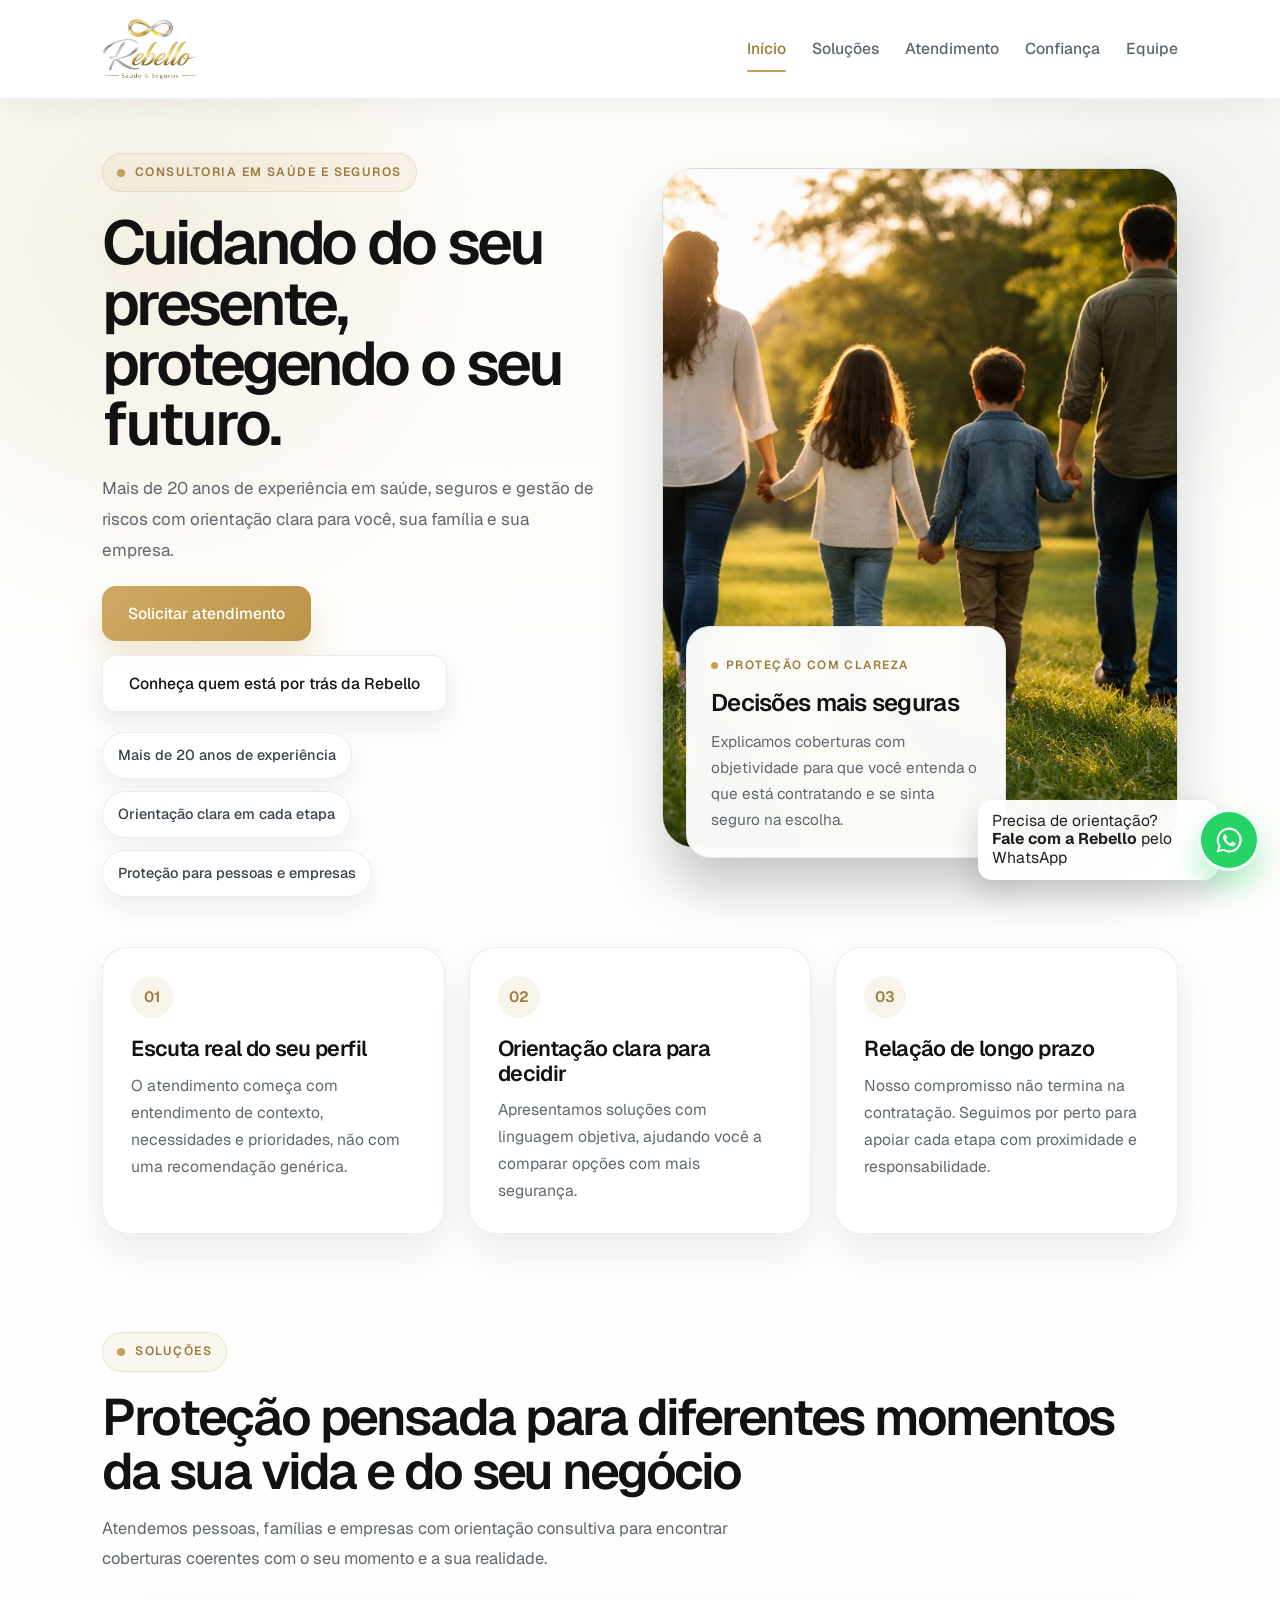
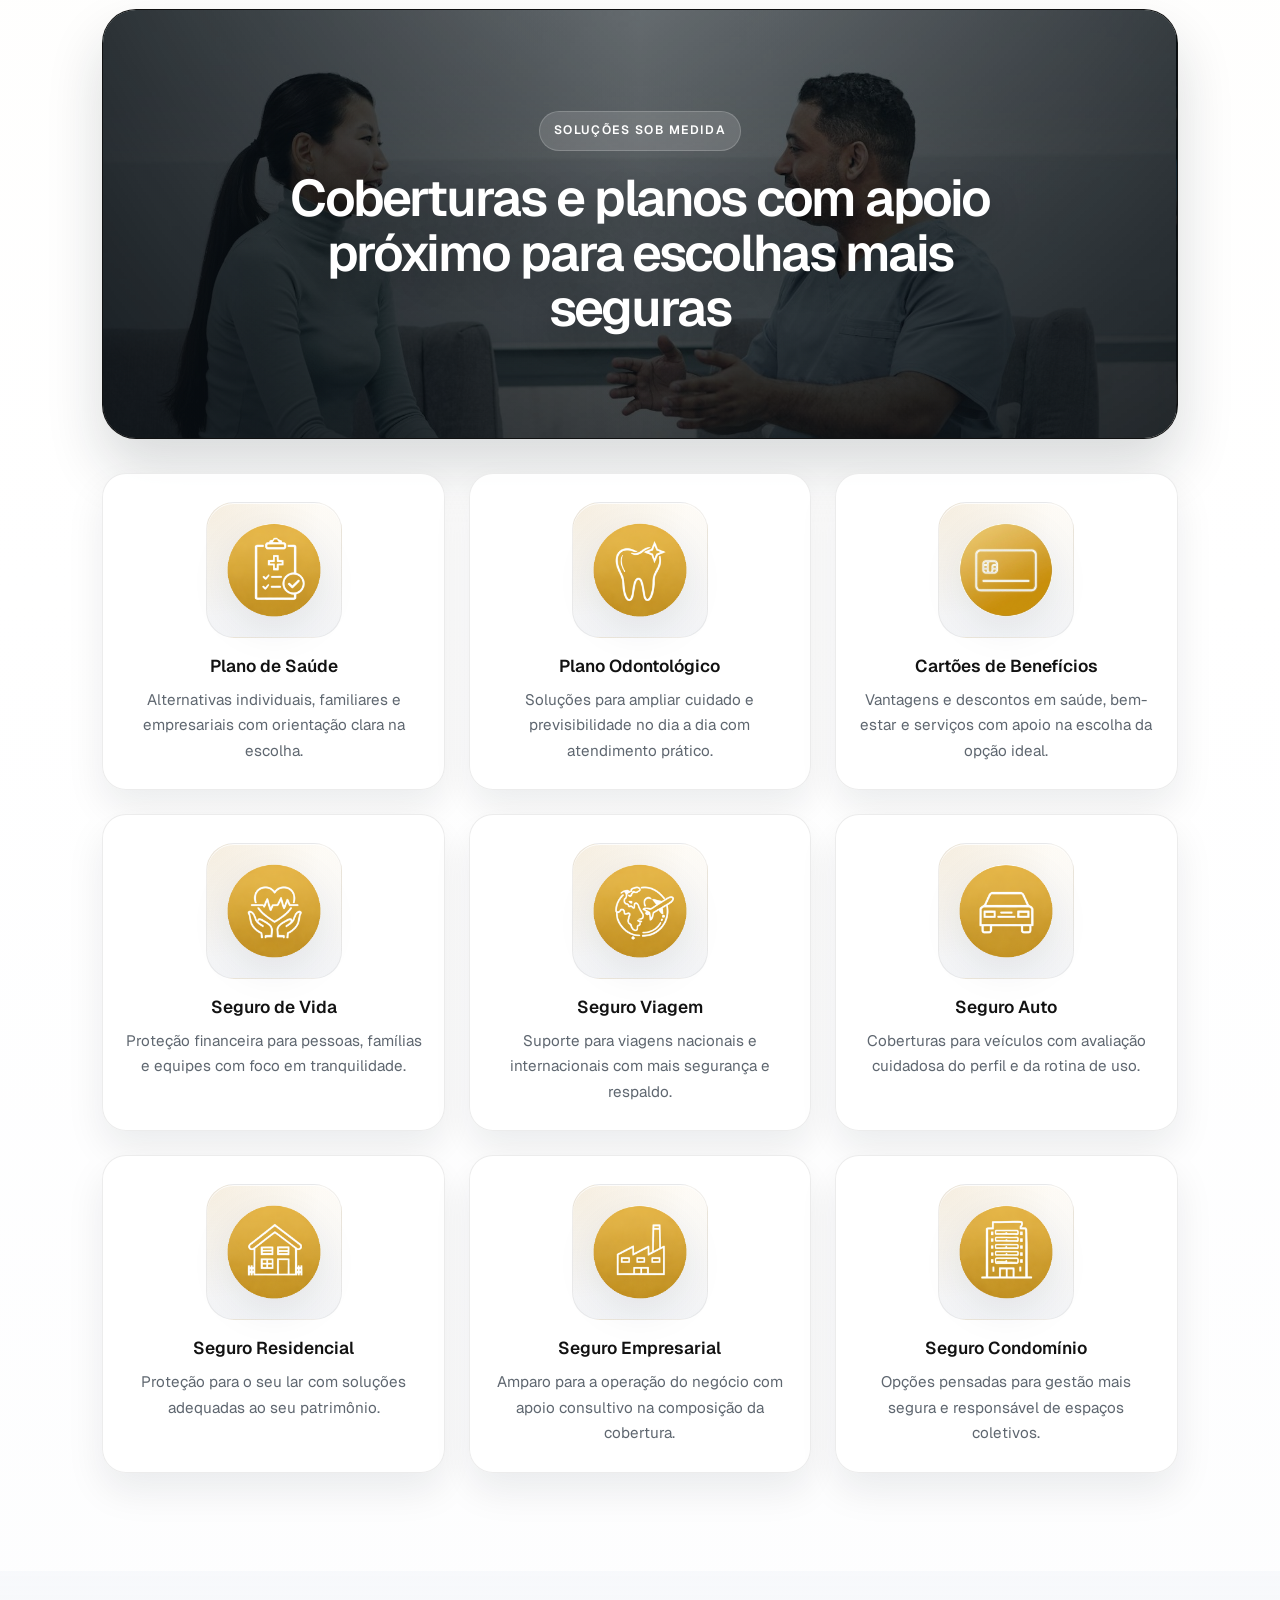
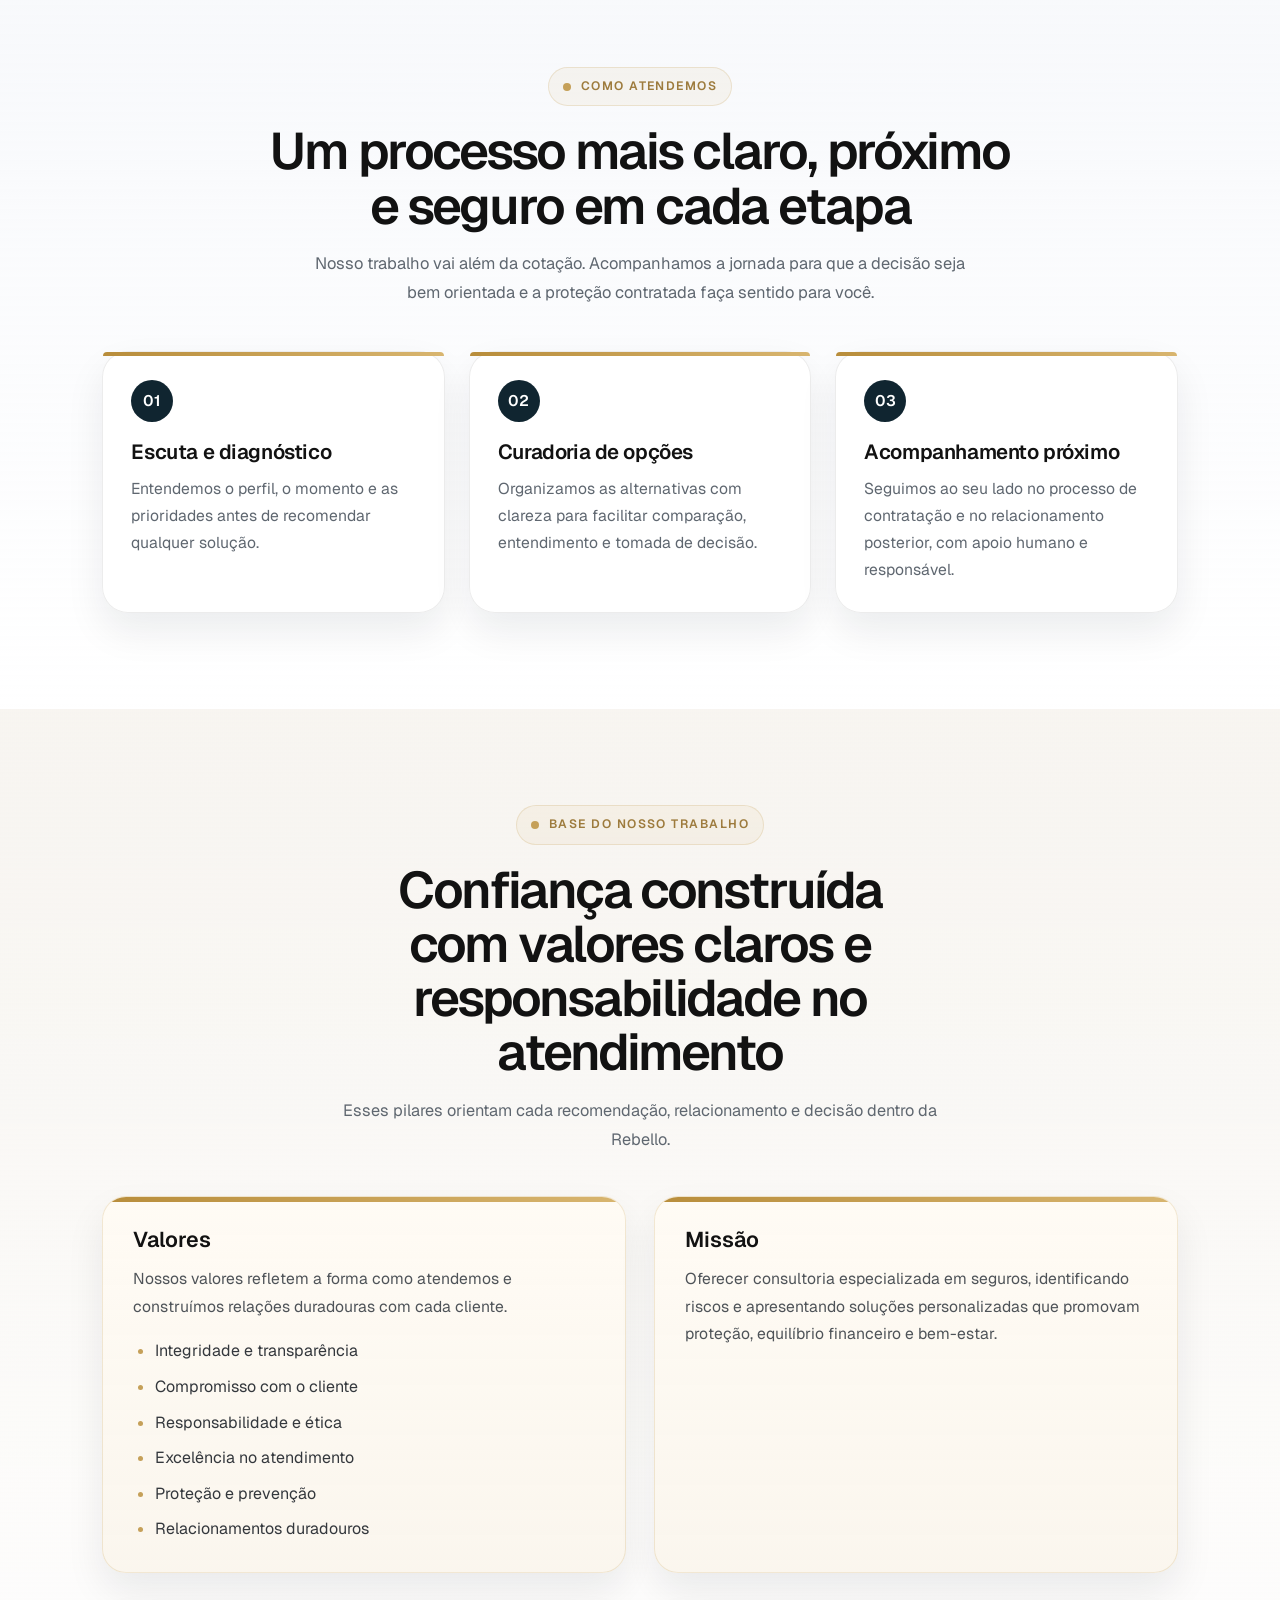
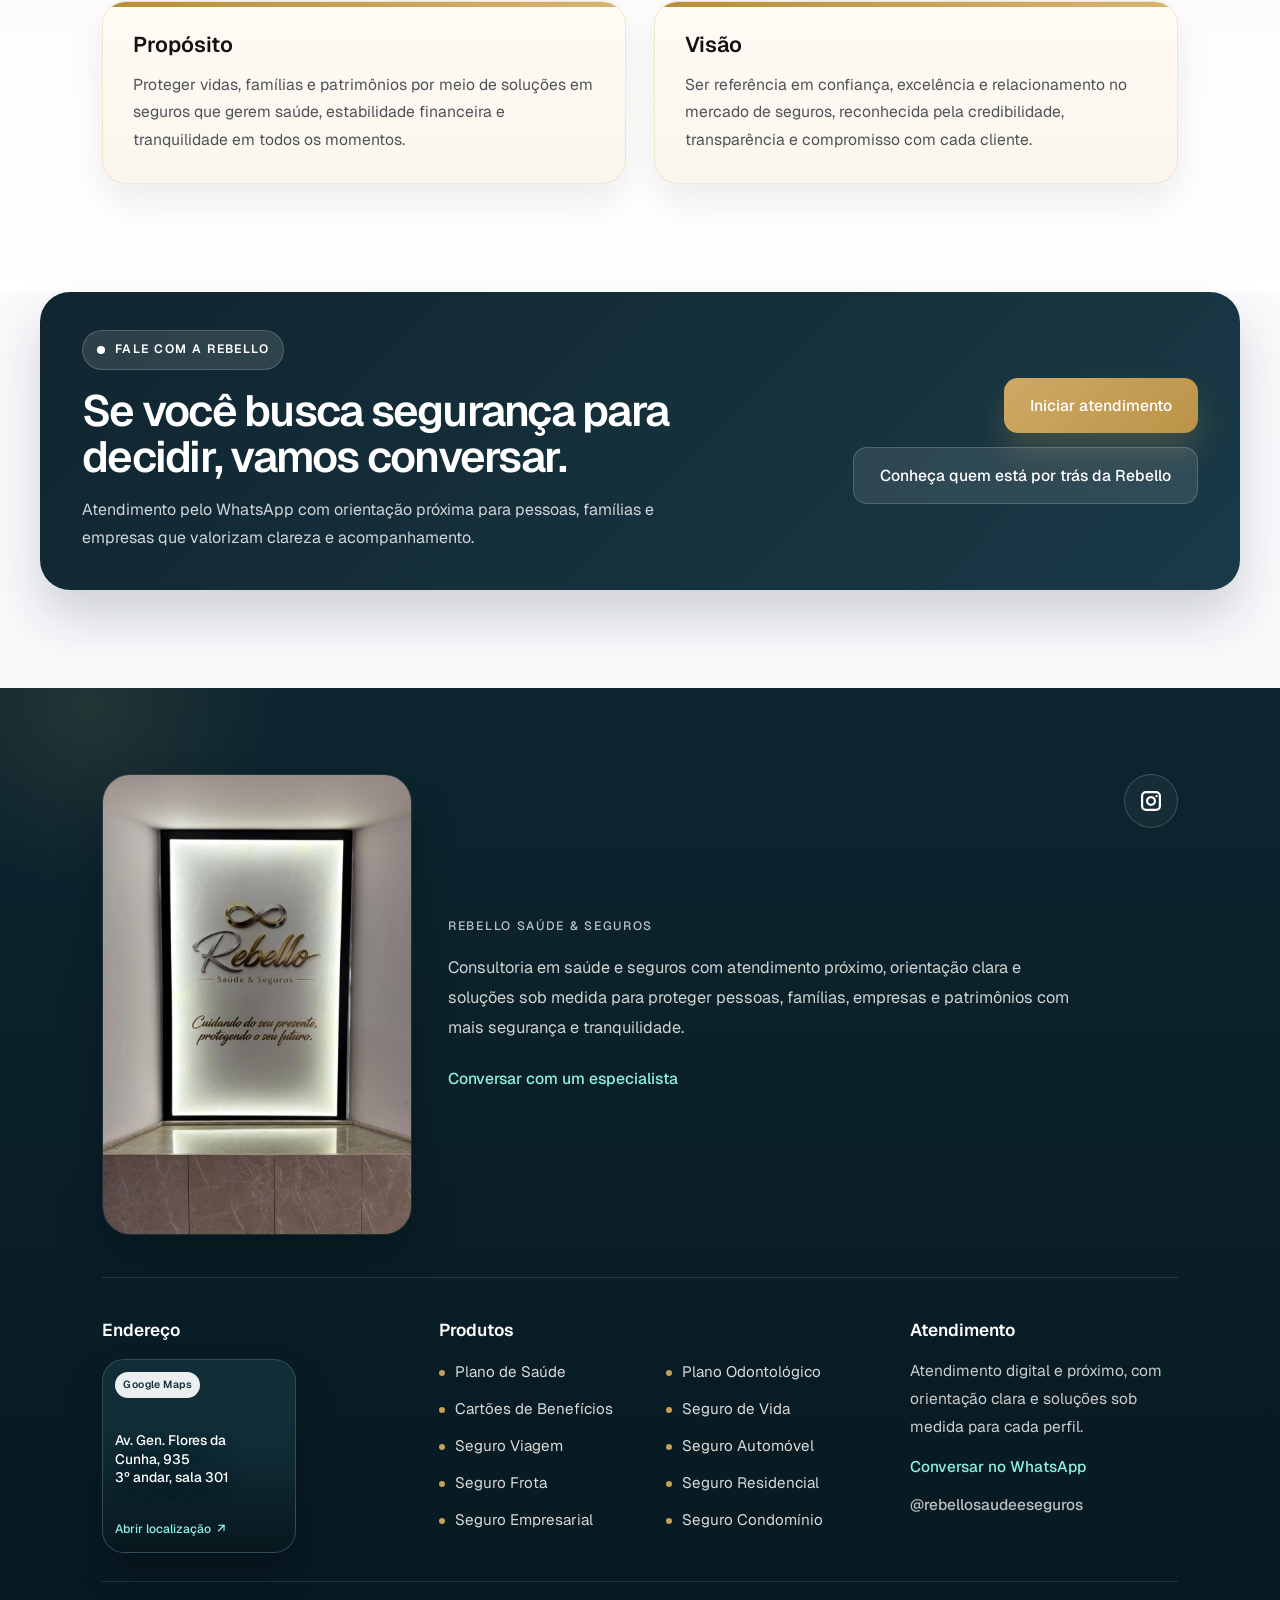
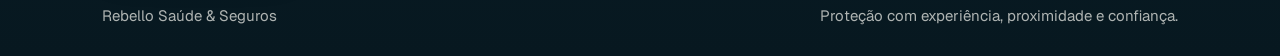
==== public_html/index.html @ 942a80f2 "Correção site no ar" ====
<!DOCTYPE html>
<html lang="pt-br">
<head>
<meta charset="UTF-8">
<meta name="viewport" content="width=device-width, initial-scale=1.0">
<meta name="description" content="Consultoria em sa&uacute;de e seguros com atendimento pr&oacute;ximo, solu&ccedil;&otilde;es sob medida e mais de 20 anos de experi&ecirc;ncia para voc&ecirc;, sua fam&iacute;lia e sua empresa.">
<meta name="theme-color" content="#1f180d">

<title>Rebello Sa&uacute;de &amp; Seguros</title>

<link rel="stylesheet" href="/style.css?v=20260403">
<link rel="icon" href="/assets/favicon/favicon.svg?v=20260403" type="image/svg+xml">
<link rel="icon" href="/assets/favicon/favicon-32x32.png?v=20260403" sizes="32x32" type="image/png">
<link rel="icon" href="/assets/favicon/favicon-16x16.png?v=20260403" sizes="16x16" type="image/png">
<link rel="apple-touch-icon" href="/assets/favicon/apple-touch-icon.png?v=20260403" sizes="180x180">
<link rel="manifest" href="/assets/favicon/site.webmanifest?v=20260403">
<link href="https://fonts.googleapis.com/css2?family=Geist:wght@300;400;500;600;700&display=swap" rel="stylesheet">
</head>

<body>

<header class="navbar">
    <a href="#inicio" class="logo-link" aria-label="Voltar para o in&iacute;cio">
        <img src="/assets/logo.png" class="logo" alt="Rebello Sa&uacute;de &amp; Seguros">
    </a>

    <button class="nav-toggle" type="button" aria-expanded="false" aria-controls="site-menu" aria-label="Abrir menu de navega&ccedil;&atilde;o">
        <span></span>
        <span></span>
        <span></span>
    </button>

    <nav class="menu" id="site-menu">
        <a href="#inicio" class="gold" aria-current="page">In&iacute;cio</a>
        <a href="#seguros">Solu&ccedil;&otilde;es</a>
        <a href="#atendimento">Atendimento</a>
        <a href="#diferenciais">Confian&ccedil;a</a>
        <a href="/equipe.html">Equipe</a>
    </nav>

</header>

<main>
<section id="inicio" class="hero reveal">
    <div class="hero-text">
        <p class="section-kicker">Consultoria em sa&uacute;de e seguros</p>
        <h1>Cuidando do seu presente,<br>protegendo o seu futuro.</h1>
        <p>Mais de 20 anos de experi&ecirc;ncia em sa&uacute;de, seguros e gest&atilde;o de riscos com orienta&ccedil;&atilde;o clara para voc&ecirc;, sua fam&iacute;lia e sua empresa.</p>

        <div class="hero-actions">
            <a href="https://wa.me/555125005310" class="btn-gold specialist-cta" target="_blank" rel="noopener noreferrer">Solicitar atendimento</a>
            <a href="/equipe.html" class="btn-light">Conhe&ccedil;a quem est&aacute; por tr&aacute;s da Rebello</a>
        </div>

        <div class="hero-trust" aria-label="Pontos de confian&ccedil;a">
            <span>Mais de 20 anos de experi&ecirc;ncia</span>
            <span>Orienta&ccedil;&atilde;o clara em cada etapa</span>
            <span>Prote&ccedil;&atilde;o para pessoas e empresas</span>
        </div>
    </div>

    <div class="hero-visual">
        <div class="hero-img hero-slider" role="group" aria-label="Imagens de prote&ccedil;&atilde;o familiar, atendimento em sa&uacute;de e prote&ccedil;&atilde;o veicular">
            <div class="hero-slide hero-slide-familia is-active">
                <img src="/assets/hero/hero-familia.jpg" alt="Fam&iacute;lia caminhando junta ao ar livre" loading="eager" fetchpriority="high">
            </div>
            <div class="hero-slide hero-slide-saude" aria-hidden="true">
                <img src="/assets/hero/hero-saude.jpg" alt="Fam&iacute;lia em consulta com m&eacute;dica durante atendimento em sa&uacute;de" loading="lazy">
            </div>
            <div class="hero-slide hero-slide-auto" aria-hidden="true">
                <img src="/assets/hero/hero-auto.jpg" alt="Chave de carro em primeiro plano com o ve&iacute;culo ao fundo" loading="lazy">
            </div>

            <div class="hero-slider-indicators" role="group" aria-label="Temas do destaque">
                <button type="button" class="hero-slider-indicator is-active" data-hero-slide="0" aria-label="Mostrar prote&ccedil;&atilde;o familiar" aria-pressed="true"></button>
                <button type="button" class="hero-slider-indicator" data-hero-slide="1" aria-label="Mostrar atendimento em sa&uacute;de" aria-pressed="false"></button>
                <button type="button" class="hero-slider-indicator" data-hero-slide="2" aria-label="Mostrar prote&ccedil;&atilde;o veicular" aria-pressed="false"></button>
            </div>
        </div>

        <aside class="hero-panel" aria-label="Resumo do atendimento">
            <p class="hero-panel-label">Prote&ccedil;&atilde;o com clareza</p>
            <h2>Decis&otilde;es mais seguras</h2>
            <p>Explicamos coberturas com objetividade para que voc&ecirc; entenda o que est&aacute; contratando e se sinta seguro na escolha.</p>
        </aside>
    </div>
</section>

<section class="confidence-strip reveal" data-stagger aria-label="Compromissos da Rebello">
    <article class="confidence-card" data-stagger-item>
        <p class="confidence-card-label">01</p>
        <h2>Escuta real do seu perfil</h2>
        <p>O atendimento come&ccedil;a com entendimento de contexto, necessidades e prioridades, n&atilde;o com uma recomenda&ccedil;&atilde;o gen&eacute;rica.</p>
    </article>

    <article class="confidence-card" data-stagger-item>
        <p class="confidence-card-label">02</p>
        <h2>Orienta&ccedil;&atilde;o clara para decidir</h2>
        <p>Apresentamos solu&ccedil;&otilde;es com linguagem objetiva, ajudando voc&ecirc; a comparar op&ccedil;&otilde;es com mais seguran&ccedil;a.</p>
    </article>

    <article class="confidence-card" data-stagger-item>
        <p class="confidence-card-label">03</p>
        <h2>Rela&ccedil;&atilde;o de longo prazo</h2>
        <p>Nosso compromisso n&atilde;o termina na contrata&ccedil;&atilde;o. Seguimos por perto para apoiar cada etapa com proximidade e responsabilidade.</p>
    </article>
</section>

<section id="seguros" class="solutions reveal">
    <div class="section-heading">
        <p class="section-kicker">Solu&ccedil;&otilde;es</p>
        <h2>Prote&ccedil;&atilde;o pensada para diferentes momentos da sua vida e do seu neg&oacute;cio</h2>
        <p>Atendemos pessoas, fam&iacute;lias e empresas com orienta&ccedil;&atilde;o consultiva para encontrar coberturas coerentes com o seu momento e a sua realidade.</p>
    </div>

    <div class="banner">
        <div class="banner-slider" aria-hidden="true">
            <div class="banner-track">
                <div class="banner-slide banner-slide-saude"></div>
                <div class="banner-slide banner-slide-vida"></div>
                <div class="banner-slide banner-slide-auto"></div>
                <div class="banner-slide banner-slide-saude"></div>
            </div>
        </div>

        <div class="overlay"></div>

        <div class="banner-content">
            <p class="banner-eyebrow">Solu&ccedil;&otilde;es sob medida</p>
            <h2 class="banner-text">Coberturas e planos com apoio pr&oacute;ximo para escolhas mais seguras</h2>
        </div>
    </div>

    <div class="grid reveal" data-stagger>
        <article class="card" data-stagger-item>
            <div class="circle"><img src="/assets/seguros/plano-saude.png" alt="" loading="lazy"></div>
            <h3>Plano de Sa&uacute;de</h3>
            <p>Alternativas individuais, familiares e empresariais com orienta&ccedil;&atilde;o clara na escolha.</p>
        </article>

        <article class="card" data-stagger-item>
            <div class="circle"><img src="/assets/seguros/odonto.png" alt="" loading="lazy"></div>
            <h3>Plano Odontol&oacute;gico</h3>
            <p>Solu&ccedil;&otilde;es para ampliar cuidado e previsibilidade no dia a dia com atendimento pr&aacute;tico.</p>
        </article>

        <article class="card" data-stagger-item>
            <div class="circle"><img src="/assets/seguros/cartoes-beneficios.png" alt="" loading="lazy"></div>
            <h3>Cart&otilde;es de Benef&iacute;cios</h3>
            <p>Vantagens e descontos em sa&uacute;de, bem-estar e servi&ccedil;os com apoio na escolha da op&ccedil;&atilde;o ideal.</p>
        </article>

        <article class="card" data-stagger-item>
            <div class="circle"><img src="/assets/seguros/vida.png" alt="" loading="lazy"></div>
            <h3>Seguro de Vida</h3>
            <p>Prote&ccedil;&atilde;o financeira para pessoas, fam&iacute;lias e equipes com foco em tranquilidade.</p>
        </article>

        <article class="card" data-stagger-item>
            <div class="circle"><img src="/assets/seguros/viagem.png" alt="" loading="lazy"></div>
            <h3>Seguro Viagem</h3>
            <p>Suporte para viagens nacionais e internacionais com mais seguran&ccedil;a e respaldo.</p>
        </article>

        <article class="card" data-stagger-item>
            <div class="circle"><img src="/assets/seguros/auto.png" alt="" loading="lazy"></div>
            <h3>Seguro Auto</h3>
            <p>Coberturas para ve&iacute;culos com avalia&ccedil;&atilde;o cuidadosa do perfil e da rotina de uso.</p>
        </article>

        <article class="card" data-stagger-item>
            <div class="circle"><img src="/assets/seguros/residencial.png" alt="" loading="lazy"></div>
            <h3>Seguro Residencial</h3>
            <p>Prote&ccedil;&atilde;o para o seu lar com solu&ccedil;&otilde;es adequadas ao seu patrim&ocirc;nio.</p>
        </article>

        <article class="card" data-stagger-item>
            <div class="circle"><img src="/assets/seguros/empresarial.png" alt="" loading="lazy"></div>
            <h3>Seguro Empresarial</h3>
            <p>Amparo para a opera&ccedil;&atilde;o do neg&oacute;cio com apoio consultivo na composi&ccedil;&atilde;o da cobertura.</p>
        </article>

        <article class="card" data-stagger-item>
            <div class="circle"><img src="/assets/seguros/condominio.png" alt="" loading="lazy"></div>
            <h3>Seguro Condom&iacute;nio</h3>
            <p>Op&ccedil;&otilde;es pensadas para gest&atilde;o mais segura e respons&aacute;vel de espa&ccedil;os coletivos.</p>
        </article>
    </div>
</section>

<section id="atendimento" class="service-journey reveal">
    <div class="section-heading section-heading-centered">
        <p class="section-kicker">Como atendemos</p>
        <h2>Um processo mais claro, pr&oacute;ximo e seguro em cada etapa</h2>
        <p>Nosso trabalho vai al&eacute;m da cota&ccedil;&atilde;o. Acompanhamos a jornada para que a decis&atilde;o seja bem orientada e a prote&ccedil;&atilde;o contratada fa&ccedil;a sentido para voc&ecirc;.</p>
    </div>

    <div class="journey-grid reveal" data-stagger>
        <article class="journey-card" data-stagger-item>
            <span class="journey-step">01</span>
            <h3>Escuta e diagn&oacute;stico</h3>
            <p>Entendemos o perfil, o momento e as prioridades antes de recomendar qualquer solu&ccedil;&atilde;o.</p>
        </article>

        <article class="journey-card" data-stagger-item>
            <span class="journey-step">02</span>
            <h3>Curadoria de op&ccedil;&otilde;es</h3>
            <p>Organizamos as alternativas com clareza para facilitar compara&ccedil;&atilde;o, entendimento e tomada de decis&atilde;o.</p>
        </article>

        <article class="journey-card" data-stagger-item>
            <span class="journey-step">03</span>
            <h3>Acompanhamento pr&oacute;ximo</h3>
            <p>Seguimos ao seu lado no processo de contrata&ccedil;&atilde;o e no relacionamento posterior, com apoio humano e respons&aacute;vel.</p>
        </article>
    </div>
</section>

<section id="diferenciais" class="diferenciais reveal">
    <p class="section-kicker section-kicker-centered">Base do nosso trabalho</p>
    <h2>Confian&ccedil;a constru&iacute;da com valores claros e responsabilidade no atendimento</h2>
    <p class="diferenciais-subtitle">Esses pilares orientam cada recomenda&ccedil;&atilde;o, relacionamento e decis&atilde;o dentro da Rebello.</p>

    <div class="dif-container reveal" data-stagger>
        <article class="dif-box" data-stagger-item>
            <h3>Valores</h3>
            <p>Nossos valores refletem a forma como atendemos e constru&iacute;mos rela&ccedil;&otilde;es duradouras com cada cliente.</p>
            <ul>
                <li>Integridade e transpar&ecirc;ncia</li>
                <li>Compromisso com o cliente</li>
                <li>Responsabilidade e &eacute;tica</li>
                <li>Excel&ecirc;ncia no atendimento</li>
                <li>Prote&ccedil;&atilde;o e preven&ccedil;&atilde;o</li>
                <li>Relacionamentos duradouros</li>
            </ul>
        </article>

        <article class="dif-box" data-stagger-item>
            <h3>Miss&atilde;o</h3>
            <p>Oferecer consultoria especializada em seguros, identificando riscos e apresentando solu&ccedil;&otilde;es personalizadas que promovam prote&ccedil;&atilde;o, equil&iacute;brio financeiro e bem-estar.</p>
        </article>

        <article class="dif-box" data-stagger-item>
            <h3>Prop&oacute;sito</h3>
            <p>Proteger vidas, fam&iacute;lias e patrim&ocirc;nios por meio de solu&ccedil;&otilde;es em seguros que gerem sa&uacute;de, estabilidade financeira e tranquilidade em todos os momentos.</p>
        </article>

        <article class="dif-box" data-stagger-item>
            <h3>Vis&atilde;o</h3>
            <p>Ser refer&ecirc;ncia em confian&ccedil;a, excel&ecirc;ncia e relacionamento no mercado de seguros, reconhecida pela credibilidade, transpar&ecirc;ncia e compromisso com cada cliente.</p>
        </article>
    </div>
</section>

<section class="contact-band reveal">
    <div class="contact-band-copy">
        <p class="section-kicker">Fale com a Rebello</p>
        <h2>Se voc&ecirc; busca seguran&ccedil;a para decidir, vamos conversar.</h2>
        <p>Atendimento pelo WhatsApp com orienta&ccedil;&atilde;o pr&oacute;xima para pessoas, fam&iacute;lias e empresas que valorizam clareza e acompanhamento.</p>
    </div>

    <div class="contact-band-actions">
        <a href="https://wa.me/555125005310" class="btn-gold specialist-cta" target="_blank" rel="noopener noreferrer">Iniciar atendimento</a>
        <a href="/equipe.html" class="btn-light">Conhe&ccedil;a quem est&aacute; por tr&aacute;s da Rebello</a>
    </div>
</section>
</main>

<footer class="site-footer">
<div class="footer-shell">

<div class="footer-top">
<div class="footer-photo-panel">
<img src="/assets/rebello-entrada.jpeg" class="footer-photo" alt="Entrada da Rebello Sa&uacute;de &amp; Seguros">
</div>

<div class="footer-brand">
<p class="footer-kicker">Rebello Sa&uacute;de &amp; Seguros</p>
<p class="footer-text">Consultoria em sa&uacute;de e seguros com atendimento pr&oacute;ximo, orienta&ccedil;&atilde;o clara e solu&ccedil;&otilde;es sob medida para proteger pessoas, fam&iacute;lias, empresas e patrim&ocirc;nios com mais seguran&ccedil;a e tranquilidade.</p>
<a href="https://wa.me/555125005310" class="footer-cta specialist-cta" target="_blank" rel="noopener noreferrer">Conversar com um especialista</a>
</div>

<div class="footer-social">
<a href="https://www.instagram.com/rebellosaudeeseguros?igsh=MXJjcDZ2cnprZmtjeQ%3D%3D&amp;utm_source=qr" class="social-link" target="_blank" rel="noopener noreferrer" aria-label="Instagram da Rebello Sa&uacute;de &amp; Seguros">
<svg viewBox="0 0 24 24" aria-hidden="true">
<path d="M7 2h10a5 5 0 0 1 5 5v10a5 5 0 0 1-5 5H7a5 5 0 0 1-5-5V7a5 5 0 0 1 5-5Zm0 2.2A2.8 2.8 0 0 0 4.2 7v10A2.8 2.8 0 0 0 7 19.8h10a2.8 2.8 0 0 0 2.8-2.8V7A2.8 2.8 0 0 0 17 4.2H7Zm10.6 1.7a1.2 1.2 0 1 1 0 2.4 1.2 1.2 0 0 1 0-2.4ZM12 7a5 5 0 1 1 0 10 5 5 0 0 1 0-10Zm0 2.2A2.8 2.8 0 1 0 12 14.8 2.8 2.8 0 0 0 12 9.2Z"/>
</svg>
</a>
</div>
</div>

<div class="footer-grid">
<div class="footer-column">
<h3>Endere&ccedil;o</h3>
<div class="footer-map-card">
<iframe
src="https://www.google.com/maps?q=Av.%20Gen.%20Flores%20da%20Cunha%2C%20935%2C%203%C2%BA%20andar%2C%20sala%20301%2C%20Cachoeirinha%20-%20RS%2C%2094910-001&amp;z=16&amp;output=embed"
title="Mapa da Rebello Sa&uacute;de &amp; Seguros"
loading="lazy"
referrerpolicy="no-referrer-when-downgrade"></iframe>
<a
href="https://www.google.com/maps/search/?api=1&amp;query=Av.%20Gen.%20Flores%20da%20Cunha%2C%20935%2C%203%C2%BA%20andar%2C%20sala%20301%2C%20Cachoeirinha%20-%20RS%2C%2094910-001"
class="footer-map-link"
target="_blank"
rel="noopener noreferrer"
aria-label="Abrir localiza&ccedil;&atilde;o da Rebello no Google Maps">
<span class="footer-map-badge">Google Maps</span>
<span class="footer-map-caption">Av. Gen. Flores da Cunha, 935<br>3&ordm; andar, sala 301</span>
<span class="footer-map-action">Abrir localiza&ccedil;&atilde;o</span>
</a>
</div>
</div>

<div class="footer-column footer-column-wide">
<h3>Produtos</h3>
<ul class="footer-products">
<li>Plano de Sa&uacute;de</li>
<li>Plano Odontol&oacute;gico</li>
<li>Cart&otilde;es de Benef&iacute;cios</li>
<li>Seguro de Vida</li>
<li>Seguro Viagem</li>
<li>Seguro Autom&oacute;vel</li>
<li>Seguro Frota</li>
<li>Seguro Residencial</li>
<li>Seguro Empresarial</li>
<li>Seguro Condom&iacute;nio</li>
</ul>
</div>

<div class="footer-column">
<h3>Atendimento</h3>
<p>Atendimento digital e pr&oacute;ximo, com orienta&ccedil;&atilde;o clara e solu&ccedil;&otilde;es sob medida para cada perfil.</p>
<a href="https://wa.me/555125005310" class="footer-inline-link specialist-cta" target="_blank" rel="noopener noreferrer">Conversar no WhatsApp</a>
<a href="https://www.instagram.com/rebellosaudeeseguros?igsh=MXJjcDZ2cnprZmtjeQ%3D%3D&amp;utm_source=qr" class="footer-inline-link footer-inline-muted" target="_blank" rel="noopener noreferrer">@rebellosaudeeseguros</a>
</div>
</div>

<div class="footer-bottom">
<p>Rebello Sa&uacute;de &amp; Seguros</p>
<p>Prote&ccedil;&atilde;o com experi&ecirc;ncia, proximidade e confian&ccedil;a.</p>
</div>

</div>
</footer>

<a class="whatsapp specialist-cta" href="https://wa.me/555125005310" target="_blank" rel="noopener noreferrer" aria-label="Falar no WhatsApp">
<span class="whatsapp-text">
<span>Precisa de orienta&ccedil;&atilde;o?</span>
<span><strong>Fale com a Rebello</strong> pelo</span>
<span>WhatsApp</span>
</span>
<span class="whatsapp-icon" aria-hidden="true">
<svg viewBox="0 0 24 24" aria-hidden="true">
<path d="M19.05 4.94A9.77 9.77 0 0 0 12.09 2a9.9 9.9 0 0 0-8.57 14.85L2 22l5.33-1.39A9.92 9.92 0 0 0 12.08 22h.01a9.91 9.91 0 0 0 6.96-17.06Zm-6.96 15.39h-.01a8.2 8.2 0 0 1-4.18-1.15l-.3-.18-3.16.83.85-3.08-.2-.31a8.24 8.24 0 1 1 7 3.89Zm4.52-6.15c-.25-.12-1.48-.73-1.7-.82-.23-.08-.39-.12-.56.12-.17.25-.64.82-.79.98-.15.17-.29.19-.54.07-.25-.12-1.03-.38-1.96-1.21-.72-.64-1.2-1.43-1.35-1.67-.14-.24-.02-.37.11-.49.12-.12.25-.29.38-.43.12-.14.17-.25.25-.41.08-.17.04-.31-.02-.43-.06-.12-.56-1.35-.76-1.85-.2-.49-.41-.43-.56-.44h-.48c-.17 0-.43.06-.66.31s-.87.85-.87 2.08.89 2.42 1.02 2.58c.12.17 1.74 2.66 4.22 3.73.59.26 1.06.42 1.42.54.6.19 1.15.16 1.58.1.48-.07 1.48-.61 1.69-1.2.21-.6.21-1.11.14-1.21-.06-.1-.23-.16-.48-.29Z"/>
</svg>
</span>
</a>

<script src="/script.js?v=20260403"></script>
</body>
</html>
---- style.css ----
:root{
--gold:#c5a059;
--gold-dark:#9d7b3d;
--navy:#102530;
--navy-soft:#1a3a47;
--dark:#121212;
--text:#23272c;
--muted:#5f6770;
--line:rgba(18,18,18,0.08);
--line-strong:rgba(18,18,18,0.12);
--surface:#ffffff;
--surface-soft:#f7f8fb;
--surface-warm:#faf7f1;
--shadow-soft:0 18px 38px rgba(16,30,40,0.08);
--shadow-card:0 24px 48px rgba(16,30,40,0.12);
--font-base:'Geist', sans-serif;
}

*{margin:0;padding:0;box-sizing:border-box;}

html{
-webkit-text-size-adjust:100%;
scroll-behavior:smooth;
}

body{
font-family:var(--font-base);
font-weight:400;
color:var(--text);
background:linear-gradient(180deg, #fdfcf9 0%, #ffffff 34%, #f7f8fb 100%);
line-height:1.6;
min-width:320px;
overflow-x:hidden;
}

main{display:block;}
img{max-width:100%;height:auto;display:block;}
button{font:inherit;}
a{color:inherit;}

h1,h2,h3,h4,h5,h6{
font-family:var(--font-base);
font-weight:600;
color:var(--dark);
}

p,span,li,a{
font-family:var(--font-base);
font-weight:400;
}

section[id]{
scroll-margin-top:110px;
}

.section-kicker{
display:inline-flex;
align-items:center;
gap:10px;
padding:9px 14px;
border-radius:999px;
border:1px solid rgba(197,160,89,0.22);
background:rgba(197,160,89,0.08);
color:var(--gold-dark);
font-size:0.76rem;
font-weight:600;
letter-spacing:0.12em;
text-transform:uppercase;
}

.section-kicker::before{
content:"";
width:8px;
height:8px;
border-radius:50%;
background:var(--gold);
flex-shrink:0;
}

.section-kicker-centered{
justify-content:center;
margin:0 auto;
}

.section-heading{
width:min(760px, 100%);
margin:0 auto 36px;
}

.section-heading-centered{
margin-inline:auto;
text-align:center;
}

.section-heading h2{
font-size:clamp(2.1rem, 4vw, 3.5rem);
line-height:1.06;
letter-spacing:-0.04em;
margin-top:18px;
}

.section-heading > p:not(.section-kicker){
margin-top:16px;
max-width:60ch;
font-size:1.03rem;
line-height:1.78;
color:var(--muted);
}

.section-heading-centered p{
margin-inline:auto;
}

.navbar{
display:flex;
align-items:center;
justify-content:space-between;
gap:24px;
padding:18px 8%;
position:sticky;
top:0;
z-index:1000;
background:rgba(255,255,255,0.92);
backdrop-filter:blur(18px);
border-bottom:1px solid rgba(18,18,18,0.05);
box-shadow:0 10px 28px rgba(0,0,0,0.05);
}

.logo-link{
display:flex;
align-items:center;
text-decoration:none;
flex-shrink:0;
}

.logo{
height:62px;
width:auto;
}

.nav-toggle{
display:none;
width:48px;
height:48px;
align-items:center;
justify-content:center;
flex-direction:column;
gap:5px;
border:1px solid rgba(18,18,18,0.08);
border-radius:14px;
background:rgba(255,255,255,0.94);
cursor:pointer;
box-shadow:0 10px 24px rgba(17,17,17,0.08);
transition:transform 0.25s ease, border-color 0.25s ease, background 0.25s ease;
}

.nav-toggle:hover{
transform:translateY(-1px);
border-color:rgba(197,160,89,0.4);
background:#fff;
}

.nav-toggle span{
display:block;
width:18px;
height:2px;
border-radius:999px;
background:var(--dark);
transition:transform 0.25s ease, opacity 0.25s ease;
}

.navbar.is-open .nav-toggle span:nth-child(1){
transform:translateY(7px) rotate(45deg);
}

.navbar.is-open .nav-toggle span:nth-child(2){
opacity:0;
}

.navbar.is-open .nav-toggle span:nth-child(3){
transform:translateY(-7px) rotate(-45deg);
}

.menu{
display:flex;
align-items:center;
justify-content:center;
gap:26px;
flex-wrap:wrap;
}

.menu a{
position:relative;
text-decoration:none;
color:#5a6672;
font-size:0.98rem;
font-weight:500;
transition:color 0.25s ease;
}

.menu a::after{
content:"";
position:absolute;
left:0;
bottom:-10px;
width:100%;
height:2px;
border-radius:999px;
background:var(--gold);
transform:scaleX(0);
transform-origin:center;
transition:transform 0.25s ease;
}

.menu a:hover{
color:var(--dark);
}

.menu a:hover::after,
.menu a.gold::after,
.menu a[aria-current="page"]::after{
transform:scaleX(1);
}

.menu a.gold,
.menu a[aria-current="page"]{
color:var(--gold-dark);
}

.btn-gold,
.btn-light{
display:inline-flex;
align-items:center;
justify-content:center;
gap:10px;
padding:15px 26px;
border-radius:14px;
font-size:0.98rem;
font-weight:500;
text-decoration:none;
transition:transform 0.25s ease, box-shadow 0.25s ease, background 0.25s ease, border-color 0.25s ease, color 0.25s ease;
}

.btn-gold{
background:linear-gradient(135deg, #cfa964 0%, #bb9348 100%);
color:#fff;
box-shadow:0 18px 32px rgba(197,160,89,0.24);
}

.btn-gold:hover{
transform:translateY(-2px);
box-shadow:0 24px 38px rgba(197,160,89,0.3);
}

.btn-light{
background:rgba(255,255,255,0.92);
color:var(--dark);
border:1px solid rgba(18,18,18,0.08);
box-shadow:0 12px 26px rgba(16,30,40,0.08);
}

.btn-light:hover{
transform:translateY(-2px);
background:#fff;
border-color:rgba(197,160,89,0.3);
box-shadow:0 18px 32px rgba(16,30,40,0.12);
}

.hero{
display:grid;
grid-template-columns:minmax(320px, 1fr) minmax(360px, 1.04fr);
align-items:center;
gap:clamp(36px, 5vw, 70px);
padding:clamp(40px, 6vh, 76px) 8% 40px;
position:relative;
min-height:calc(100vh - 98px);
}

.hero::before{
content:"";
position:absolute;
inset:0;
background:
radial-gradient(circle at 12% 18%, rgba(197,160,89,0.14) 0%, rgba(197,160,89,0) 28%),
radial-gradient(circle at 90% 16%, rgba(16,37,48,0.06) 0%, rgba(16,37,48,0) 22%);
pointer-events:none;
}

.hero-text,
.hero-visual{
position:relative;
z-index:1;
min-width:0;
}

.hero-text{
display:flex;
flex-direction:column;
align-items:flex-start;
gap:20px;
max-width:620px;
opacity:0;
transform:translate3d(0, 34px, 0) scale(0.96);
animation:hero-entry 1s cubic-bezier(0.22, 1, 0.36, 1) 0.12s forwards;
}

.hero-text h1{
font-size:clamp(2.8rem, 4.8vw, 4.9rem);
line-height:0.98;
letter-spacing:-0.05em;
max-width:12ch;
}

.hero-text > p:not(.section-kicker){
max-width:54ch;
font-size:1.06rem;
line-height:1.82;
color:var(--muted);
}

.hero-actions{
display:flex;
align-items:center;
gap:14px;
flex-wrap:wrap;
}

.hero-actions > *,
.hero-trust span{
opacity:0;
transform:translate3d(0, 22px, 0) scale(0.96);
animation:hero-chip-entry 0.82s cubic-bezier(0.22, 1, 0.36, 1) forwards;
}

.hero-actions > *:nth-child(1){
animation-delay:0.46s;
}

.hero-actions > *:nth-child(2){
animation-delay:0.58s;
}

.hero-trust span:nth-child(1){
animation-delay:0.68s;
}

.hero-trust span:nth-child(2){
animation-delay:0.8s;
}

.hero-trust span:nth-child(3){
animation-delay:0.92s;
}

.hero-trust,
.team-page-highlights{
display:flex;
flex-wrap:wrap;
gap:12px;
}

.hero-trust span,
.team-page-highlights span{
padding:11px 15px;
border-radius:999px;
background:rgba(255,255,255,0.88);
border:1px solid rgba(18,18,18,0.08);
box-shadow:0 12px 24px rgba(16,30,40,0.06);
font-size:0.9rem;
font-weight:500;
color:#39424c;
}

.hero-visual{
position:relative;
display:flex;
justify-content:flex-end;
align-items:flex-end;
width:min(100%, 620px);
margin-left:auto;
padding:0 0 34px;
opacity:0;
transform:translate3d(0, 48px, 0) scale(0.94);
animation:hero-entry 1.08s cubic-bezier(0.22, 1, 0.36, 1) 0.3s forwards;
}

.hero-img{
width:100%;
position:relative;
min-height:clamp(560px, 54vw, 680px);
height:clamp(560px, 54vw, 680px);
overflow:hidden;
border-radius:32px;
border:1px solid rgba(18,18,18,0.06);
box-shadow:0 34px 62px rgba(16,30,40,0.16);
background:linear-gradient(145deg, #eef3f6 0%, #dbe5ea 100%);
}

.hero-slide{
position:absolute;
inset:0;
opacity:0;
transition:opacity 0.9s ease;
will-change:opacity;
}

.hero-slider:not(.is-enhanced) .hero-slide{
animation:hero-slide-fallback 15.6s infinite;
}

.hero-slider:not(.is-enhanced) .hero-slide:nth-child(1){
animation-delay:0s;
}

.hero-slider:not(.is-enhanced) .hero-slide:nth-child(2){
animation-delay:5.2s;
}

.hero-slider:not(.is-enhanced) .hero-slide:nth-child(3){
animation-delay:10.4s;
}

.hero-slide.is-active{
opacity:1;
z-index:1;
}

.hero-slide img{
display:block;
width:100%;
height:100%;
object-fit:cover;
}

.hero-slide-familia{
background:#d0b56b;
}

.hero-slide-familia img{
object-fit:cover;
object-position:center 52%;
}

.hero-slide-saude img{
object-position:center 26%;
}

.hero-slide-auto img{
object-position:center 56%;
}

.hero-slider-indicators{
position:absolute;
right:24px;
bottom:24px;
z-index:2;
display:flex;
gap:10px;
}

.hero-slider-indicator{
appearance:none;
width:34px;
height:4px;
padding:0;
border:0;
border-radius:999px;
background:rgba(255,255,255,0.35);
box-shadow:inset 0 0 0 1px rgba(255,255,255,0.16);
cursor:pointer;
transition:transform 0.35s ease, background-color 0.35s ease, box-shadow 0.35s ease;
}

.hero-slider-indicator.is-active{
background:#ffffff;
box-shadow:0 10px 24px rgba(16,30,40,0.18);
transform:scaleX(1.08);
}

.hero-slider-indicator:focus-visible{
outline:2px solid rgba(255,255,255,0.92);
outline-offset:4px;
}

.hero-slider:not(.is-enhanced) .hero-slider-indicator{
animation:hero-indicator-fallback 15.6s infinite;
}

.hero-slider:not(.is-enhanced) .hero-slider-indicator:nth-child(1){
animation-delay:0s;
}

.hero-slider:not(.is-enhanced) .hero-slider-indicator:nth-child(2){
animation-delay:5.2s;
}

.hero-slider:not(.is-enhanced) .hero-slider-indicator:nth-child(3){
animation-delay:10.4s;
}

.hero-panel{
position:absolute;
left:24px;
right:auto;
bottom:24px;
z-index:3;
width:min(calc(100% - 48px), 320px);
padding:24px;
border-radius:24px;
background:rgba(255,255,255,0.96);
border:1px solid rgba(18,18,18,0.08);
box-shadow:var(--shadow-card);
backdrop-filter:blur(12px);
}

.hero-panel-label{
display:inline-flex;
align-items:center;
gap:8px;
font-size:0.74rem;
font-weight:600;
letter-spacing:0.12em;
text-transform:uppercase;
color:var(--gold-dark);
}

.hero-panel-label::before{
content:"";
width:7px;
height:7px;
border-radius:50%;
background:var(--gold);
}

.hero-panel h2{
margin-top:14px;
font-size:1.5rem;
line-height:1.1;
letter-spacing:-0.03em;
}

.hero-panel > p:not(.hero-panel-label){
margin-top:12px;
font-size:0.96rem;
line-height:1.7;
color:var(--muted);
}

@keyframes hero-slide-fallback{
0%, 28%{
opacity:1;
z-index:1;
}

33%, 100%{
opacity:0;
z-index:0;
}
}

@keyframes hero-indicator-fallback{
0%, 28%{
background:#ffffff;
box-shadow:0 10px 24px rgba(16,30,40,0.18);
transform:scaleX(1.08);
}

33%, 100%{
background:rgba(255,255,255,0.35);
box-shadow:inset 0 0 0 1px rgba(255,255,255,0.16);
transform:none;
}
}

@keyframes hero-entry{
0%{
opacity:0;
filter:blur(12px);
transform:translate3d(0, 34px, 0) scale(0.94);
}

100%{
opacity:1;
filter:none;
transform:translate3d(0, 0, 0) scale(1);
}
}

@keyframes hero-chip-entry{
0%{
opacity:0;
filter:blur(8px);
transform:translate3d(0, 22px, 0) scale(0.96);
}

100%{
opacity:1;
filter:none;
transform:translate3d(0, 0, 0) scale(1);
}
}

@keyframes gold-shine-sweep{
0%{
background-position:0% 50%;
}

100%{
background-position:220% 50%;
}
}

.confidence-strip{
display:grid;
grid-template-columns:repeat(3, minmax(0, 1fr));
gap:24px;
width:min(1240px, calc(100% - 16%));
margin:0 auto;
padding:10px 0 98px;
}

.confidence-card{
padding:28px;
border-radius:26px;
background:rgba(255,255,255,0.94);
border:1px solid rgba(18,18,18,0.08);
box-shadow:var(--shadow-soft);
}

.confidence-card-label{
display:inline-flex;
align-items:center;
justify-content:center;
width:42px;
height:42px;
border-radius:50%;
background:rgba(197,160,89,0.12);
color:var(--gold-dark);
font-size:0.94rem;
font-weight:600;
}

.confidence-card h2{
margin-top:18px;
font-size:1.35rem;
line-height:1.14;
letter-spacing:-0.03em;
}

.confidence-card > p:not(.confidence-card-label){
margin-top:12px;
font-size:0.98rem;
line-height:1.72;
color:var(--muted);
}

.solutions{
padding:0 0 98px;
}

.solutions .section-heading{
width:min(1240px, calc(100% - 16%));
}

.banner{
position:relative;
width:min(1240px, calc(100% - 16%));
min-height:430px;
margin:0 auto;
display:flex;
align-items:center;
justify-content:center;
overflow:hidden;
isolation:isolate;
background:#111;
border-radius:34px;
border:1px solid rgba(18,18,18,0.06);
box-shadow:0 30px 56px rgba(16,30,40,0.16);
}

.banner-slider{
position:absolute;
inset:0;
z-index:0;
}

.banner-track{
display:flex;
width:100%;
height:100%;
will-change:transform;
transition:transform 1.1s ease-in-out;
}

.banner-slide{
flex:0 0 100%;
height:100%;
background-size:cover;
background-position:center;
background-repeat:no-repeat;
}

.banner-slide-saude{
background-image:url('assets/banner/saude-banner.jpg');
}

.banner-slide-vida{
background-image:url('assets/banner/vida-banner.jpg');
}

.banner-slide-auto{
background-image:url('assets/banner/auto-banner.jpg');
}

.overlay{
position:absolute;
inset:0;
background:
linear-gradient(90deg, rgba(8,13,18,0.78) 0%, rgba(8,13,18,0.46) 50%, rgba(8,13,18,0.72) 100%),
linear-gradient(180deg, rgba(8,13,18,0.18) 0%, rgba(8,13,18,0.62) 100%);
z-index:1;
}

.banner-content{
position:relative;
z-index:2;
width:min(760px, 88%);
text-align:center;
padding:0 20px;
}

.banner-eyebrow{
display:inline-flex;
align-items:center;
justify-content:center;
padding:9px 14px;
border-radius:999px;
background:rgba(255,255,255,0.14);
border:1px solid rgba(255,255,255,0.18);
font-size:0.76rem;
font-weight:600;
letter-spacing:0.12em;
text-transform:uppercase;
color:#fff;
}

.banner-text{
margin-top:20px;
font-size:clamp(2.2rem, 4vw, 3.5rem);
line-height:1.08;
letter-spacing:-0.04em;
color:#fff;
text-shadow:0 12px 32px rgba(0,0,0,0.32);
}

.grid{
display:grid;
grid-template-columns:repeat(3, minmax(0, 1fr));
gap:24px;
width:min(1240px, calc(100% - 16%));
margin:34px auto 0;
}

.card{
display:flex;
flex-direction:column;
align-items:center;
text-align:center;
padding:28px 20px 26px;
border-radius:24px;
background:rgba(255,255,255,0.92);
border:1px solid rgba(18,18,18,0.08);
box-shadow:var(--shadow-soft);
transition:transform 0.3s ease, box-shadow 0.3s ease, border-color 0.3s ease;
}

.card:hover{
transform:translateY(-6px);
box-shadow:var(--shadow-card);
border-color:rgba(197,160,89,0.28);
}

.circle{
width:136px;
aspect-ratio:1;
padding:20px;
border-radius:28px;
display:grid;
place-items:center;
background:
radial-gradient(circle at top left, rgba(197,160,89,0.16) 0%, rgba(197,160,89,0.02) 60%),
linear-gradient(180deg, #fffdf9 0%, #f4f6fa 100%);
border:1px solid rgba(18,18,18,0.05);
box-shadow:inset 0 1px 0 rgba(255,255,255,0.8);
}

.circle img{
width:100%;
height:100%;
object-fit:contain;
filter:drop-shadow(0 12px 18px rgba(16,30,40,0.08));
}

.card h3{
margin-top:18px;
font-size:1.08rem;
line-height:1.2;
}

.card p{
margin-top:10px;
font-size:0.95rem;
line-height:1.68;
color:var(--muted);
}

.service-journey{
padding:96px 8%;
background:linear-gradient(180deg, rgba(244,246,250,0.7) 0%, rgba(255,255,255,1) 100%);
}

.journey-grid{
display:grid;
grid-template-columns:repeat(3, minmax(0, 1fr));
gap:24px;
max-width:1200px;
margin:44px auto 0;
}

.journey-card{
position:relative;
padding:28px;
border-radius:26px;
background:rgba(255,255,255,0.94);
border:1px solid rgba(18,18,18,0.08);
box-shadow:var(--shadow-soft);
}

.journey-card::before{
content:"";
position:absolute;
left:0;
top:0;
width:100%;
height:4px;
border-radius:26px 26px 0 0;
background:linear-gradient(90deg, #b88d3b 0%, #d8b56f 100%);
}

.journey-step{
display:inline-flex;
align-items:center;
justify-content:center;
width:42px;
height:42px;
border-radius:50%;
background:var(--navy);
color:#fff;
font-size:0.96rem;
font-weight:600;
}

.journey-card h3{
margin-top:18px;
font-size:1.28rem;
line-height:1.16;
letter-spacing:-0.02em;
}

.journey-card p{
margin-top:12px;
font-size:0.98rem;
line-height:1.72;
color:var(--muted);
}

.diferenciais{
padding:96px 8% 108px;
text-align:center;
background:linear-gradient(180deg, rgba(197,160,89,0.08) 0%, rgba(255,255,255,1) 100%);
}

.diferenciais h2{
max-width:15ch;
margin:18px auto 0;
font-size:clamp(2.1rem, 4vw, 3.4rem);
line-height:1.06;
letter-spacing:-0.04em;
}

.diferenciais-subtitle{
max-width:58ch;
margin:16px auto 0;
font-size:1.02rem;
line-height:1.78;
color:var(--muted);
}

.dif-container{
display:grid;
grid-template-columns:repeat(2, minmax(0, 1fr));
gap:28px;
max-width:1200px;
margin:42px auto 0;
text-align:left;
}

.dif-box{
position:relative;
overflow:hidden;
padding:30px;
border-radius:24px;
background:linear-gradient(180deg, rgba(255,251,244,0.96) 0%, rgba(250,245,236,0.9) 100%);
border:1px solid rgba(197,160,89,0.22);
box-shadow:var(--shadow-soft);
transition:transform 0.3s ease, box-shadow 0.3s ease, border-color 0.3s ease;
}

.dif-box::before{
content:"";
position:absolute;
left:0;
top:0;
width:100%;
height:5px;
background:linear-gradient(90deg, #b88d3b 0%, #d8b56f 100%);
}

.dif-box:hover{
transform:translateY(-6px);
box-shadow:var(--shadow-card);
border-color:rgba(197,160,89,0.34);
}

.dif-box h3{
font-size:1.34rem;
line-height:1.16;
}

.dif-box p{
margin-top:14px;
font-size:0.98rem;
line-height:1.75;
color:#4e5358;
}

.dif-box ul{
margin-top:18px;
padding-left:22px;
display:grid;
gap:10px;
color:#34383d;
line-height:1.6;
}

.dif-box li::marker{
color:var(--gold);
}

.contact-band{
display:flex;
align-items:center;
justify-content:space-between;
gap:32px;
max-width:1200px;
margin:0 auto 98px;
padding:38px 42px;
border-radius:30px;
background:linear-gradient(135deg, var(--navy) 0%, var(--navy-soft) 100%);
box-shadow:0 28px 52px rgba(16,30,40,0.18);
}

.contact-band-copy{
max-width:640px;
}

.contact-band .section-kicker{
background:rgba(255,255,255,0.12);
border-color:rgba(255,255,255,0.18);
color:#fff;
}

.contact-band .section-kicker::before{
background:#fff;
}

.contact-band h2{
margin-top:18px;
font-size:clamp(2rem, 3.4vw, 3rem);
line-height:1.06;
letter-spacing:-0.04em;
color:#fff;
}

.contact-band-copy > p:not(.section-kicker){
margin-top:16px;
font-size:1rem;
line-height:1.76;
color:rgba(255,255,255,0.8);
}

.contact-band-actions{
display:flex;
align-items:center;
justify-content:flex-end;
gap:14px;
flex-wrap:wrap;
}

.contact-band .btn-light{
background:rgba(255,255,255,0.1);
color:#fff;
border-color:rgba(255,255,255,0.18);
box-shadow:none;
}

.contact-band .btn-light:hover{
background:rgba(255,255,255,0.16);
border-color:rgba(255,255,255,0.24);
}

.team-page-body{
background:linear-gradient(180deg, #fffdfa 0%, #f8f5ee 100%);
}

.team-page{
min-height:calc(100vh - 98px);
}

.team{
position:relative;
padding:46px 8% 0;
background:linear-gradient(180deg, rgba(255,255,255,1) 0%, rgba(249,246,240,1) 100%);
overflow:hidden;
}

.team::before{
content:"";
position:absolute;
inset:auto auto 12% -6%;
width:360px;
height:360px;
border-radius:50%;
background:radial-gradient(circle, rgba(197,160,89,0.14) 0%, rgba(197,160,89,0) 70%);
pointer-events:none;
}

.team-page-section{
padding-top:46px;
}

.team-shell{
position:relative;
z-index:1;
max-width:1200px;
margin:0 auto;
}

.team-page-hero{
max-width:840px;
margin:0 auto 44px;
text-align:center;
}

.team-page-hero h1{
margin-top:18px;
font-size:clamp(2.4rem, 4.6vw, 4rem);
line-height:1.02;
letter-spacing:-0.05em;
}

.gold-shine-word{
display:inline-block;
position:relative;
background:linear-gradient(120deg, #8f6a28 0%, #c99c4b 20%, #f4d98d 38%, #fff4c8 50%, #d7ab58 62%, #b08235 78%, #8f6a28 100%);
background-size:220% auto;
-webkit-background-clip:text;
background-clip:text;
color:transparent;
font-weight:700;
filter:drop-shadow(0 8px 18px rgba(197,160,89,0.28));
animation:gold-shine-sweep 4.8s linear infinite;
}


.team-page-hero > p:not(.section-kicker){
max-width:62ch;
margin:18px auto 0;
font-size:1.02rem;
line-height:1.8;
color:var(--muted);
}

.team-page-highlights{
justify-content:center;
margin-top:24px;
}

.team-page-actions{
display:flex;
justify-content:center;
gap:14px;
flex-wrap:wrap;
margin-top:28px;
}

.team-page-link{
display:inline-flex;
align-items:center;
justify-content:center;
padding:15px 24px;
border-radius:14px;
border:1px solid rgba(18,18,18,0.08);
background:rgba(255,255,255,0.88);
color:var(--dark);
font-size:0.98rem;
font-weight:500;
text-decoration:none;
box-shadow:0 12px 26px rgba(16,30,40,0.08);
transition:transform 0.25s ease, box-shadow 0.25s ease, border-color 0.25s ease;
}

.team-page-link:hover{
transform:translateY(-2px);
box-shadow:0 18px 30px rgba(16,30,40,0.12);
border-color:rgba(197,160,89,0.3);
}

.team-grid{
display:grid;
grid-template-columns:repeat(3, minmax(0, 1fr));
gap:26px;
}

.team-card{
background:rgba(255,255,255,0.92);
border:1px solid rgba(18,18,18,0.08);
border-radius:28px;
overflow:hidden;
box-shadow:var(--shadow-soft);
transition:transform 0.3s ease, box-shadow 0.3s ease, border-color 0.3s ease;
}

.team-card:hover{
transform:translateY(-6px);
box-shadow:var(--shadow-card);
border-color:rgba(197,160,89,0.28);
}

.team-photo-frame{
padding:18px 18px 0;
}

.team-monogram{
width:100%;
aspect-ratio:0.92;
display:grid;
place-items:center;
border-radius:24px;
background:
radial-gradient(circle at top left, rgba(197,160,89,0.34) 0%, rgba(197,160,89,0.08) 36%, rgba(197,160,89,0) 68%),
linear-gradient(145deg, #102530 0%, #1d4453 100%);
color:#fff;
font-size:clamp(2.1rem, 4vw, 3rem);
font-weight:600;
letter-spacing:0.1em;
box-shadow:inset 0 1px 0 rgba(255,255,255,0.06);
}

.team-card-body{
padding:24px 24px 28px;
}

.team-label{
color:var(--gold-dark);
font-size:0.74rem;
font-weight:600;
letter-spacing:0.14em;
text-transform:uppercase;
}

.team-card h3{
margin-top:12px;
font-size:1.46rem;
line-height:1.14;
letter-spacing:-0.02em;
}

.team-role{
margin-top:8px;
font-size:0.94rem;
font-weight:500;
line-height:1.5;
color:#6a5836;
}

.team-card-copy{
margin-top:14px;
font-size:0.98rem;
line-height:1.72;
color:var(--muted);
}

.team-support{
margin-top:58px;
padding:56px 0 94px;
border-top:1px solid rgba(18,18,18,0.06);
}

.team-support-heading{
width:min(780px, 100%);
margin-bottom:36px;
}

.support-grid{
display:grid;
grid-template-columns:repeat(3, minmax(0, 1fr));
gap:24px;
}

.support-card{
padding:26px;
border-radius:24px;
background:rgba(255,255,255,0.94);
border:1px solid rgba(18,18,18,0.08);
box-shadow:var(--shadow-soft);
}

.support-card h3{
font-size:1.18rem;
line-height:1.18;
letter-spacing:-0.02em;
}

.support-card p{
margin-top:12px;
font-size:0.98rem;
line-height:1.72;
color:var(--muted);
}

.team-note{
margin-top:28px;
padding:24px 28px;
border-radius:24px;
background:rgba(16,37,48,0.05);
border:1px solid rgba(16,37,48,0.08);
text-align:center;
}

.team-note p{
max-width:70ch;
margin:0 auto;
font-size:1rem;
line-height:1.74;
color:#42505b;
}

.site-footer{
position:relative;
overflow:hidden;
padding:86px 8% 28px;
background:linear-gradient(180deg, #0d2630 0%, #071820 100%);
color:#f5f5f0;
}

.site-footer::before{
content:"";
position:absolute;
inset:-18% auto auto -8%;
width:380px;
height:380px;
border-radius:50%;
background:radial-gradient(circle, rgba(197,160,89,0.12) 0%, rgba(197,160,89,0) 68%);
pointer-events:none;
}

.footer-shell{
position:relative;
z-index:1;
max-width:1200px;
margin:0 auto;
}

.footer-top{
display:grid;
grid-template-columns:minmax(220px, 310px) minmax(340px, 1fr) auto;
align-items:center;
gap:34px;
padding-bottom:42px;
border-bottom:1px solid rgba(255,255,255,0.12);
}

.footer-photo-panel{
width:min(100%, 310px);
justify-self:start;
}

.footer-photo{
width:100%;
border-radius:28px;
border:1px solid rgba(255,255,255,0.08);
box-shadow:0 22px 44px rgba(0,0,0,0.24);
object-fit:cover;
}

.footer-brand{
max-width:640px;
justify-self:center;
}

.footer-kicker{
color:rgba(255,255,255,0.72);
font-size:0.76rem;
font-weight:500;
letter-spacing:0.14em;
text-transform:uppercase;
}

.footer-text{
margin-top:16px;
font-size:1.02rem;
line-height:1.86;
color:rgba(245,245,240,0.84);
}

.footer-cta{
display:inline-flex;
margin-top:22px;
font-size:0.98rem;
font-weight:500;
color:#8df2db;
text-decoration:none;
border-bottom:1px solid transparent;
transition:color 0.25s ease, border-color 0.25s ease;
}

.footer-cta:hover{
color:#baf9eb;
border-color:#baf9eb;
}

.footer-social{
display:flex;
align-items:center;
justify-content:flex-end;
align-self:start;
}

.social-link{
width:54px;
height:54px;
display:grid;
place-items:center;
border-radius:50%;
border:1px solid rgba(255,255,255,0.18);
background:rgba(255,255,255,0.04);
color:#fff;
transition:transform 0.25s ease, background 0.25s ease, border-color 0.25s ease;
}

.social-link:hover{
transform:translateY(-4px);
background:rgba(197,160,89,0.16);
border-color:rgba(197,160,89,0.42);
}

.social-link svg{
width:24px;
height:24px;
fill:currentColor;
}

.footer-grid{
display:grid;
grid-template-columns:1.1fr 1.6fr 1fr;
gap:42px;
padding:42px 0 28px;
}

.footer-column h3{
font-size:1.08rem;
font-weight:600;
line-height:1.2;
color:#fff;
}

.footer-column p{
margin-top:16px;
font-size:0.97rem;
line-height:1.8;
color:rgba(245,245,240,0.82);
}

.footer-map-card{
position:relative;
width:min(100%, 194px);
aspect-ratio:1;
margin-top:18px;
border-radius:22px;
overflow:hidden;
border:1px solid rgba(255,255,255,0.14);
box-shadow:0 18px 36px rgba(0,0,0,0.22);
background:#12303a;
}

.footer-map-card iframe{
width:100%;
height:100%;
border:0;
display:block;
filter:saturate(0.95) contrast(1.02);
}

.footer-map-link{
position:absolute;
inset:0;
display:flex;
flex-direction:column;
justify-content:space-between;
padding:12px;
text-decoration:none;
background:linear-gradient(180deg, rgba(5,16,22,0.08) 0%, rgba(5,16,22,0.12) 45%, rgba(5,16,22,0.78) 100%);
color:#fff;
transition:background 0.25s ease;
}

.footer-map-link:hover{
background:linear-gradient(180deg, rgba(5,16,22,0.12) 0%, rgba(5,16,22,0.16) 40%, rgba(5,16,22,0.84) 100%);
}

.footer-map-badge{
align-self:flex-start;
padding:5px 8px;
border-radius:999px;
background:rgba(255,255,255,0.92);
color:#17313c;
font-size:0.65rem;
font-weight:600;
letter-spacing:0.04em;
}

.footer-map-caption{
display:block;
max-width:15ch;
font-size:0.86rem;
font-weight:500;
line-height:1.32;
text-shadow:0 8px 18px rgba(0,0,0,0.35);
}

.footer-map-action{
display:inline-flex;
align-items:center;
gap:6px;
font-size:0.76rem;
font-weight:500;
color:#8df2db;
}

.footer-map-action::after{
content:"\2197";
font-size:0.82rem;
}

.footer-products{
list-style:none;
display:grid;
grid-template-columns:repeat(2, minmax(180px, 1fr));
gap:12px 26px;
padding:0;
margin-top:18px;
}

.footer-products li{
position:relative;
padding-left:16px;
font-size:0.95rem;
line-height:1.65;
color:rgba(245,245,240,0.88);
}

.footer-products li::before{
content:"";
position:absolute;
left:0;
top:11px;
width:6px;
height:6px;
border-radius:50%;
background:var(--gold);
}

.footer-inline-link{
display:inline-block;
margin-top:14px;
font-size:0.96rem;
font-weight:500;
color:#8df2db;
text-decoration:none;
}

.footer-inline-link:hover{
color:#baf9eb;
}

.footer-inline-muted{
display:block;
color:rgba(245,245,240,0.76);
}

.footer-inline-muted:hover{
color:#fff;
}

.footer-bottom{
display:flex;
justify-content:space-between;
gap:18px;
padding-top:22px;
border-top:1px solid rgba(255,255,255,0.12);
font-size:0.94rem;
color:rgba(245,245,240,0.7);
}

.whatsapp{
position:fixed;
right:20px;
bottom:20px;
display:flex;
align-items:center;
text-decoration:none;
color:#202020;
z-index:1200;
transition:transform 0.25s ease, filter 0.25s ease;
}

.whatsapp:hover{
transform:translateY(-4px);
filter:brightness(1.02);
}

.whatsapp-text{
display:flex;
flex-direction:column;
justify-content:center;
min-height:68px;
padding:12px 48px 12px 14px;
margin-right:-22px;
border-radius:14px 18px 18px 14px;
background:rgba(255,255,255,0.96);
box-shadow:0 14px 30px rgba(10,18,40,0.18);
font-size:0.98rem;
line-height:1.2;
}

.whatsapp-text strong{
font-weight:700;
}

.whatsapp-icon{
width:62px;
height:62px;
display:grid;
place-items:center;
flex-shrink:0;
border-radius:50%;
background:#25d366;
color:#fff;
border:3px solid rgba(255,255,255,0.92);
box-shadow:0 16px 30px rgba(37,211,102,0.34);
}

.whatsapp svg{
width:30px;
height:30px;
fill:currentColor;
}

.reveal{
opacity:0;
filter:blur(18px);
transform:translate3d(0, 72px, 0) scale(0.88);
transform-origin:center top;
transition:opacity 1s cubic-bezier(0.22, 1, 0.36, 1), transform 1.08s cubic-bezier(0.22, 1, 0.36, 1), filter 0.95s ease;
}

.reveal.show{
opacity:1;
filter:none;
transform:translate3d(0, 0, 0) scale(1);
}

[data-stagger-item]{
opacity:0;
filter:blur(14px);
transform:translate3d(0, 48px, 0) scale(0.9);
transition:
opacity 0.92s cubic-bezier(0.22, 1, 0.36, 1) var(--stagger-delay, 0ms),
transform 0.98s cubic-bezier(0.22, 1, 0.36, 1) var(--stagger-delay, 0ms),
filter 0.9s ease var(--stagger-delay, 0ms);
}

[data-stagger-item].is-stagger-visible{
opacity:1;
filter:none;
transform:none;
}

@media(max-width:1180px){
.hero{
grid-template-columns:minmax(0, 1fr) minmax(0, 0.98fr);
padding-inline:6%;
}

.confidence-strip,
.solutions .section-heading,
.banner,
.grid{
width:min(100%, calc(100% - 12%));
}

.grid{
grid-template-columns:repeat(3, minmax(0, 1fr));
}

.journey-grid,
.support-grid{
grid-template-columns:repeat(3, minmax(0, 1fr));
}

.footer-top{
grid-template-columns:minmax(220px, 280px) minmax(280px, 1fr);
}

.footer-social{
justify-content:flex-start;
grid-column:1 / -1;
}

.footer-grid{
grid-template-columns:repeat(2, minmax(0, 1fr));
}

.footer-column-wide{
grid-column:1 / -1;
}
}

@media(max-width:900px){
.navbar{
padding:16px 5%;
gap:16px;
}

.hero{
grid-template-columns:1fr;
min-height:auto;
padding:40px 6% 26px;
}

.hero-text{
max-width:720px;
margin:0 auto;
align-items:center;
text-align:center;
}

.hero-text h1,
.hero-text p{
max-width:none;
}

.hero-actions,
.hero-trust{
justify-content:center;
}

.hero-visual{
max-width:720px;
margin:0 auto;
width:100%;
padding:0;
display:block;
}

.hero-img{
width:100%;
min-height:420px;
height:420px;
}

.hero-slider-indicators{
right:20px;
bottom:20px;
}

.hero-panel{
position:relative;
left:auto;
bottom:auto;
width:calc(100% - 36px);
margin:-54px auto 0;
}

.confidence-strip{
grid-template-columns:1fr;
padding-bottom:84px;
}

.grid{
grid-template-columns:repeat(2, minmax(0, 1fr));
}

.journey-grid{
grid-template-columns:1fr;
}

.diferenciais{
padding-inline:6%;
}

.dif-container{
grid-template-columns:1fr;
}

.contact-band{
flex-direction:column;
align-items:flex-start;
margin-inline:6%;
padding:32px;
}

.contact-band-actions{
justify-content:flex-start;
}

.team{
padding-inline:5%;
}

.team-page-hero{
max-width:760px;
}

.team-grid{
grid-template-columns:1fr;
}

.support-grid{
grid-template-columns:1fr;
}

.footer-top{
grid-template-columns:1fr;
gap:26px;
}

.footer-photo-panel{
justify-self:center;
max-width:320px;
}

.footer-brand{
justify-self:stretch;
}

.footer-social{
grid-column:auto;
}

.footer-grid{
grid-template-columns:1fr;
gap:30px;
}

.footer-products{
grid-template-columns:repeat(2, minmax(0, 1fr));
}

.footer-column-wide{
grid-column:auto;
}

.footer-bottom{
flex-direction:column;
}

.logo{
height:54px;
}

.whatsapp{
right:14px;
bottom:14px;
}

.whatsapp-text{
padding:10px 42px 10px 12px;
margin-right:-18px;
min-height:60px;
font-size:0.82rem;
}

.whatsapp-icon{
width:56px;
height:56px;
}
}

@media(prefers-reduced-motion:reduce){
html{
scroll-behavior:auto;
}

.reveal,
.hero-slide,
.banner-track,
[data-stagger-item]{
transition:none !important;
filter:none !important;
}

.hero-text,
.hero-visual,
.hero-actions > *,
.hero-trust span,
.gold-shine-word{
animation:none !important;
opacity:1 !important;
transform:none !important;
}
}

@media(max-width:760px){
body.nav-open{
overflow:hidden;
}

.navbar{
display:grid;
grid-template-columns:1fr auto;
align-items:center;
padding:14px 4.5%;
gap:14px;
}

.navbar > *{
min-width:0;
}

.nav-toggle{
display:inline-flex;
}

.menu,
.navbar > .btn-gold{
display:none;
}

.navbar.is-open .menu{
display:flex;
grid-column:1 / -1;
flex-direction:column;
align-items:stretch;
gap:8px;
padding:16px;
background:rgba(255,255,255,0.98);
border:1px solid rgba(18,18,18,0.08);
border-radius:22px;
box-shadow:0 18px 34px rgba(17,17,17,0.08);
}

.navbar.is-open > .btn-gold{
display:inline-flex;
grid-column:1 / -1;
width:100%;
}

.menu a{
display:block;
padding:10px 12px;
border-radius:12px;
}

.menu a::after{
display:none;
}

.menu a.gold,
.menu a[aria-current="page"]{
background:rgba(197,160,89,0.14);
}

.confidence-strip,
.solutions .section-heading,
.banner,
.grid,
.contact-band{
width:calc(100% - 10%);
margin-inline:auto;
}

.service-journey,
.diferenciais,
.site-footer{
padding-left:5%;
padding-right:5%;
}
}

@media(max-width:620px){
.hero{
padding-top:24px;
gap:24px;
}

.hero-text{
gap:16px;
}

.hero-text h1{
font-size:clamp(2.05rem, 8.8vw, 2.8rem);
max-width:11ch;
}

.hero-text p{
font-size:0.96rem;
line-height:1.72;
}

.hero-actions{
width:100%;
flex-direction:column;
align-items:stretch;
}

.hero-actions .btn-gold,
.hero-actions .btn-light,
.contact-band-actions .btn-gold,
.contact-band-actions .btn-light,
.team-page-actions .btn-gold,
.team-page-link{
width:100%;
}

.hero-trust span,
.team-page-highlights span{
width:100%;
justify-content:center;
text-align:center;
}

.hero-img{
min-height:280px;
height:280px;
border-radius:24px;
}

.hero-slider-indicators{
right:16px;
bottom:16px;
gap:8px;
}

.hero-slider-indicator{
width:28px;
}

.hero-panel{
width:calc(100% - 24px);
padding:22px;
}

.banner{
min-height:320px;
border-radius:26px;
}

.banner-text{
font-size:clamp(1.9rem, 9vw, 2.6rem);
}

.grid{
grid-template-columns:1fr;
}

.circle{
width:122px;
}

.service-journey{
padding-top:84px;
padding-bottom:84px;
}

.diferenciais{
padding-top:84px;
padding-bottom:92px;
}

.dif-box{
padding:24px;
}

.contact-band{
padding:28px 24px;
margin-bottom:84px;
}

.contact-band h2{
font-size:clamp(1.8rem, 8vw, 2.4rem);
}

.team-page-hero h1{
font-size:clamp(2.1rem, 10vw, 3rem);
}

.team-page-actions{
flex-direction:column;
align-items:stretch;
}

.team-support{
padding-top:48px;
padding-bottom:82px;
}

.footer-products{
grid-template-columns:1fr;
}

.whatsapp-text{
display:none;
}

.whatsapp-icon{
width:58px;
height:58px;
}
}

@media(max-width:420px){
.logo{
height:48px;
}

.navbar{
padding:12px 4%;
}

.nav-toggle{
width:44px;
height:44px;
}

.hero-text h1{
font-size:clamp(1.85rem, 8.6vw, 2.2rem);
}

.hero-text p,
.section-heading p,
.journey-card p,
.card p,
.team-card-copy,
.support-card p{
font-size:0.93rem;
}

.hero-img img{
min-height:240px;
}

.team-card-body{
padding:20px 20px 24px;
}

.team-card h3{
font-size:1.32rem;
}

.contact-band{
width:calc(100% - 8%);
padding:24px 20px;
}

.footer-bottom{
gap:10px;
font-size:0.88rem;
}

.whatsapp{
right:12px;
bottom:12px;
}

.whatsapp-icon{
width:54px;
height:54px;
}
}
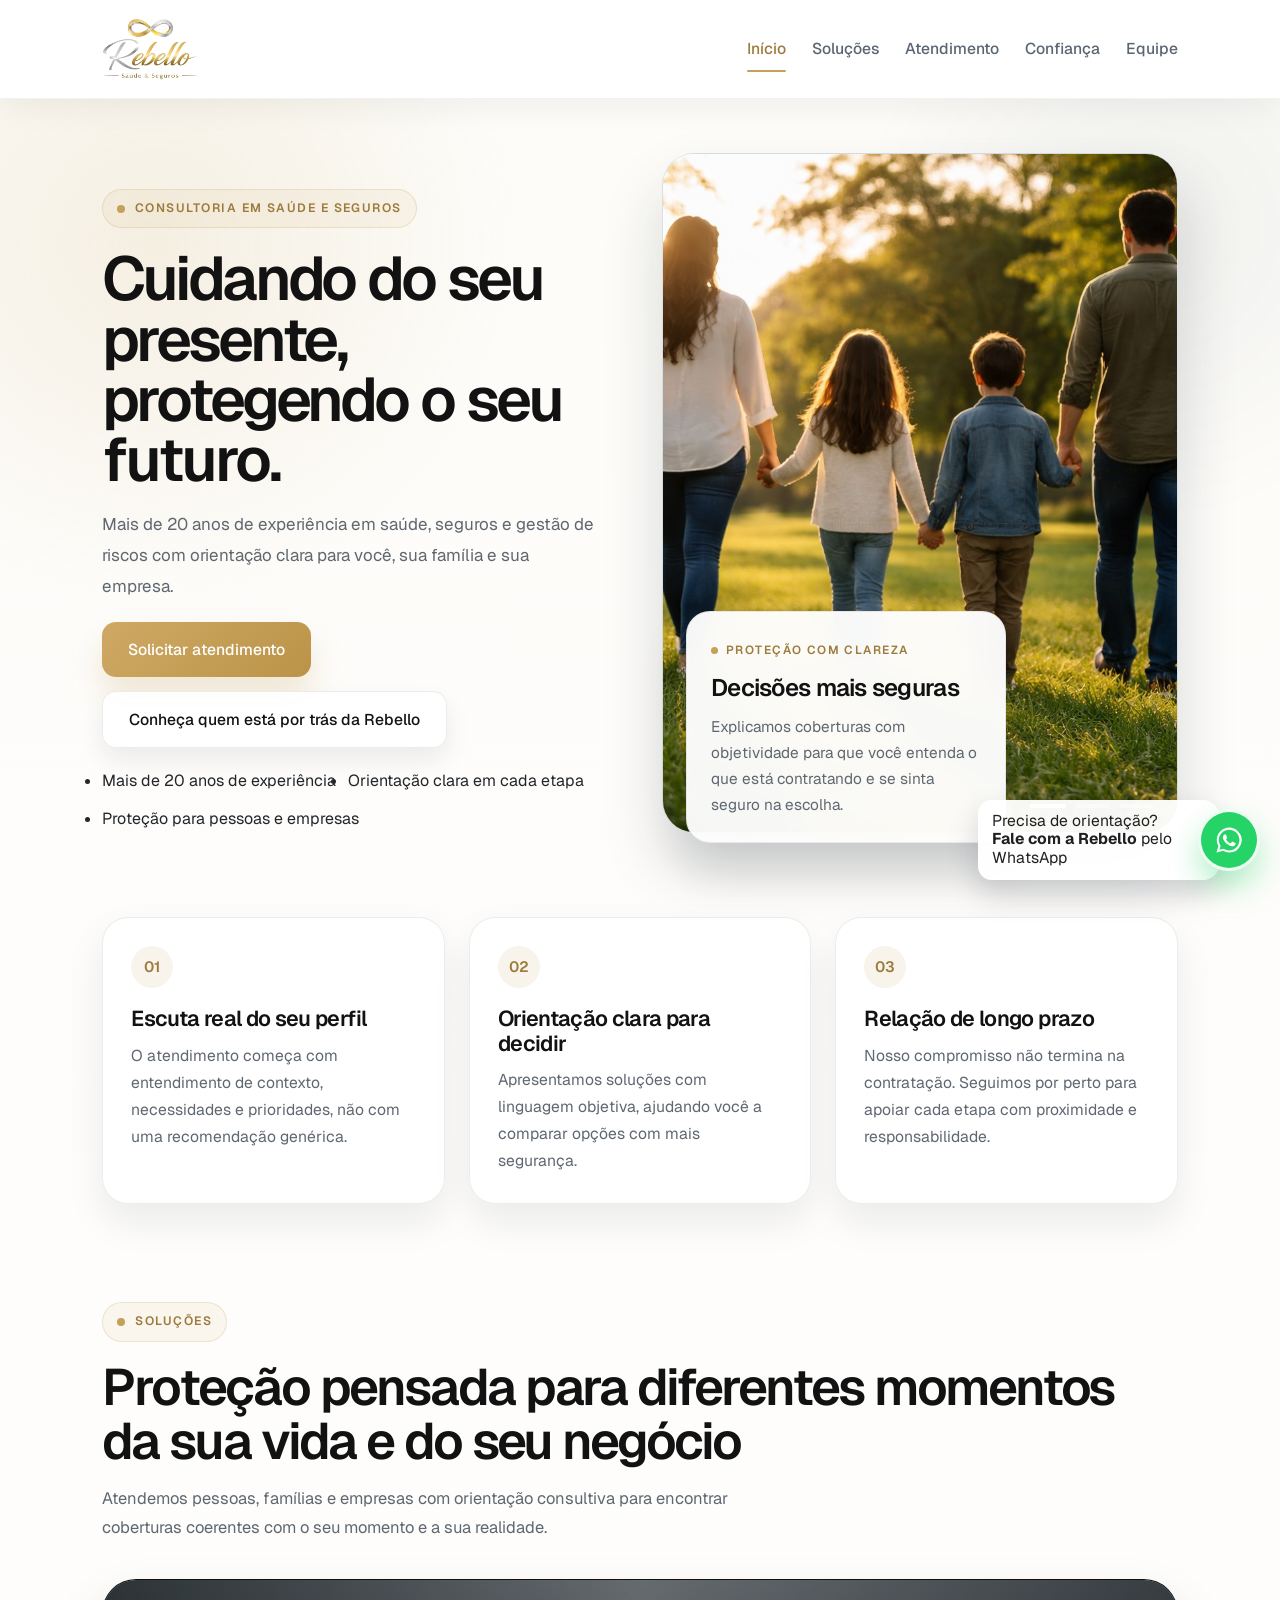
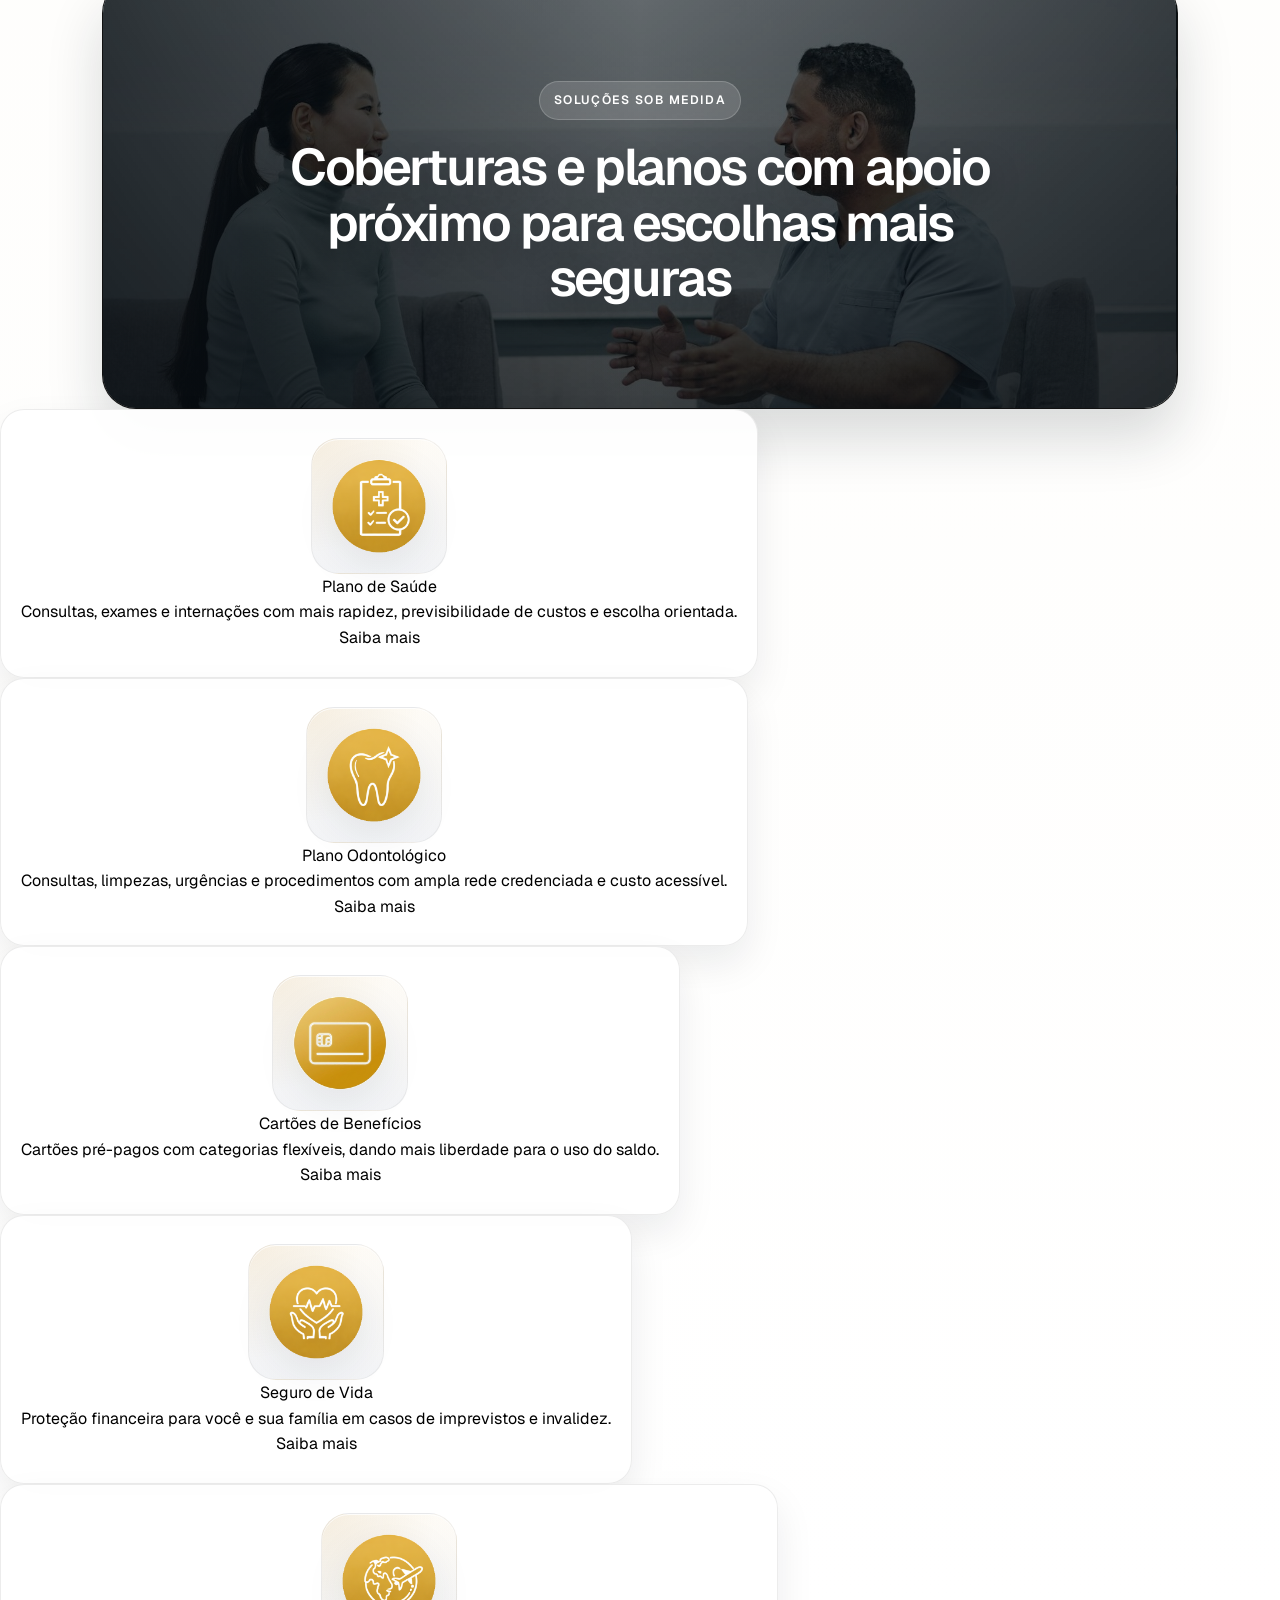
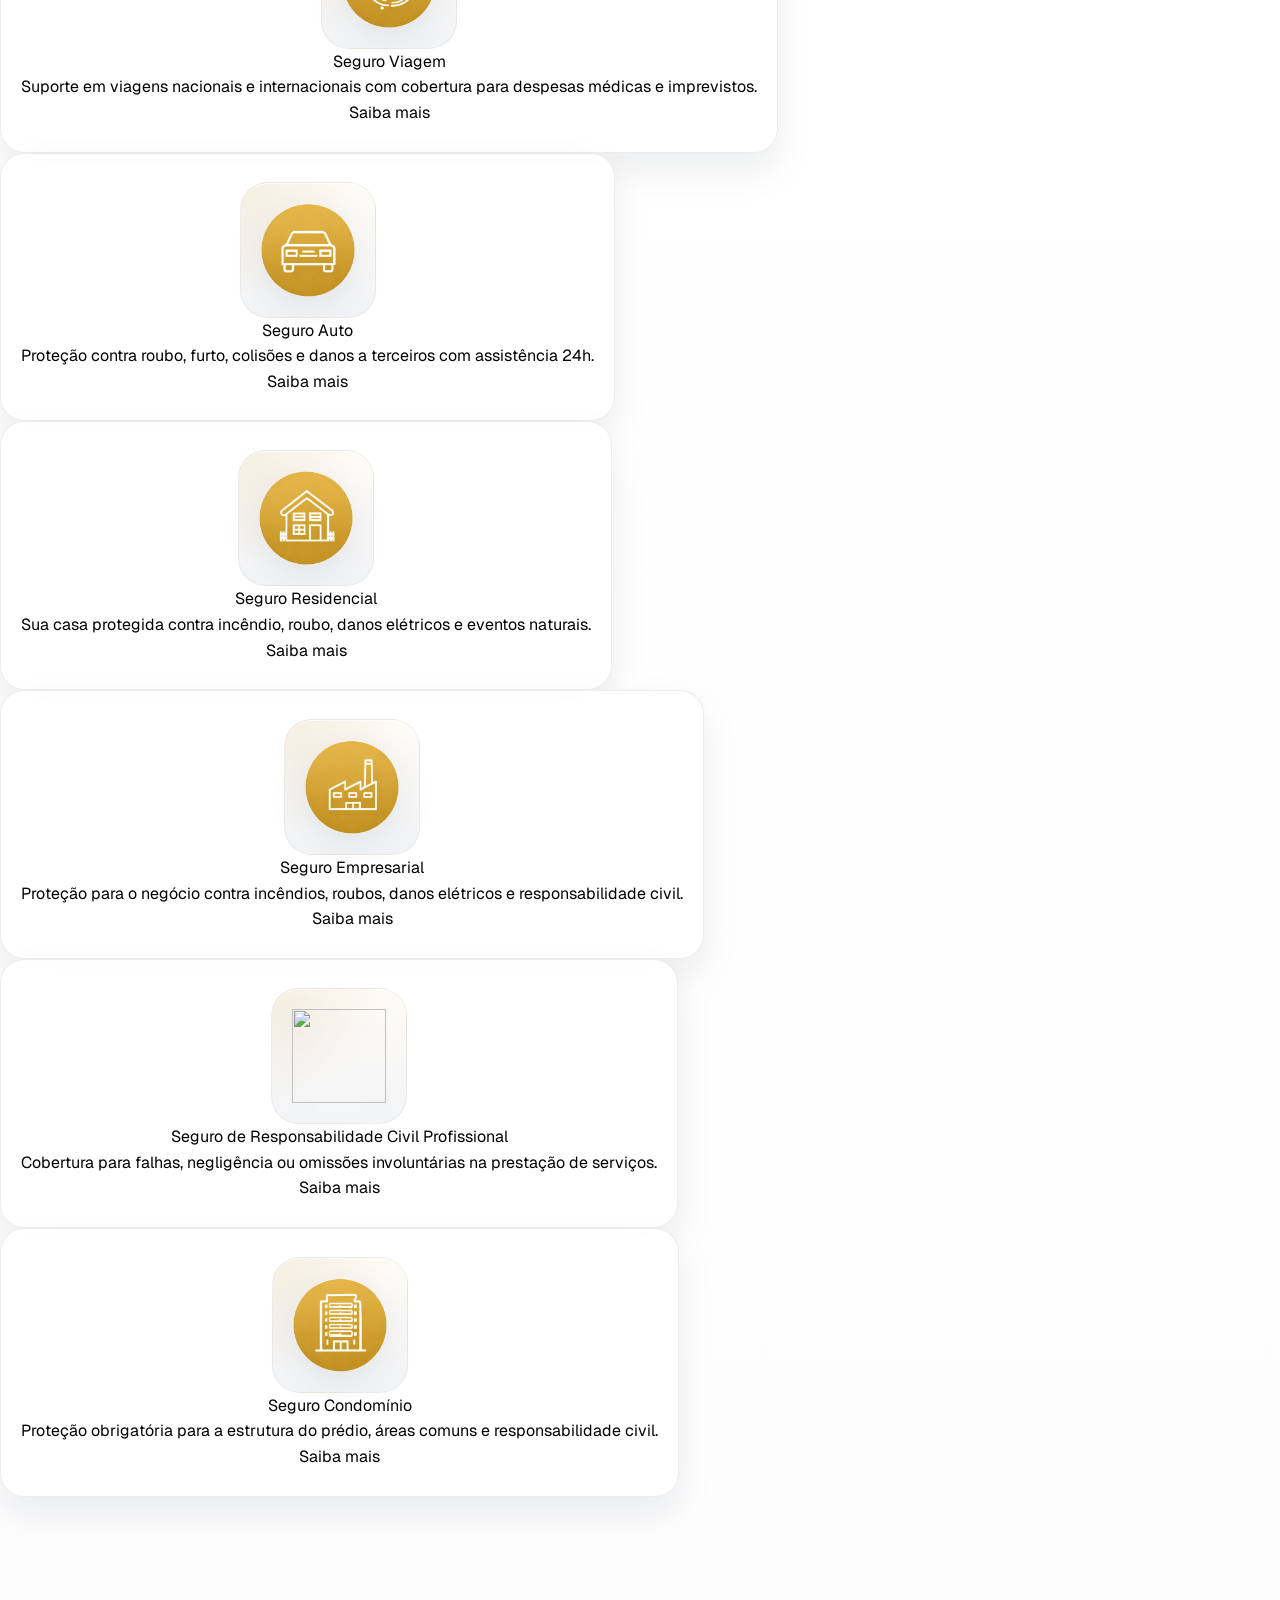
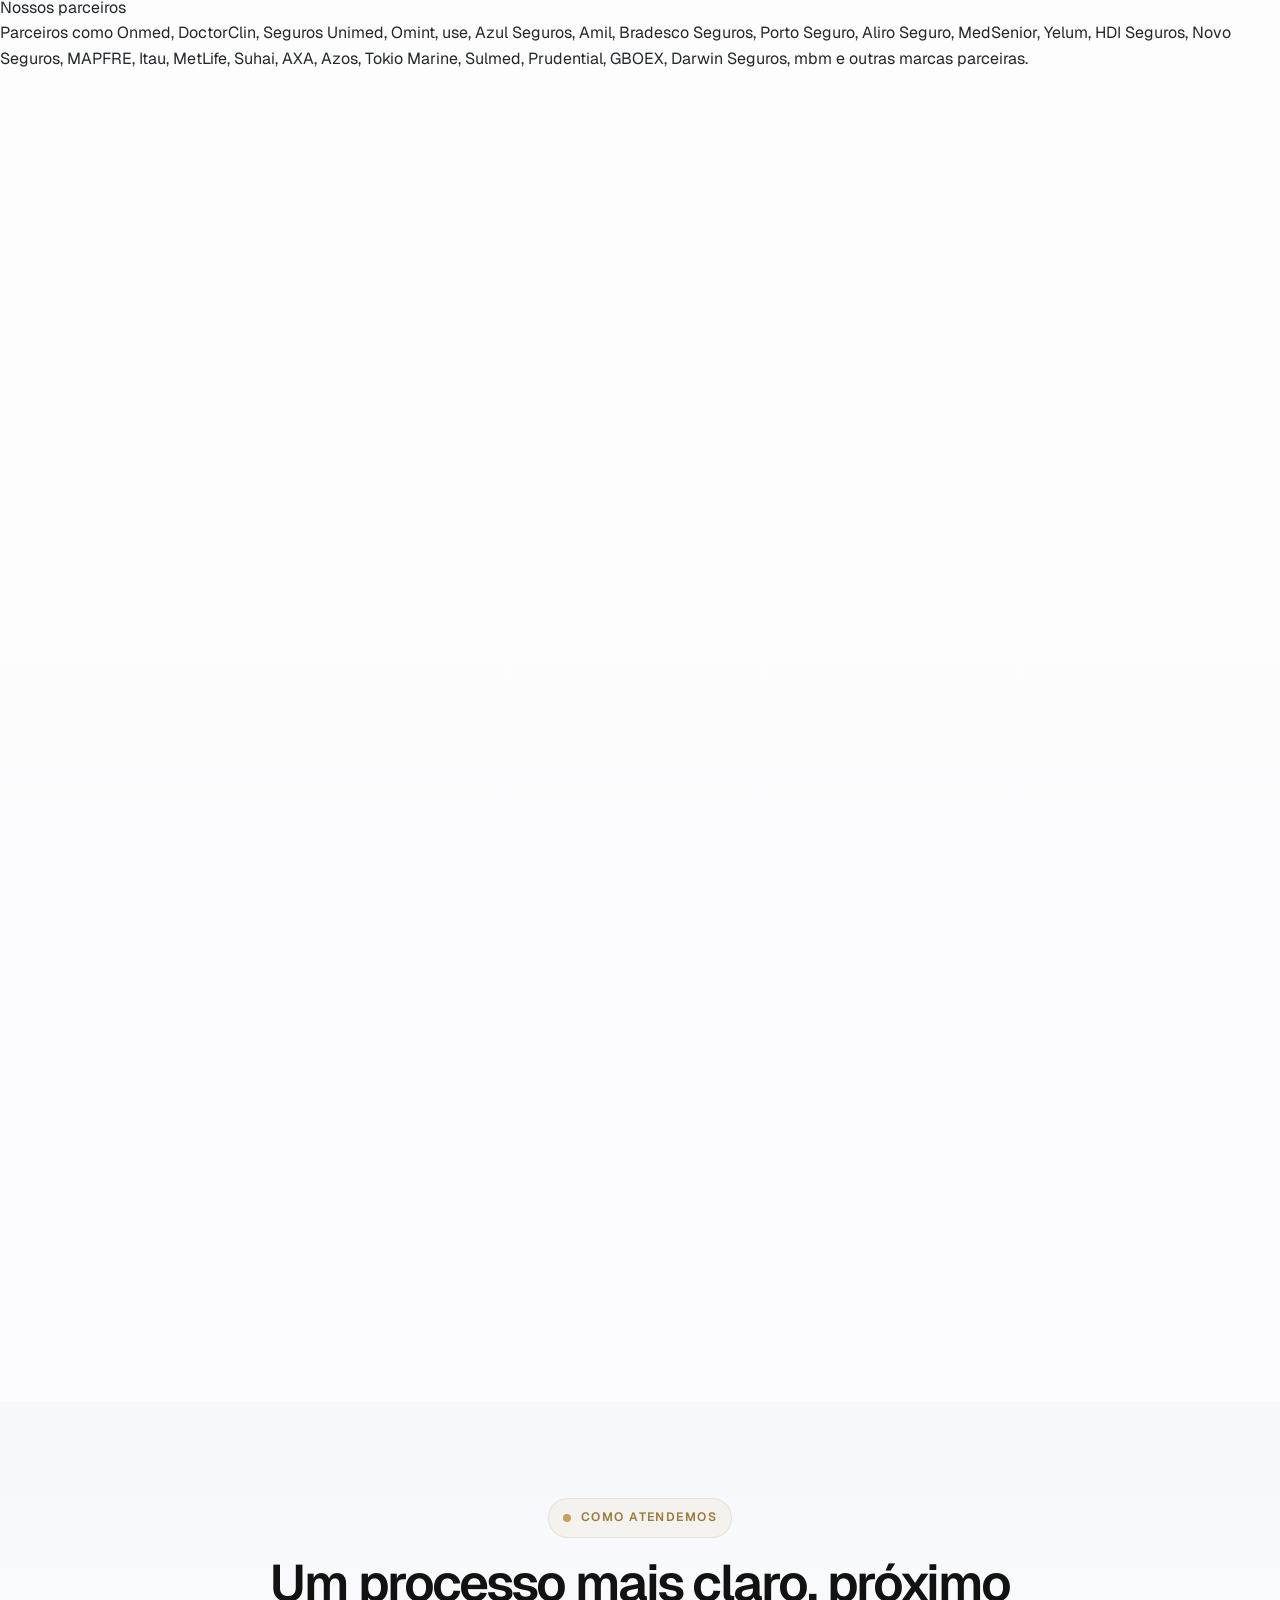
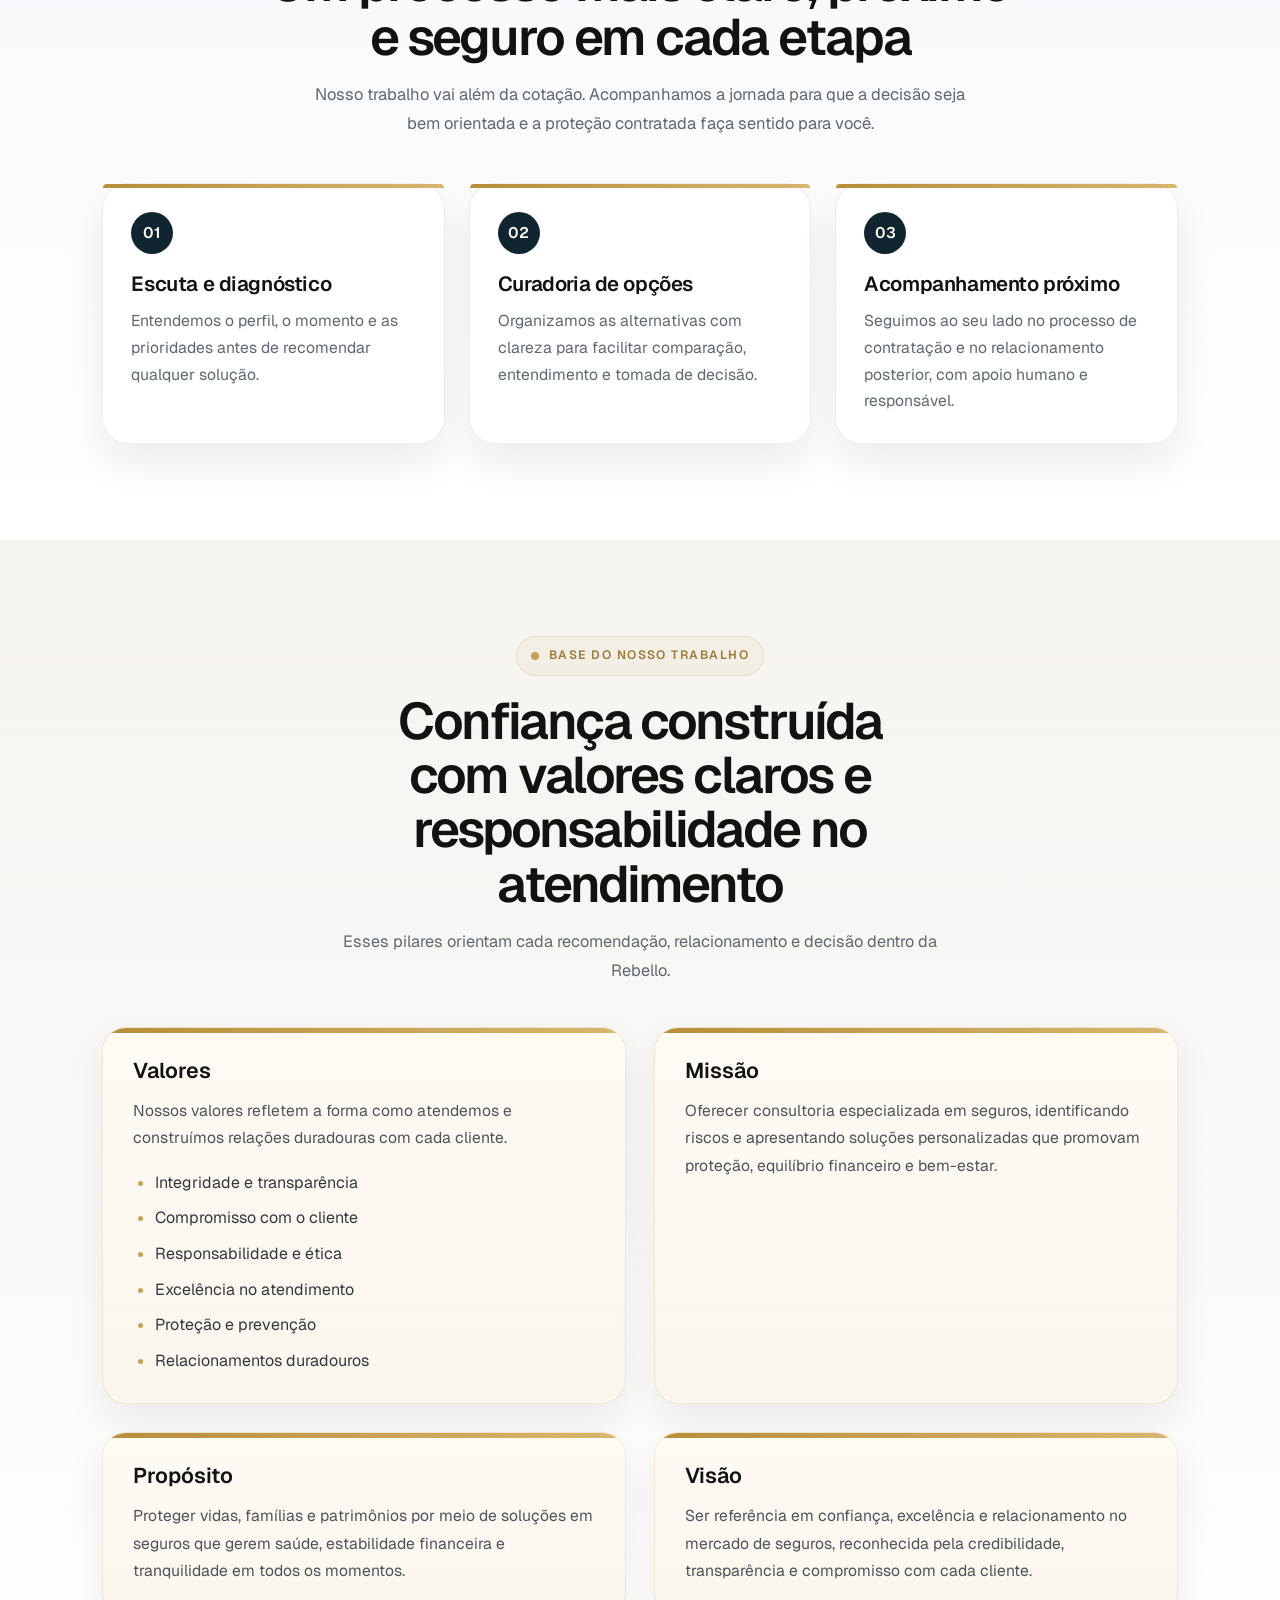
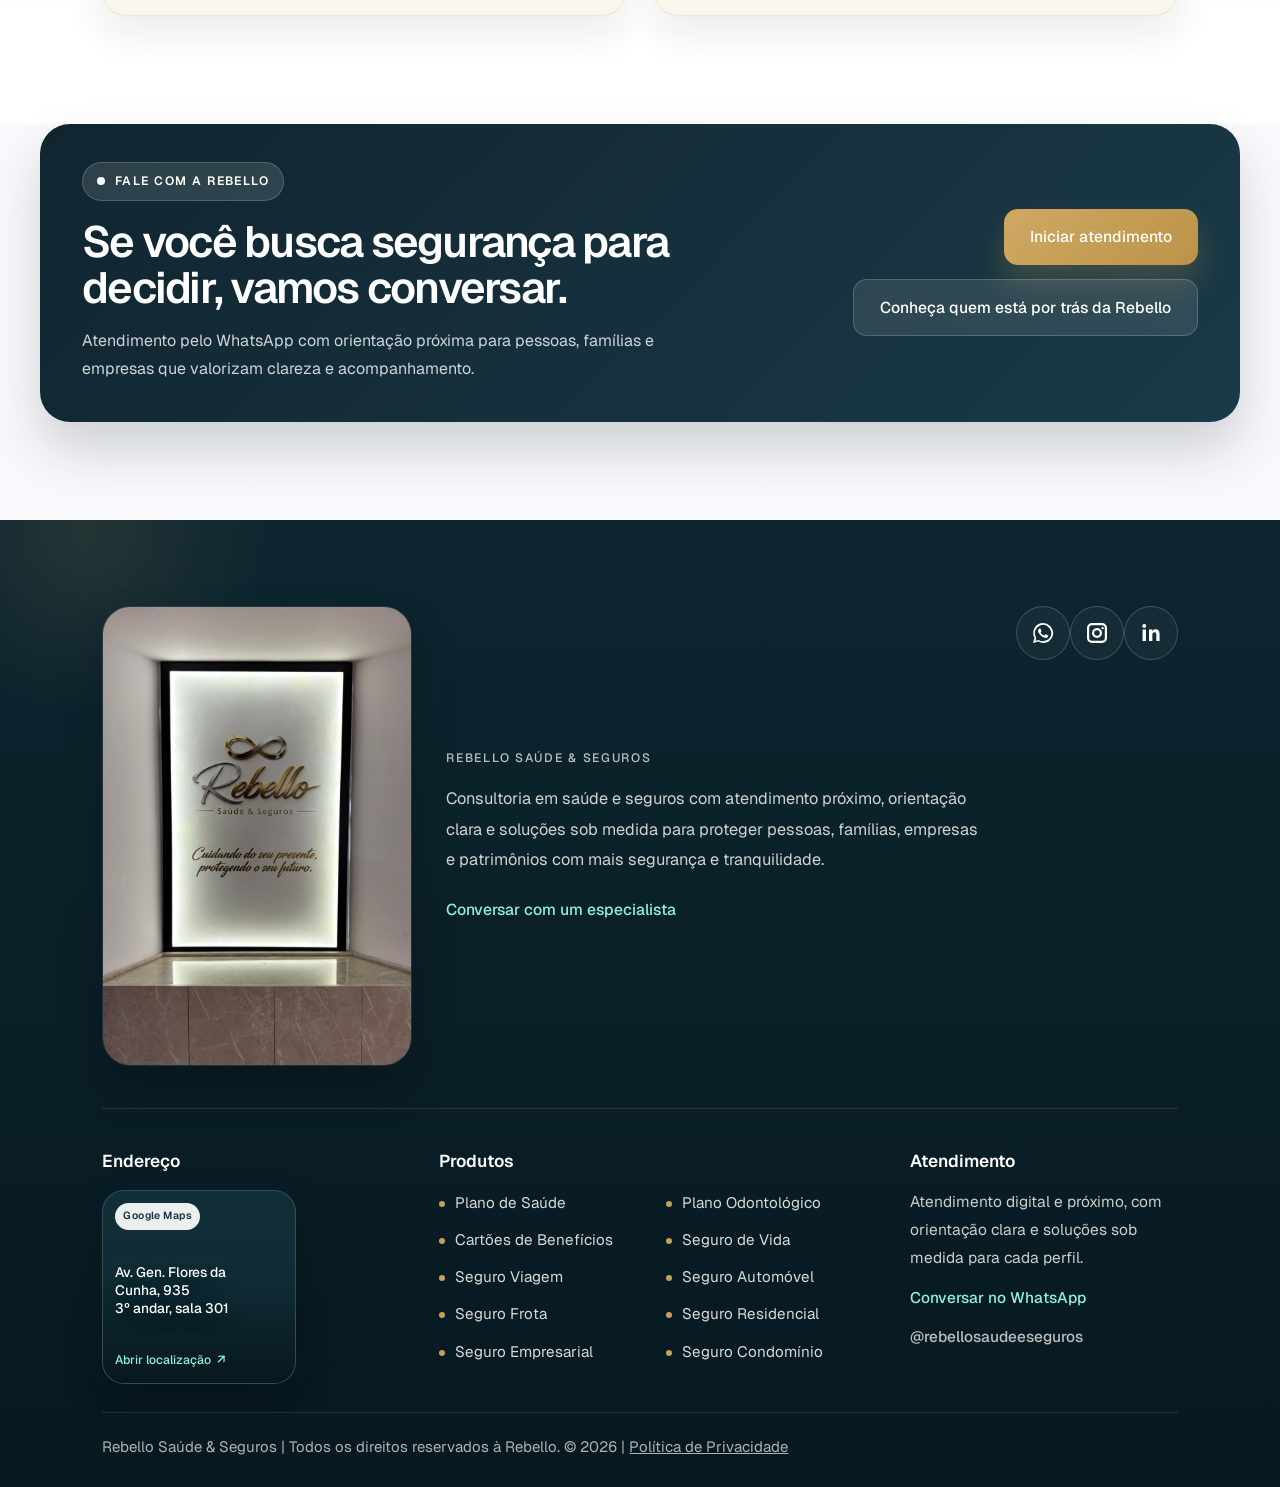
==== commit 60f3b478: "Site no modo 2.0" ====
--- a/public_html/index.html
+++ b/public_html/index.html
@@ -8,7 +8,7 @@
 
 <title>Rebello Sa&uacute;de &amp; Seguros</title>
 
-<link rel="stylesheet" href="/style.css?v=20260403">
+<link rel="stylesheet" href="/style.css?v=20260427-1">
 <link rel="icon" href="/assets/favicon/favicon.svg?v=20260403" type="image/svg+xml">
 <link rel="icon" href="/assets/favicon/favicon-32x32.png?v=20260403" sizes="32x32" type="image/png">
 <link rel="icon" href="/assets/favicon/favicon-16x16.png?v=20260403" sizes="16x16" type="image/png">
@@ -52,11 +52,11 @@
             <a href="/equipe.html" class="btn-light">Conhe&ccedil;a quem est&aacute; por tr&aacute;s da Rebello</a>
         </div>
 
-        <div class="hero-trust" aria-label="Pontos de confian&ccedil;a">
-            <span>Mais de 20 anos de experi&ecirc;ncia</span>
-            <span>Orienta&ccedil;&atilde;o clara em cada etapa</span>
-            <span>Prote&ccedil;&atilde;o para pessoas e empresas</span>
-        </div>
+        <ul class="hero-trust">
+            <li>Mais de 20 anos de experi&ecirc;ncia</li>
+            <li>Orienta&ccedil;&atilde;o clara em cada etapa</li>
+            <li>Prote&ccedil;&atilde;o para pessoas e empresas</li>
+        </ul>
     </div>
 
     <div class="hero-visual">
@@ -131,60 +131,188 @@
         </div>
     </div>
 
-    <div class="grid reveal" data-stagger>
-        <article class="card" data-stagger-item>
-            <div class="circle"><img src="/assets/seguros/plano-saude.png" alt="" loading="lazy"></div>
-            <h3>Plano de Sa&uacute;de</h3>
-            <p>Alternativas individuais, familiares e empresariais com orienta&ccedil;&atilde;o clara na escolha.</p>
-        </article>
-
-        <article class="card" data-stagger-item>
-            <div class="circle"><img src="/assets/seguros/odonto.png" alt="" loading="lazy"></div>
-            <h3>Plano Odontol&oacute;gico</h3>
-            <p>Solu&ccedil;&otilde;es para ampliar cuidado e previsibilidade no dia a dia com atendimento pr&aacute;tico.</p>
-        </article>
-
-        <article class="card" data-stagger-item>
-            <div class="circle"><img src="/assets/seguros/cartoes-beneficios.png" alt="" loading="lazy"></div>
-            <h3>Cart&otilde;es de Benef&iacute;cios</h3>
-            <p>Vantagens e descontos em sa&uacute;de, bem-estar e servi&ccedil;os com apoio na escolha da op&ccedil;&atilde;o ideal.</p>
-        </article>
-
-        <article class="card" data-stagger-item>
-            <div class="circle"><img src="/assets/seguros/vida.png" alt="" loading="lazy"></div>
-            <h3>Seguro de Vida</h3>
-            <p>Prote&ccedil;&atilde;o financeira para pessoas, fam&iacute;lias e equipes com foco em tranquilidade.</p>
-        </article>
-
-        <article class="card" data-stagger-item>
-            <div class="circle"><img src="/assets/seguros/viagem.png" alt="" loading="lazy"></div>
-            <h3>Seguro Viagem</h3>
-            <p>Suporte para viagens nacionais e internacionais com mais seguran&ccedil;a e respaldo.</p>
-        </article>
-
-        <article class="card" data-stagger-item>
-            <div class="circle"><img src="/assets/seguros/auto.png" alt="" loading="lazy"></div>
-            <h3>Seguro Auto</h3>
-            <p>Coberturas para ve&iacute;culos com avalia&ccedil;&atilde;o cuidadosa do perfil e da rotina de uso.</p>
-        </article>
-
-        <article class="card" data-stagger-item>
-            <div class="circle"><img src="/assets/seguros/residencial.png" alt="" loading="lazy"></div>
-            <h3>Seguro Residencial</h3>
-            <p>Prote&ccedil;&atilde;o para o seu lar com solu&ccedil;&otilde;es adequadas ao seu patrim&ocirc;nio.</p>
-        </article>
-
-        <article class="card" data-stagger-item>
-            <div class="circle"><img src="/assets/seguros/empresarial.png" alt="" loading="lazy"></div>
-            <h3>Seguro Empresarial</h3>
-            <p>Amparo para a opera&ccedil;&atilde;o do neg&oacute;cio com apoio consultivo na composi&ccedil;&atilde;o da cobertura.</p>
-        </article>
-
-        <article class="card" data-stagger-item>
-            <div class="circle"><img src="/assets/seguros/condominio.png" alt="" loading="lazy"></div>
-            <h3>Seguro Condom&iacute;nio</h3>
-            <p>Op&ccedil;&otilde;es pensadas para gest&atilde;o mais segura e respons&aacute;vel de espa&ccedil;os coletivos.</p>
-        </article>
+    <div class="products-grid reveal" data-stagger>
+        <button type="button" class="card product-card" data-stagger-item data-product-key="plano-saude" aria-controls="produto-detalhe" aria-expanded="false">
+            <span class="circle"><img src="/assets/seguros/plano-saude.png" alt="" loading="lazy"></span>
+            <span class="product-card-title">Plano de Sa&uacute;de</span>
+            <span class="product-card-summary">Consultas, exames e interna&ccedil;&otilde;es com mais rapidez, previsibilidade de custos e escolha orientada.</span>
+            <span class="product-card-hint">Saiba mais</span>
+        </button>
+
+        <button type="button" class="card product-card" data-stagger-item data-product-key="plano-odontologico" aria-controls="produto-detalhe" aria-expanded="false">
+            <span class="circle"><img src="/assets/seguros/odonto.png" alt="" loading="lazy"></span>
+            <span class="product-card-title">Plano Odontol&oacute;gico</span>
+            <span class="product-card-summary">Consultas, limpezas, urg&ecirc;ncias e procedimentos com ampla rede credenciada e custo acess&iacute;vel.</span>
+            <span class="product-card-hint">Saiba mais</span>
+        </button>
+
+        <button type="button" class="card product-card" data-stagger-item data-product-key="cartoes-beneficios" aria-controls="produto-detalhe" aria-expanded="false">
+            <span class="circle"><img src="/assets/seguros/cartoes-beneficios.png?v=20260427-5" alt="" loading="lazy"></span>
+            <span class="product-card-title">Cart&otilde;es de Benef&iacute;cios</span>
+            <span class="product-card-summary">Cart&otilde;es pr&eacute;-pagos com categorias flex&iacute;veis, dando mais liberdade para o uso do saldo.</span>
+            <span class="product-card-hint">Saiba mais</span>
+        </button>
+
+        <button type="button" class="card product-card" data-stagger-item data-product-key="seguro-vida" aria-controls="produto-detalhe" aria-expanded="false">
+            <span class="circle"><img src="/assets/seguros/vida.png" alt="" loading="lazy"></span>
+            <span class="product-card-title">Seguro de Vida</span>
+            <span class="product-card-summary">Prote&ccedil;&atilde;o financeira para voc&ecirc; e sua fam&iacute;lia em casos de imprevistos e invalidez.</span>
+            <span class="product-card-hint">Saiba mais</span>
+        </button>
+
+        <button type="button" class="card product-card" data-stagger-item data-product-key="seguro-viagem" aria-controls="produto-detalhe" aria-expanded="false">
+            <span class="circle"><img src="/assets/seguros/viagem.png" alt="" loading="lazy"></span>
+            <span class="product-card-title">Seguro Viagem</span>
+            <span class="product-card-summary">Suporte em viagens nacionais e internacionais com cobertura para despesas m&eacute;dicas e imprevistos.</span>
+            <span class="product-card-hint">Saiba mais</span>
+        </button>
+
+        <button type="button" class="card product-card" data-stagger-item data-product-key="seguro-auto" aria-controls="produto-detalhe" aria-expanded="false">
+            <span class="circle"><img src="/assets/seguros/auto.png" alt="" loading="lazy"></span>
+            <span class="product-card-title">Seguro Auto</span>
+            <span class="product-card-summary">Prote&ccedil;&atilde;o contra roubo, furto, colis&otilde;es e danos a terceiros com assist&ecirc;ncia 24h.</span>
+            <span class="product-card-hint">Saiba mais</span>
+        </button>
+
+        <button type="button" class="card product-card" data-stagger-item data-product-key="seguro-residencial" aria-controls="produto-detalhe" aria-expanded="false">
+            <span class="circle"><img src="/assets/seguros/residencial.png" alt="" loading="lazy"></span>
+            <span class="product-card-title">Seguro Residencial</span>
+            <span class="product-card-summary">Sua casa protegida contra inc&ecirc;ndio, roubo, danos el&eacute;tricos e eventos naturais.</span>
+            <span class="product-card-hint">Saiba mais</span>
+        </button>
+
+        <button type="button" class="card product-card" data-stagger-item data-product-key="seguro-empresarial" aria-controls="produto-detalhe" aria-expanded="false">
+            <span class="circle"><img src="/assets/seguros/empresarial.png" alt="" loading="lazy"></span>
+            <span class="product-card-title">Seguro Empresarial</span>
+            <span class="product-card-summary">Prote&ccedil;&atilde;o para o neg&oacute;cio contra inc&ecirc;ndios, roubos, danos el&eacute;tricos e responsabilidade civil.</span>
+            <span class="product-card-hint">Saiba mais</span>
+        </button>
+
+        <button type="button" class="card product-card" data-stagger-item data-product-key="seguro-responsabilidade-civil-profissional" aria-controls="produto-detalhe" aria-expanded="false">
+            <span class="circle"><img src="/assets/seguros/responsabilidade-civil-profissional.png?v=20260424-10" alt="" loading="lazy"></span>
+            <span class="product-card-title">Seguro de Responsabilidade Civil Profissional</span>
+            <span class="product-card-summary">Cobertura para falhas, neglig&ecirc;ncia ou omiss&otilde;es involunt&aacute;rias na presta&ccedil;&atilde;o de servi&ccedil;os.</span>
+            <span class="product-card-hint">Saiba mais</span>
+        </button>
+
+        <button type="button" class="card product-card" data-stagger-item data-product-key="seguro-condominio" aria-controls="produto-detalhe" aria-expanded="false">
+            <span class="circle"><img src="/assets/seguros/condominio.png" alt="" loading="lazy"></span>
+            <span class="product-card-title">Seguro Condom&iacute;nio</span>
+            <span class="product-card-summary">Prote&ccedil;&atilde;o obrigat&oacute;ria para a estrutura do pr&eacute;dio, &aacute;reas comuns e responsabilidade civil.</span>
+            <span class="product-card-hint">Saiba mais</span>
+        </button>
+    </div>
+
+    <div id="produto-detalhe" class="product-detail-shell" hidden tabindex="-1" aria-labelledby="product-detail-title">
+        <div class="product-detail-panel">
+            <div class="product-detail-main">
+                <div class="product-detail-header">
+                    <div class="product-detail-icon-wrap">
+                        <img id="product-detail-icon" src="/assets/seguros/plano-saude.png" alt="" loading="lazy">
+                    </div>
+
+                    <div class="product-detail-heading">
+                        <p class="product-detail-kicker">Produto selecionado</p>
+                        <h3 id="product-detail-title">Plano de Sa&uacute;de</h3>
+                    </div>
+                </div>
+
+                <p id="product-detail-summary" class="product-detail-summary"></p>
+                <p id="product-detail-description" class="product-detail-description"></p>
+            </div>
+
+            <aside class="product-detail-aside" aria-labelledby="product-detail-aside-title">
+                <p class="product-detail-aside-label">Atendimento pelo WhatsApp</p>
+                <h3 id="product-detail-aside-title">Quer entender melhor esse produto?</h3>
+                <p id="product-detail-contact-copy">Fale com a equipe da Rebello para receber orientacao personalizada sobre este produto.</p>
+                <a id="product-detail-whatsapp" class="btn-gold product-detail-whatsapp" href="https://wa.me/555125005310" target="_blank" rel="noopener noreferrer">Conversar sobre este produto</a>
+            </aside>
+        </div>
+    </div>
+</section>
+
+<section class="partners-showcase reveal" aria-labelledby="partners-title">
+    <div class="partners-heading-wrap">
+        <p id="partners-title" class="partners-title">Nossos parceiros</p>
+        <p class="partners-sr-only">Parceiros como Onmed, DoctorClin, Seguros Unimed, Omint, use, Azul Seguros, Amil, Bradesco Seguros, Porto Seguro, Aliro Seguro, MedSenior, Yelum, HDI Seguros, Novo Seguros, MAPFRE, Itau, MetLife, Suhai, AXA, Azos, Tokio Marine, Sulmed, Prudential, GBOEX, Darwin Seguros, mbm e outras marcas parceiras.</p>
+    </div>
+
+    <div class="partners-marquee partners-marquee-forward" aria-hidden="true">
+        <div class="partners-track">
+            <ul class="partners-list">
+                <li class="partner-badge"><img src="/assets/parceiros/onmed.png" alt="" loading="lazy"></li>
+                <li class="partner-badge"><img src="/assets/parceiros/seguros-unimed.png" alt="" loading="lazy"></li>
+                <li class="partner-badge"><img src="/assets/parceiros/use.png" alt="" loading="lazy"></li>
+                <li class="partner-badge"><img src="/assets/parceiros/amil.png" alt="" loading="lazy"></li>
+                <li class="partner-badge"><img src="/assets/parceiros/porto-seguro.png" alt="" loading="lazy"></li>
+                <li class="partner-badge"><img src="/assets/parceiros/medsenior.png" alt="" loading="lazy"></li>
+                <li class="partner-badge"><img src="/assets/parceiros/hdi-seguros.png" alt="" loading="lazy"></li>
+                <li class="partner-badge"><img src="/assets/parceiros/mapfre.png" alt="" loading="lazy"></li>
+                <li class="partner-badge"><img src="/assets/parceiros/metlife.png" alt="" loading="lazy"></li>
+                <li class="partner-badge"><img src="/assets/parceiros/axa.png" alt="" loading="lazy"></li>
+                <li class="partner-badge"><img src="/assets/parceiros/tokio-marine.png" alt="" loading="lazy"></li>
+                <li class="partner-badge"><img src="/assets/parceiros/prudential.png" alt="" loading="lazy"></li>
+                <li class="partner-badge partner-badge-darwin">
+                    <img src="/assets/parceiros/darwin-seguros.png" class="partner-badge-darwin-text" alt="" loading="lazy">
+                    <img src="/assets/parceiros/parceiro-d.png" class="partner-badge-darwin-icon" alt="" loading="lazy">
+                </li>
+                <li class="partner-badge"><img src="/assets/parceiros/mbm.png" alt="" loading="lazy"></li>
+            </ul>
+
+            <ul class="partners-list" aria-hidden="true">
+                <li class="partner-badge"><img src="/assets/parceiros/onmed.png" alt="" loading="lazy"></li>
+                <li class="partner-badge"><img src="/assets/parceiros/seguros-unimed.png" alt="" loading="lazy"></li>
+                <li class="partner-badge"><img src="/assets/parceiros/use.png" alt="" loading="lazy"></li>
+                <li class="partner-badge"><img src="/assets/parceiros/amil.png" alt="" loading="lazy"></li>
+                <li class="partner-badge"><img src="/assets/parceiros/porto-seguro.png" alt="" loading="lazy"></li>
+                <li class="partner-badge"><img src="/assets/parceiros/medsenior.png" alt="" loading="lazy"></li>
+                <li class="partner-badge"><img src="/assets/parceiros/hdi-seguros.png" alt="" loading="lazy"></li>
+                <li class="partner-badge"><img src="/assets/parceiros/mapfre.png" alt="" loading="lazy"></li>
+                <li class="partner-badge"><img src="/assets/parceiros/metlife.png" alt="" loading="lazy"></li>
+                <li class="partner-badge"><img src="/assets/parceiros/axa.png" alt="" loading="lazy"></li>
+                <li class="partner-badge"><img src="/assets/parceiros/tokio-marine.png" alt="" loading="lazy"></li>
+                <li class="partner-badge"><img src="/assets/parceiros/prudential.png" alt="" loading="lazy"></li>
+                <li class="partner-badge partner-badge-darwin">
+                    <img src="/assets/parceiros/darwin-seguros.png" class="partner-badge-darwin-text" alt="" loading="lazy">
+                    <img src="/assets/parceiros/parceiro-d.png" class="partner-badge-darwin-icon" alt="" loading="lazy">
+                </li>
+                <li class="partner-badge"><img src="/assets/parceiros/mbm.png" alt="" loading="lazy"></li>
+            </ul>
+        </div>
+    </div>
+
+    <div class="partners-marquee partners-marquee-reverse" aria-hidden="true">
+        <div class="partners-track">
+            <ul class="partners-list">
+                <li class="partner-badge"><img src="/assets/parceiros/doctorclin.png" alt="" loading="lazy"></li>
+                <li class="partner-badge"><img src="/assets/parceiros/omint.png" alt="" loading="lazy"></li>
+                <li class="partner-badge"><img src="/assets/parceiros/azul-seguros.png" alt="" loading="lazy"></li>
+                <li class="partner-badge"><img src="/assets/parceiros/bradesco-seguros.png" alt="" loading="lazy"></li>
+                <li class="partner-badge"><img src="/assets/parceiros/aliro-seguro.png" alt="" loading="lazy"></li>
+                <li class="partner-badge"><img src="/assets/parceiros/yelum.png" alt="" loading="lazy"></li>
+                <li class="partner-badge"><img src="/assets/parceiros/novo-seguros.png" alt="" loading="lazy"></li>
+                <li class="partner-badge"><img src="/assets/parceiros/itau.png" alt="" loading="lazy"></li>
+                <li class="partner-badge"><img src="/assets/parceiros/suhai.png" alt="" loading="lazy"></li>
+                <li class="partner-badge"><img src="/assets/parceiros/azos.png" alt="" loading="lazy"></li>
+                <li class="partner-badge"><img src="/assets/parceiros/sulmed.png" alt="" loading="lazy"></li>
+                <li class="partner-badge"><img src="/assets/parceiros/gboex.png" alt="" loading="lazy"></li>
+            </ul>
+
+            <ul class="partners-list" aria-hidden="true">
+                <li class="partner-badge"><img src="/assets/parceiros/doctorclin.png" alt="" loading="lazy"></li>
+                <li class="partner-badge"><img src="/assets/parceiros/omint.png" alt="" loading="lazy"></li>
+                <li class="partner-badge"><img src="/assets/parceiros/azul-seguros.png" alt="" loading="lazy"></li>
+                <li class="partner-badge"><img src="/assets/parceiros/bradesco-seguros.png" alt="" loading="lazy"></li>
+                <li class="partner-badge"><img src="/assets/parceiros/aliro-seguro.png" alt="" loading="lazy"></li>
+                <li class="partner-badge"><img src="/assets/parceiros/yelum.png" alt="" loading="lazy"></li>
+                <li class="partner-badge"><img src="/assets/parceiros/novo-seguros.png" alt="" loading="lazy"></li>
+                <li class="partner-badge"><img src="/assets/parceiros/itau.png" alt="" loading="lazy"></li>
+                <li class="partner-badge"><img src="/assets/parceiros/suhai.png" alt="" loading="lazy"></li>
+                <li class="partner-badge"><img src="/assets/parceiros/azos.png" alt="" loading="lazy"></li>
+                <li class="partner-badge"><img src="/assets/parceiros/sulmed.png" alt="" loading="lazy"></li>
+                <li class="partner-badge"><img src="/assets/parceiros/gboex.png" alt="" loading="lazy"></li>
+            </ul>
+        </div>
     </div>
 </section>
 
@@ -281,9 +409,19 @@
 </div>
 
 <div class="footer-social">
+<a href="https://wa.me/555125005310" class="social-link specialist-cta" target="_blank" rel="noopener noreferrer" aria-label="WhatsApp da Rebello Sa&uacute;de &amp; Seguros">
+<svg viewBox="0 0 24 24" aria-hidden="true">
+<path d="M19.05 4.94A9.77 9.77 0 0 0 12.09 2a9.9 9.9 0 0 0-8.57 14.85L2 22l5.33-1.39A9.92 9.92 0 0 0 12.08 22h.01a9.91 9.91 0 0 0 6.96-17.06Zm-6.96 15.39h-.01a8.2 8.2 0 0 1-4.18-1.15l-.3-.18-3.16.83.85-3.08-.2-.31a8.24 8.24 0 1 1 7 3.89Zm4.52-6.15c-.25-.12-1.48-.73-1.7-.82-.23-.08-.39-.12-.56.12-.17.25-.64.82-.79.98-.15.17-.29.19-.54.07-.25-.12-1.03-.38-1.96-1.21-.72-.64-1.2-1.43-1.35-1.67-.14-.24-.02-.37.11-.49.12-.12.25-.29.38-.43.12-.14.17-.25.25-.41.08-.17.04-.31-.02-.43-.06-.12-.56-1.35-.76-1.85-.2-.49-.41-.43-.56-.44h-.48c-.17 0-.43.06-.66.31s-.87.85-.87 2.08.89 2.42 1.02 2.58c.12.17 1.74 2.66 4.22 3.73.59.26 1.06.42 1.42.54.6.19 1.15.16 1.58.1.48-.07 1.48-.61 1.69-1.2.21-.6.21-1.11.14-1.21-.06-.1-.23-.16-.48-.29Z"/>
+</svg>
+</a>
 <a href="https://www.instagram.com/rebellosaudeeseguros?igsh=MXJjcDZ2cnprZmtjeQ%3D%3D&amp;utm_source=qr" class="social-link" target="_blank" rel="noopener noreferrer" aria-label="Instagram da Rebello Sa&uacute;de &amp; Seguros">
 <svg viewBox="0 0 24 24" aria-hidden="true">
 <path d="M7 2h10a5 5 0 0 1 5 5v10a5 5 0 0 1-5 5H7a5 5 0 0 1-5-5V7a5 5 0 0 1 5-5Zm0 2.2A2.8 2.8 0 0 0 4.2 7v10A2.8 2.8 0 0 0 7 19.8h10a2.8 2.8 0 0 0 2.8-2.8V7A2.8 2.8 0 0 0 17 4.2H7Zm10.6 1.7a1.2 1.2 0 1 1 0 2.4 1.2 1.2 0 0 1 0-2.4ZM12 7a5 5 0 1 1 0 10 5 5 0 0 1 0-10Zm0 2.2A2.8 2.8 0 1 0 12 14.8 2.8 2.8 0 0 0 12 9.2Z"/>
+</svg>
+</a>
+<a href="https://www.linkedin.com/company/rebello-sa%C3%BAde-seguros/" class="social-link" target="_blank" rel="noopener noreferrer" aria-label="LinkedIn da Rebello Sa&uacute;de &amp; Seguros">
+<svg viewBox="0 0 24 24" aria-hidden="true">
+<path d="M6.94 8.5H3.56V20h3.38V8.5ZM5.25 7.03c1.08 0 1.94-.9 1.94-2.01A1.95 1.95 0 0 0 5.25 3C4.17 3 3.3 3.9 3.3 5.02c0 1.11.87 2.01 1.95 2.01ZM20.7 20h-3.37v-5.6c0-1.34-.03-3.07-1.84-3.07-1.84 0-2.13 1.46-2.13 2.97V20h-3.37V8.5h3.24v1.57h.05c.45-.86 1.56-1.77 3.22-1.77 3.44 0 4.08 2.31 4.08 5.32V20Z"/>
 </svg>
 </a>
 </div>
@@ -336,8 +474,7 @@
 </div>
 
 <div class="footer-bottom">
-<p>Rebello Sa&uacute;de &amp; Seguros</p>
-<p>Prote&ccedil;&atilde;o com experi&ecirc;ncia, proximidade e confian&ccedil;a.</p>
+<p class="footer-legal">Rebello Sa&uacute;de &amp; Seguros | Todos os direitos reservados &agrave; Rebello. &copy; 2026 | <a href="/politica-de-privacidade.html" class="footer-legal-link">Pol&iacute;tica de Privacidade</a></p>
 </div>
 
 </div>
@@ -356,6 +493,6 @@
 </span>
 </a>
 
-<script src="/script.js?v=20260403"></script>
+<script src="/script.js?v=20260427-1"></script>
 </body>
 </html>
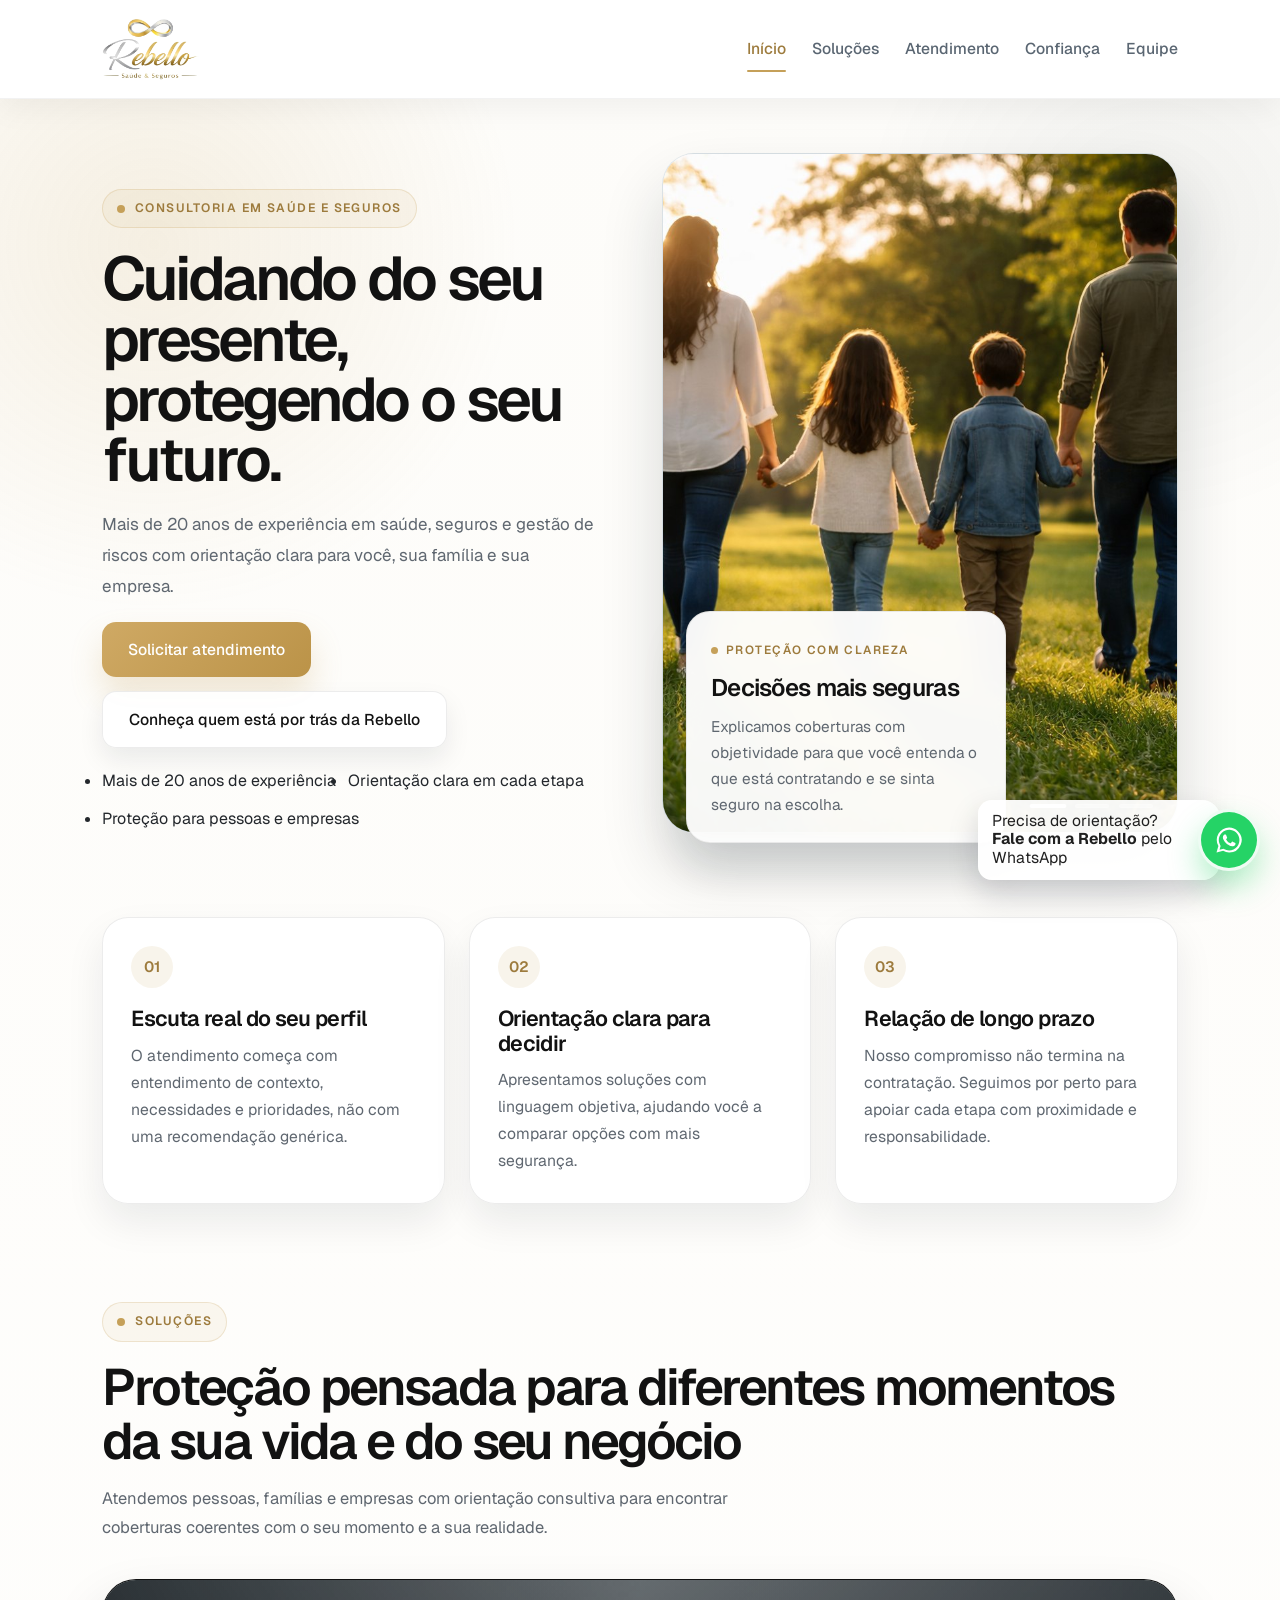
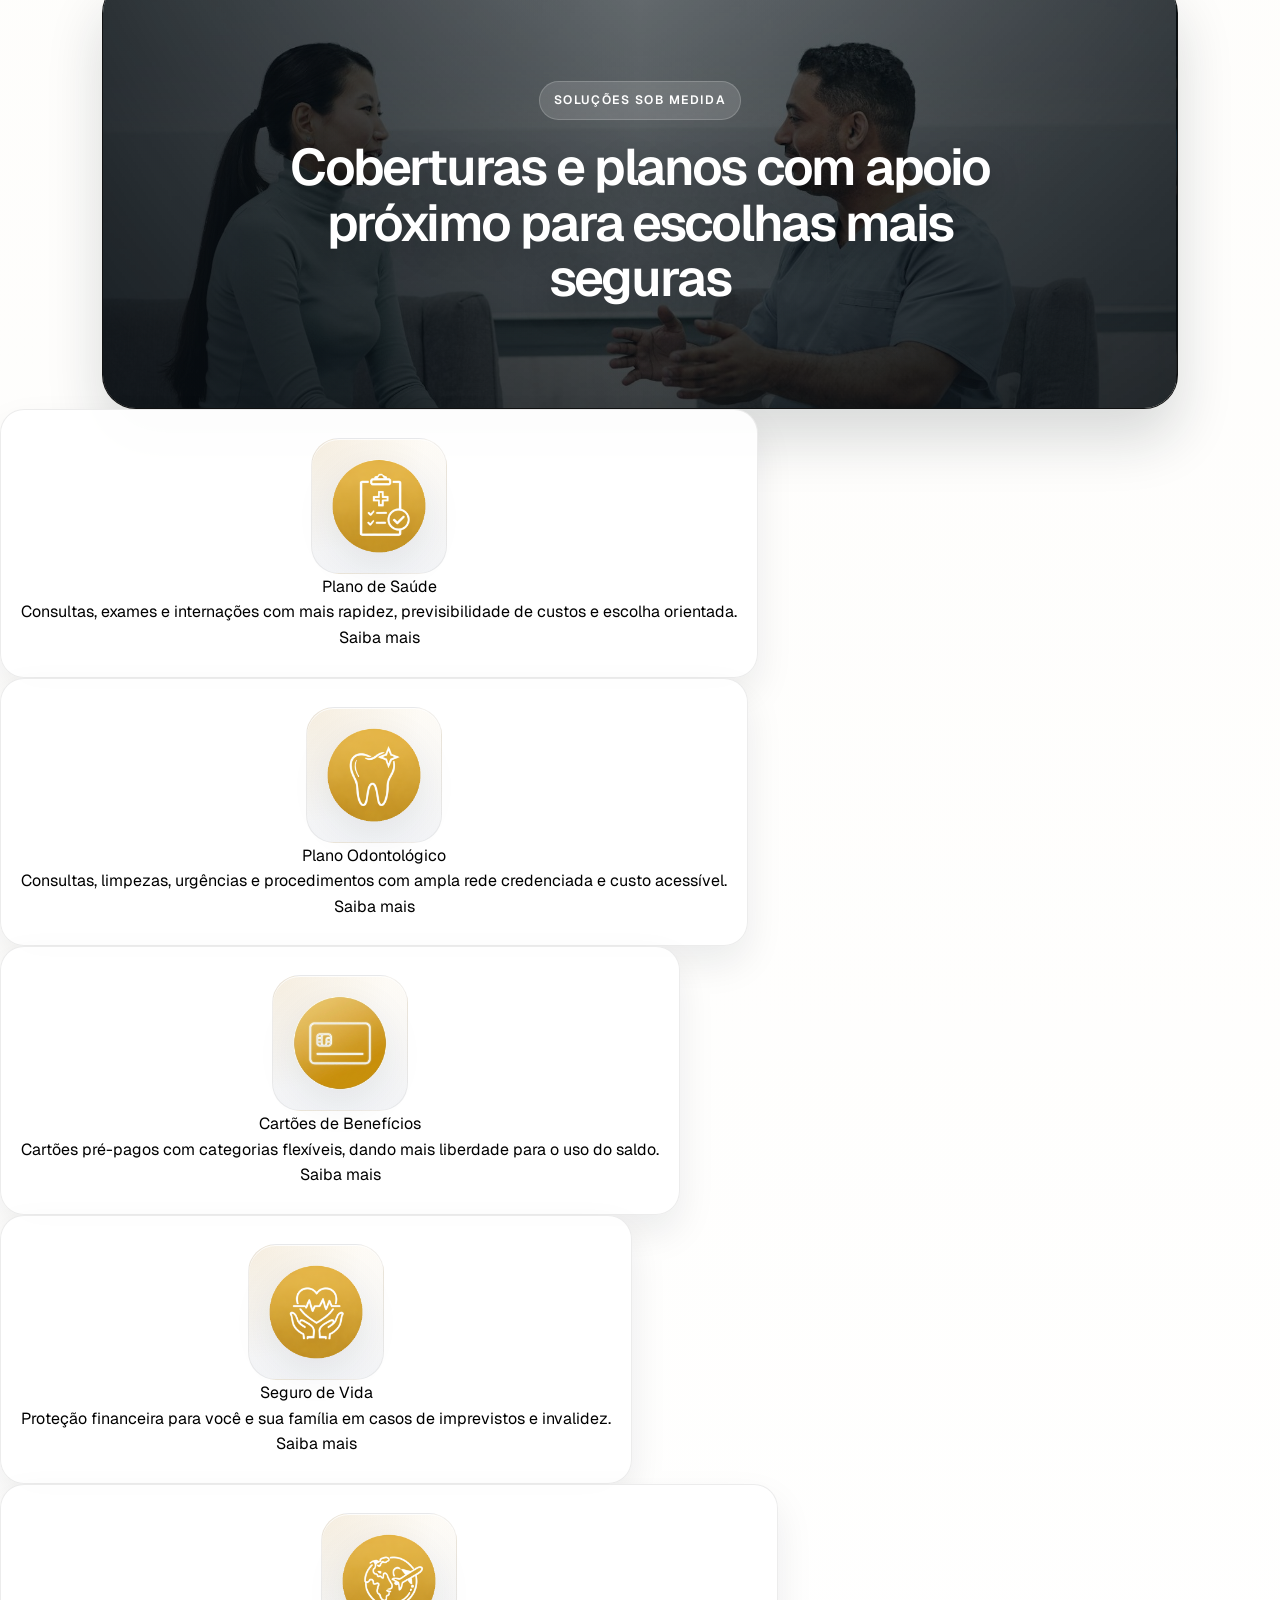
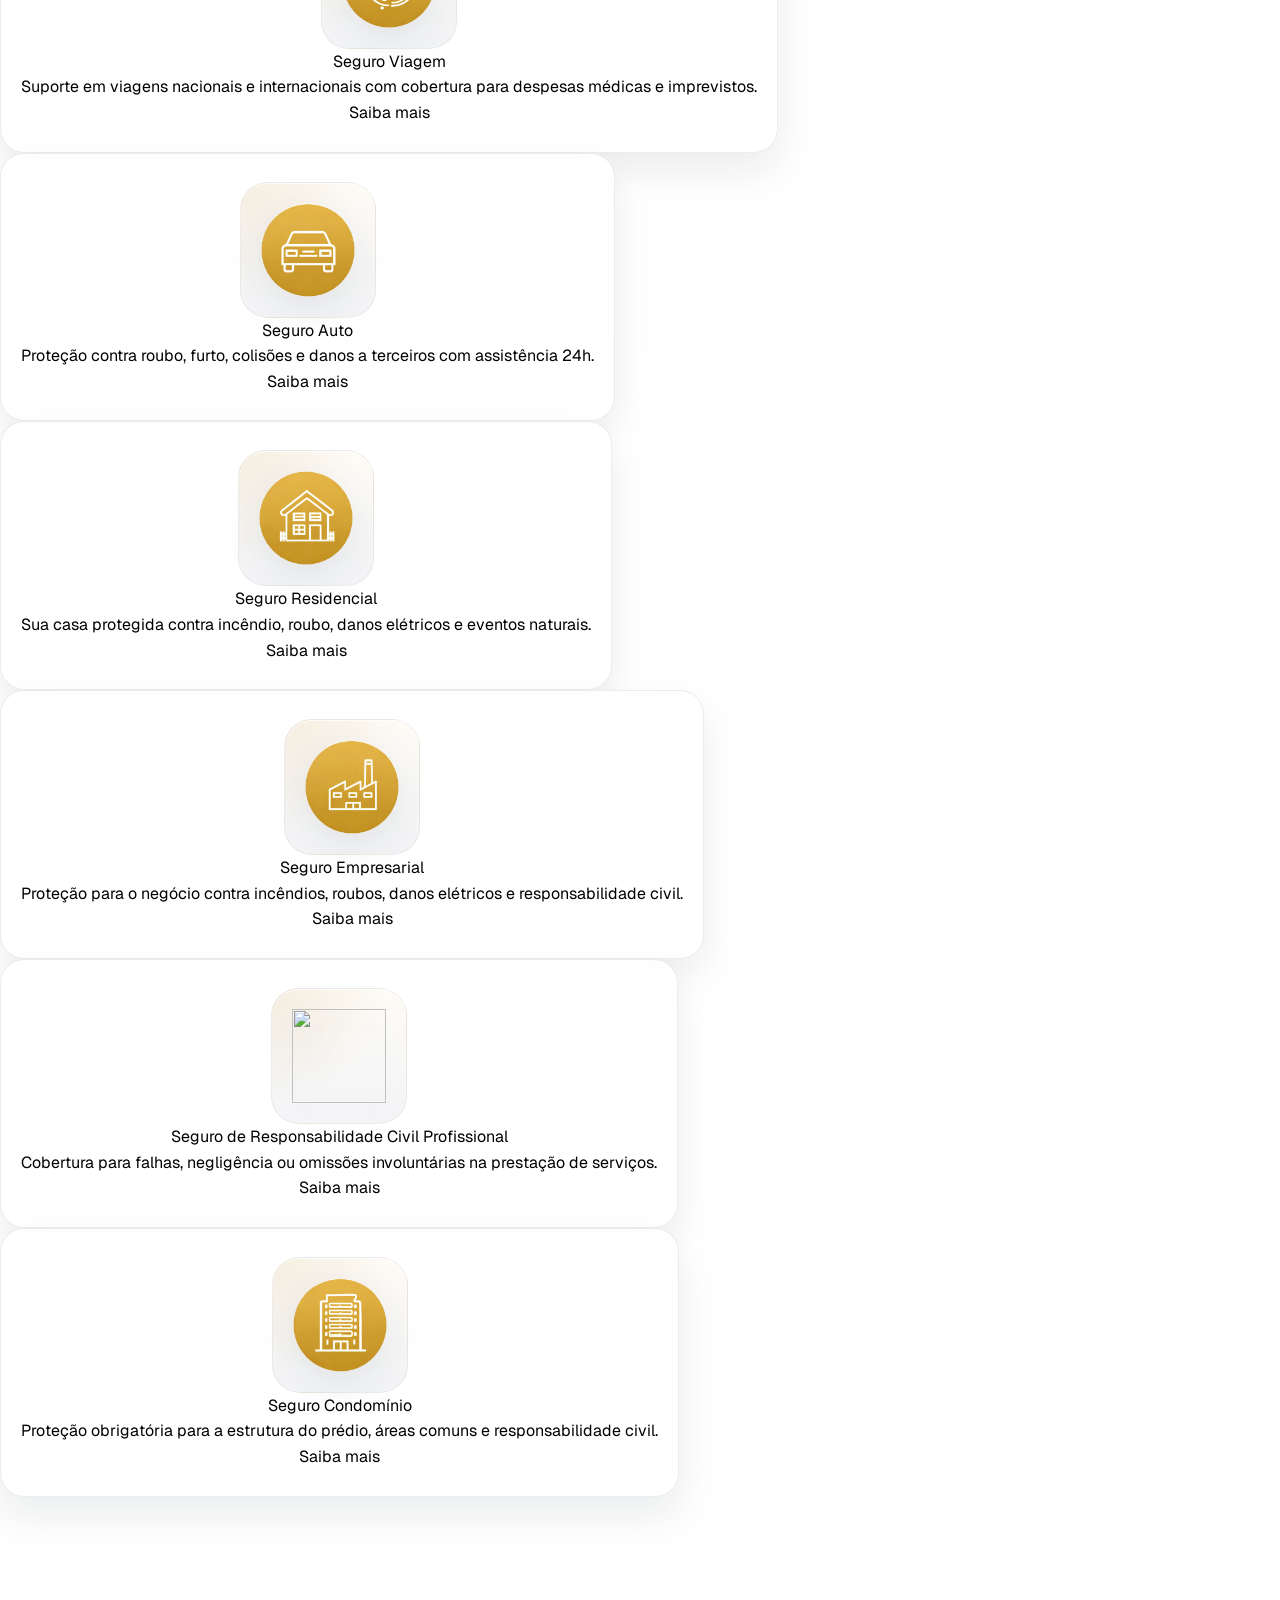
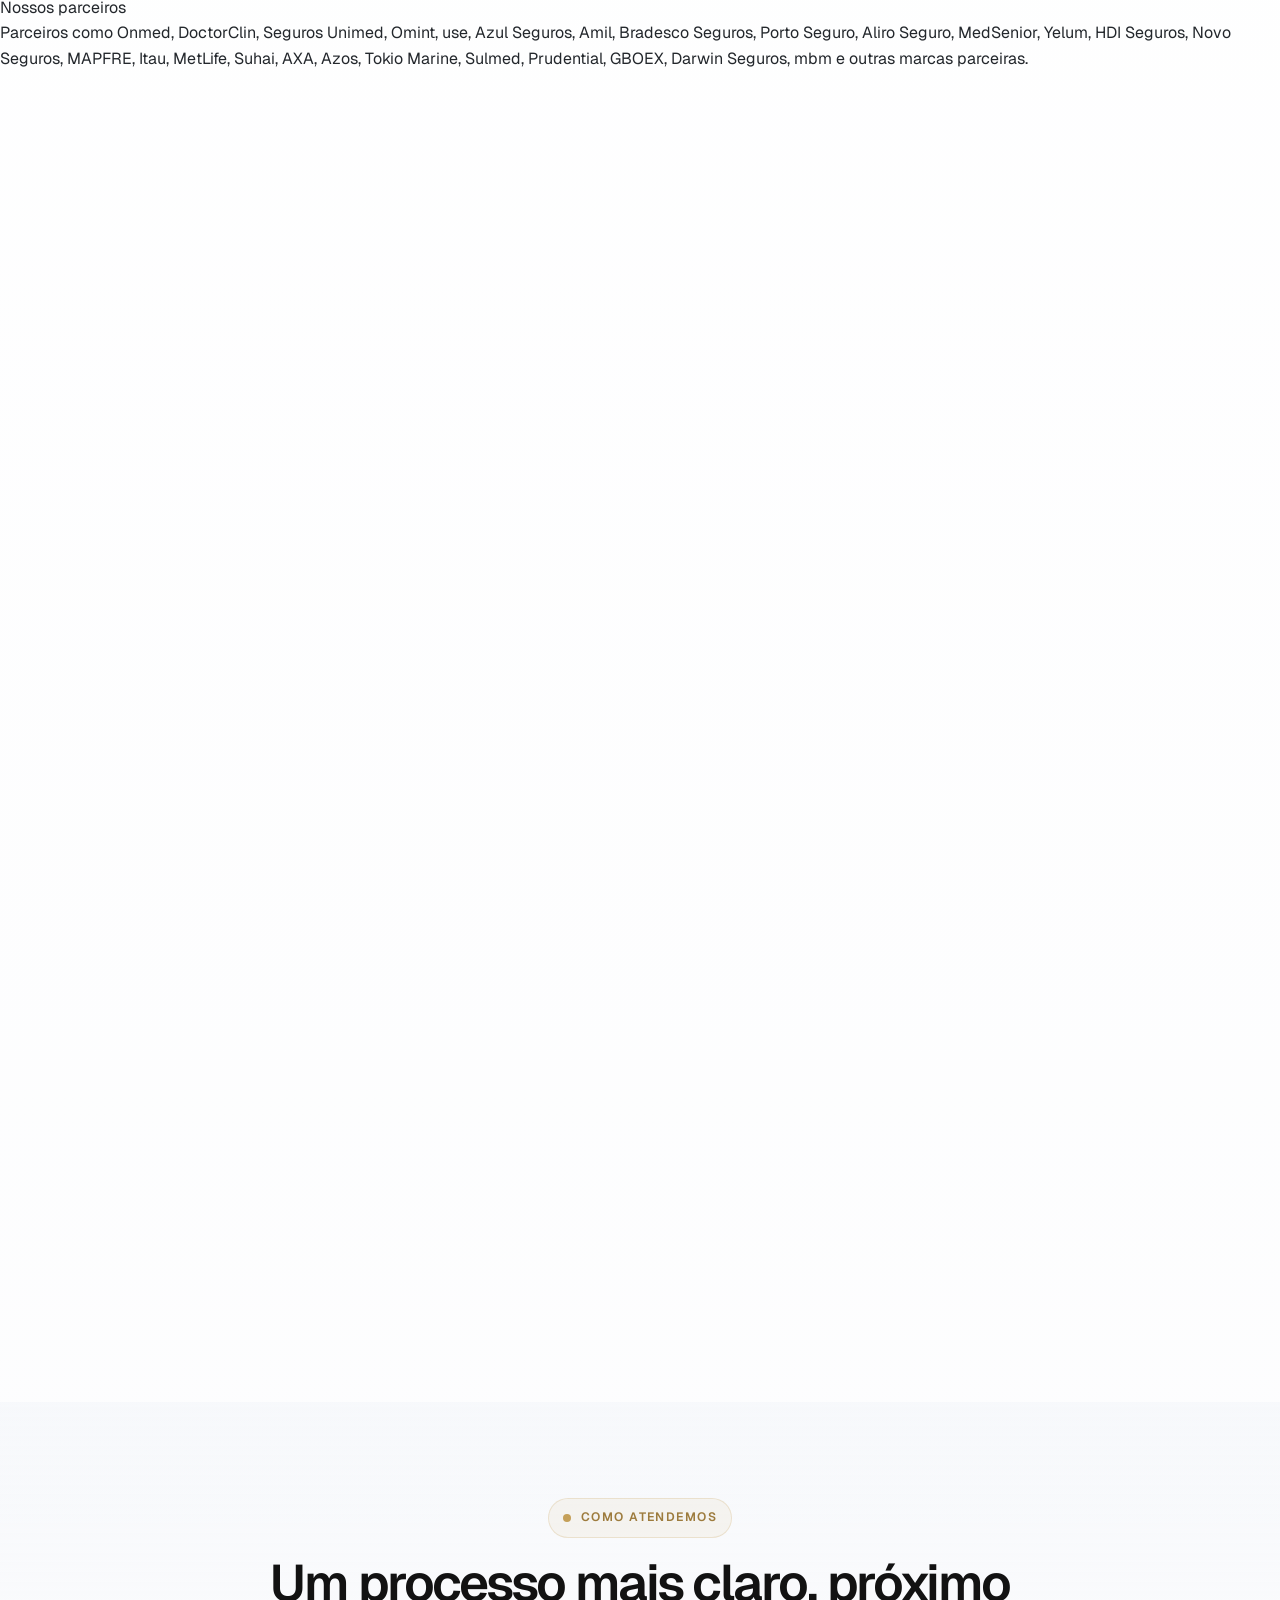
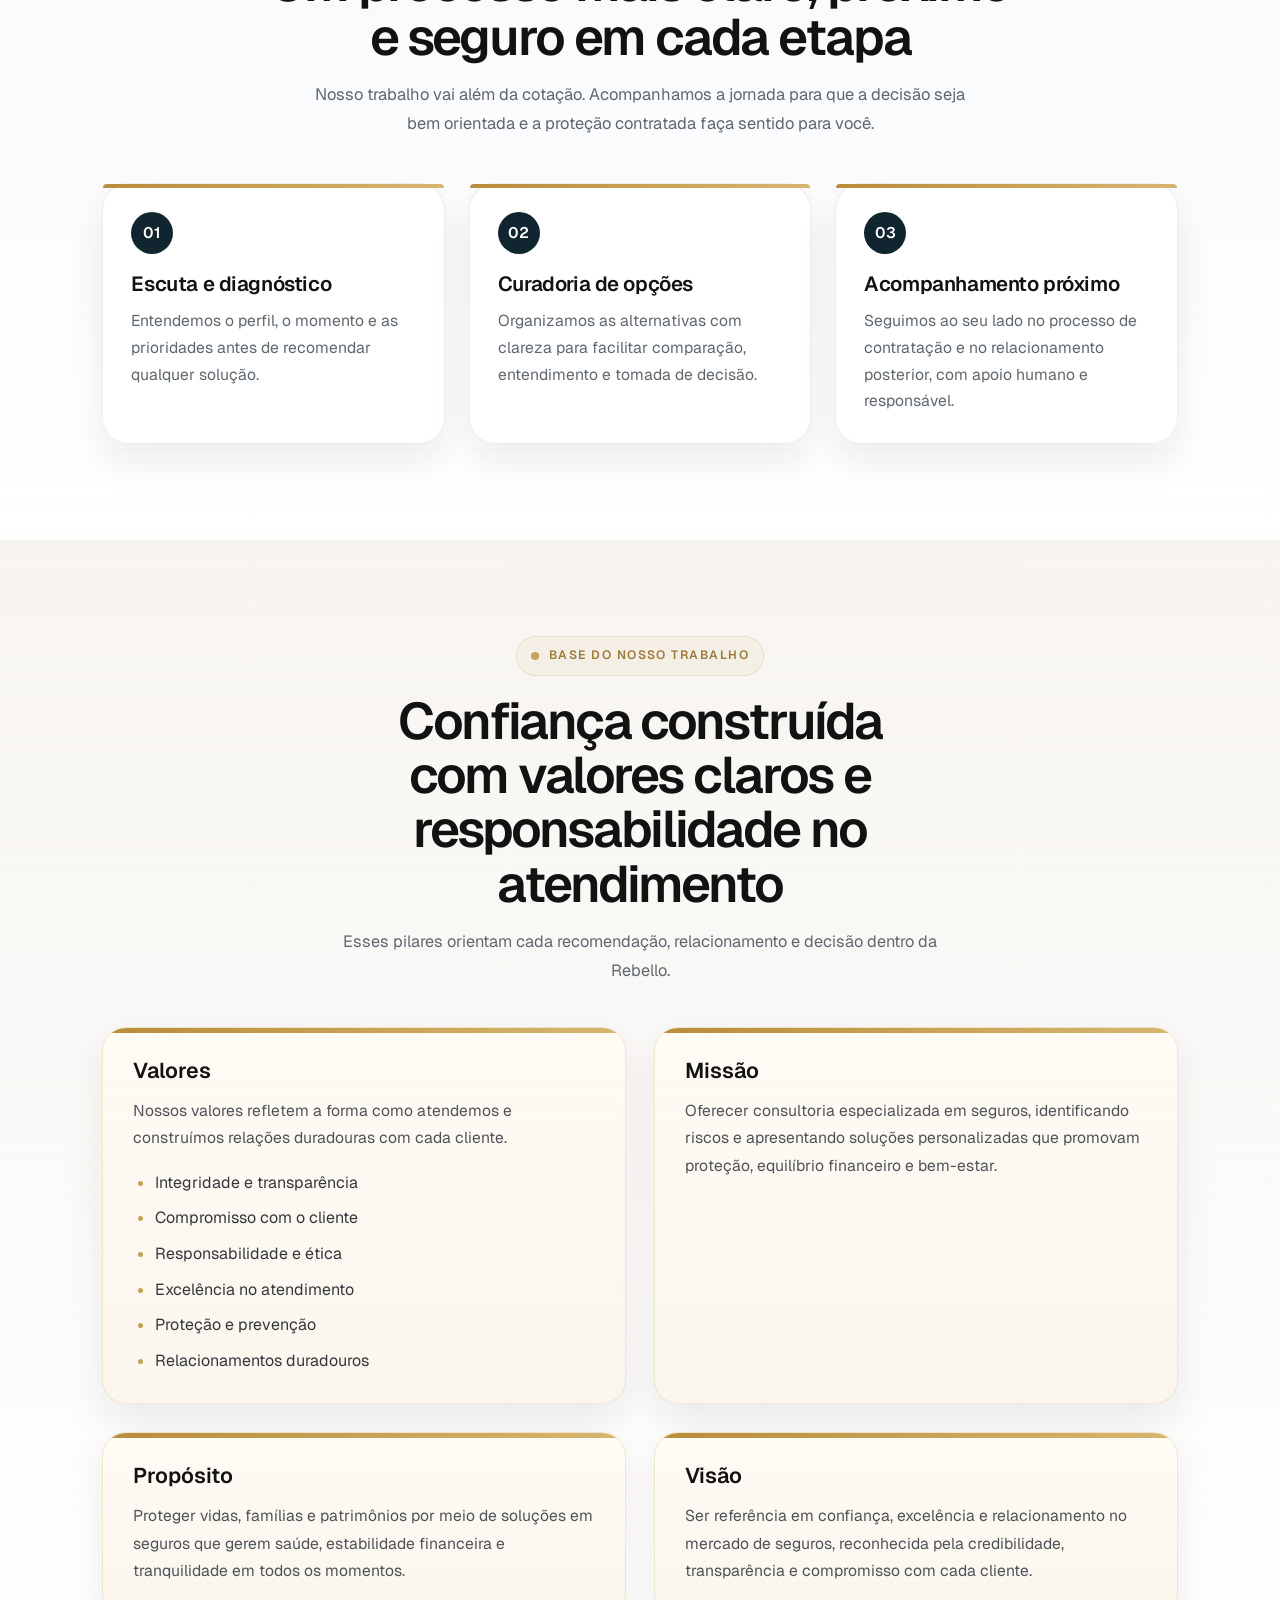
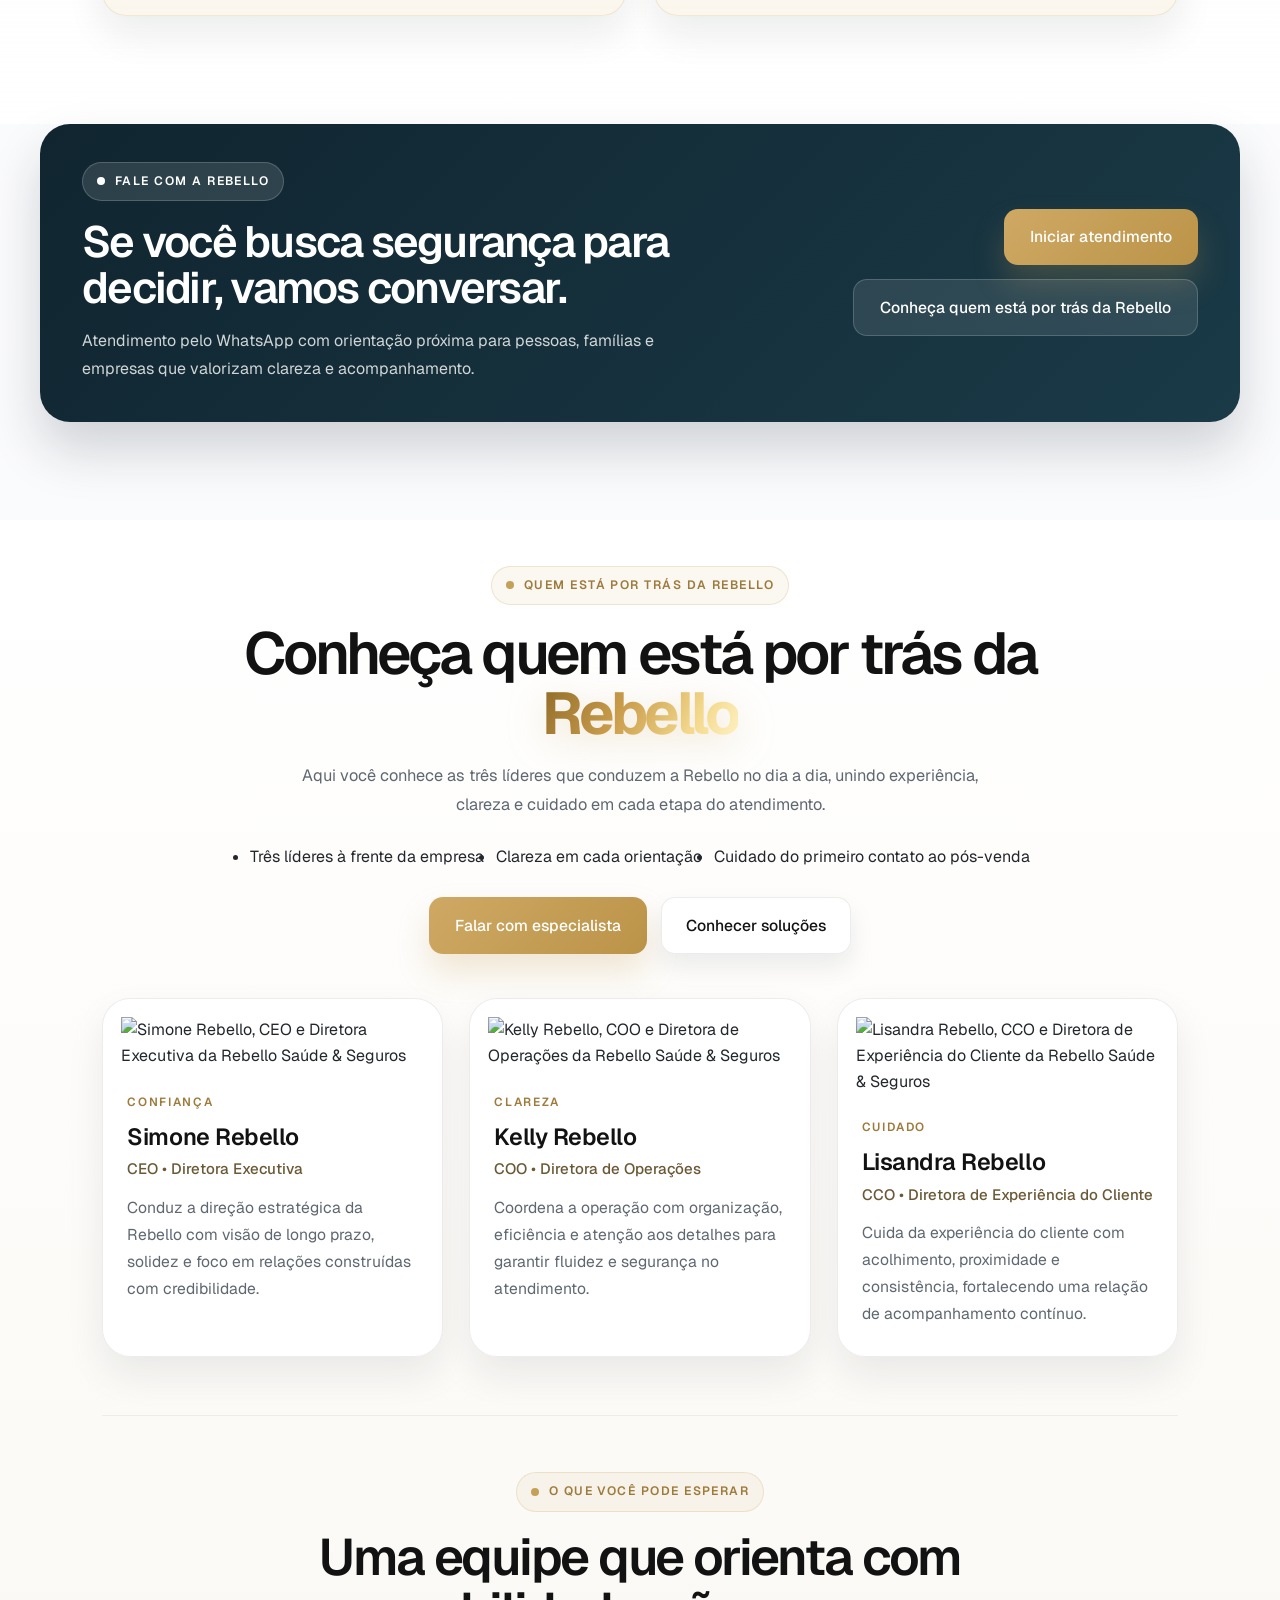
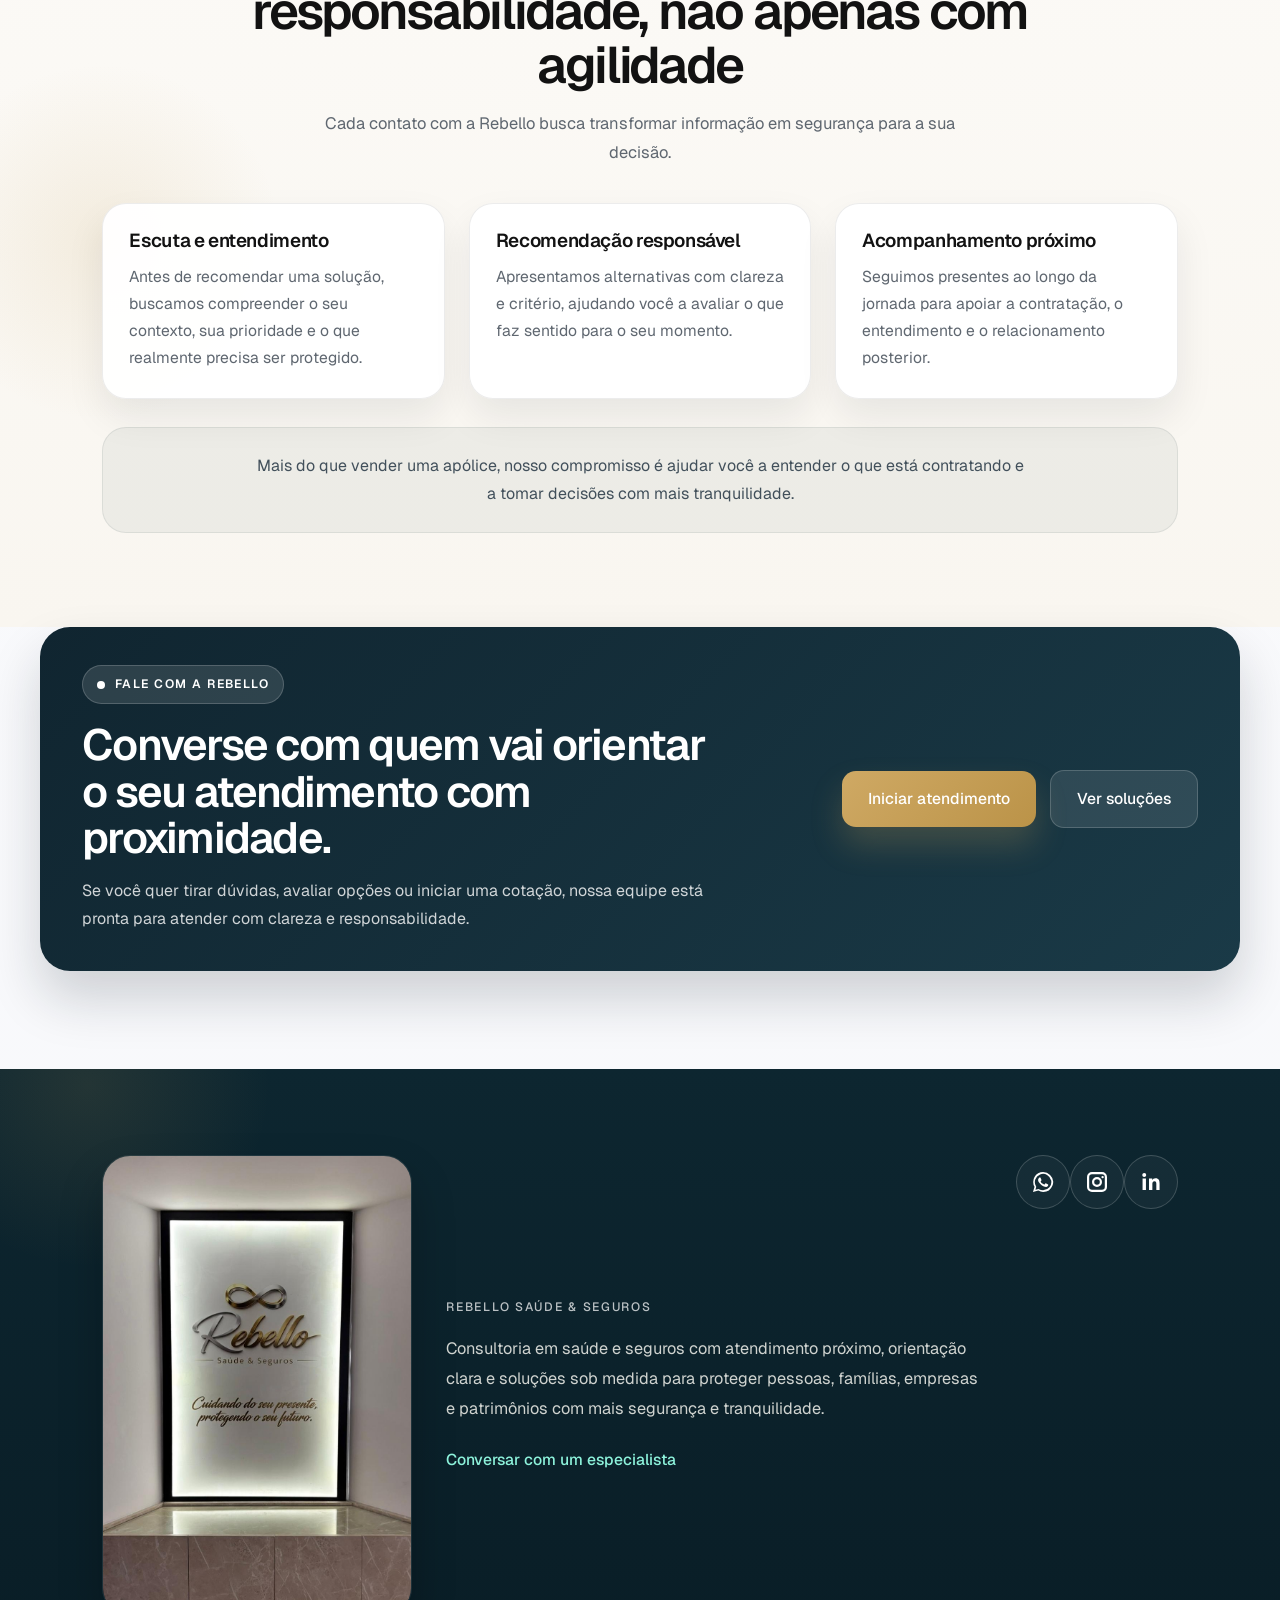
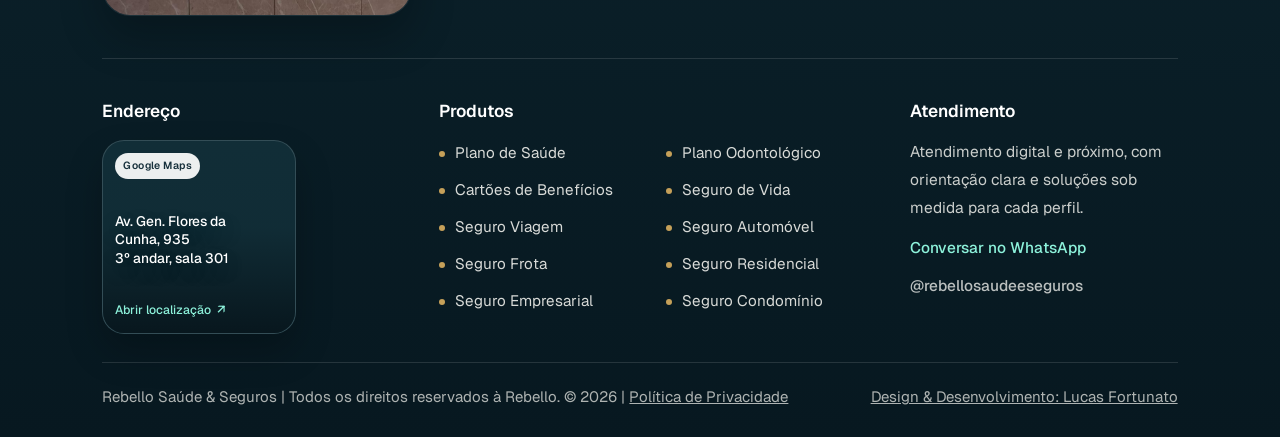
==== commit 04fce88d: "Marca d'agua e otimização" ====
--- a/public_html/index.html
+++ b/public_html/index.html
@@ -8,13 +8,21 @@
 
 <title>Rebello Sa&uacute;de &amp; Seguros</title>
 
-<link rel="stylesheet" href="/style.css?v=20260427-1">
+<link rel="stylesheet" href="/style.css?v=20260429-1">
 <link rel="icon" href="/assets/favicon/favicon.svg?v=20260403" type="image/svg+xml">
 <link rel="icon" href="/assets/favicon/favicon-32x32.png?v=20260403" sizes="32x32" type="image/png">
 <link rel="icon" href="/assets/favicon/favicon-16x16.png?v=20260403" sizes="16x16" type="image/png">
 <link rel="apple-touch-icon" href="/assets/favicon/apple-touch-icon.png?v=20260403" sizes="180x180">
 <link rel="manifest" href="/assets/favicon/site.webmanifest?v=20260403">
 <link href="https://fonts.googleapis.com/css2?family=Geist:wght@300;400;500;600;700&display=swap" rel="stylesheet">
+<script async src="https://www.googletagmanager.com/gtag/js?id=AW-18074211748"></script>
+<script>
+window.dataLayer = window.dataLayer || [];
+function gtag(){dataLayer.push(arguments);}
+gtag('js', new Date());
+
+gtag('config', 'AW-18074211748');
+</script>
 </head>
 
 <body>
@@ -35,7 +43,7 @@
         <a href="#seguros">Solu&ccedil;&otilde;es</a>
         <a href="#atendimento">Atendimento</a>
         <a href="#diferenciais">Confian&ccedil;a</a>
-        <a href="/equipe.html">Equipe</a>
+        <a href="#equipe">Equipe</a>
     </nav>
 
 </header>
@@ -49,7 +57,7 @@
 
         <div class="hero-actions">
             <a href="https://wa.me/555125005310" class="btn-gold specialist-cta" target="_blank" rel="noopener noreferrer">Solicitar atendimento</a>
-            <a href="/equipe.html" class="btn-light">Conhe&ccedil;a quem est&aacute; por tr&aacute;s da Rebello</a>
+            <a href="#equipe" class="btn-light">Conhe&ccedil;a quem est&aacute; por tr&aacute;s da Rebello</a>
         </div>
 
         <ul class="hero-trust">
@@ -389,9 +397,115 @@
 
     <div class="contact-band-actions">
         <a href="https://wa.me/555125005310" class="btn-gold specialist-cta" target="_blank" rel="noopener noreferrer">Iniciar atendimento</a>
-        <a href="/equipe.html" class="btn-light">Conhe&ccedil;a quem est&aacute; por tr&aacute;s da Rebello</a>
-    </div>
-</section>
+        <a href="#equipe" class="btn-light">Conhe&ccedil;a quem est&aacute; por tr&aacute;s da Rebello</a>
+    </div>
+</section>
+
+<section id="equipe" class="team team-page-section reveal">
+<div class="team-shell">
+
+<div class="team-page-hero">
+<p class="section-kicker">Quem est&aacute; por tr&aacute;s da Rebello</p>
+<h1>Conhe&ccedil;a quem est&aacute; por tr&aacute;s da <span class="gold-shine-word">Rebello</span></h1>
+<p>Aqui voc&ecirc; conhece as tr&ecirc;s l&iacute;deres que conduzem a Rebello no dia a dia, unindo experi&ecirc;ncia, clareza e cuidado em cada etapa do atendimento.</p>
+
+<ul class="team-page-highlights">
+<li>Tr&ecirc;s l&iacute;deres &agrave; frente da empresa</li>
+<li>Clareza em cada orienta&ccedil;&atilde;o</li>
+<li>Cuidado do primeiro contato ao p&oacute;s-venda</li>
+</ul>
+
+<div class="team-page-actions">
+<a href="https://wa.me/555125005310" class="btn-gold specialist-cta" target="_blank" rel="noopener noreferrer">Falar com especialista</a>
+<a href="#seguros" class="team-page-link">Conhecer solu&ccedil;&otilde;es</a>
+</div>
+</div>
+
+<div class="team-grid reveal" data-stagger>
+
+<article class="team-card" data-stagger-item>
+<div class="team-photo-frame">
+<img src="/assets/equipe/simone-rebello.jpg" class="team-photo team-photo--simone" alt="Simone Rebello, CEO e Diretora Executiva da Rebello Sa&uacute;de &amp; Seguros">
+</div>
+<div class="team-card-body">
+<p class="team-label">Confian&ccedil;a</p>
+<h3>Simone Rebello</h3>
+<p class="team-role">CEO &bull; Diretora Executiva</p>
+<p class="team-card-copy">Conduz a dire&ccedil;&atilde;o estrat&eacute;gica da Rebello com vis&atilde;o de longo prazo, solidez e foco em rela&ccedil;&otilde;es constru&iacute;das com credibilidade.</p>
+</div>
+</article>
+
+<article class="team-card" data-stagger-item>
+<div class="team-photo-frame">
+<img src="/assets/equipe/kelly-rebello.jpg" class="team-photo team-photo--kelly" alt="Kelly Rebello, COO e Diretora de Opera&ccedil;&otilde;es da Rebello Sa&uacute;de &amp; Seguros">
+</div>
+<div class="team-card-body">
+<p class="team-label">Clareza</p>
+<h3>Kelly Rebello</h3>
+<p class="team-role">COO &bull; Diretora de Opera&ccedil;&otilde;es</p>
+<p class="team-card-copy">Coordena a opera&ccedil;&atilde;o com organiza&ccedil;&atilde;o, efici&ecirc;ncia e aten&ccedil;&atilde;o aos detalhes para garantir fluidez e seguran&ccedil;a no atendimento.</p>
+</div>
+</article>
+
+<article class="team-card" data-stagger-item>
+<div class="team-photo-frame">
+<img src="/assets/equipe/lisandra-rebello.jpg" class="team-photo team-photo--lisandra" alt="Lisandra Rebello, CCO e Diretora de Experi&ecirc;ncia do Cliente da Rebello Sa&uacute;de &amp; Seguros">
+</div>
+<div class="team-card-body">
+<p class="team-label">Cuidado</p>
+<h3>Lisandra Rebello</h3>
+<p class="team-role">CCO &bull; Diretora de Experi&ecirc;ncia do Cliente</p>
+<p class="team-card-copy">Cuida da experi&ecirc;ncia do cliente com acolhimento, proximidade e consist&ecirc;ncia, fortalecendo uma rela&ccedil;&atilde;o de acompanhamento cont&iacute;nuo.</p>
+</div>
+</article>
+
+</div>
+
+<div class="team-support">
+<div class="section-heading section-heading-centered team-support-heading">
+<p class="section-kicker">O que voc&ecirc; pode esperar</p>
+<h2>Uma equipe que orienta com responsabilidade, n&atilde;o apenas com agilidade</h2>
+<p>Cada contato com a Rebello busca transformar informa&ccedil;&atilde;o em seguran&ccedil;a para a sua decis&atilde;o.</p>
+</div>
+
+<div class="support-grid reveal" data-stagger>
+<article class="support-card" data-stagger-item>
+<h3>Escuta e entendimento</h3>
+<p>Antes de recomendar uma solu&ccedil;&atilde;o, buscamos compreender o seu contexto, sua prioridade e o que realmente precisa ser protegido.</p>
+</article>
+
+<article class="support-card" data-stagger-item>
+<h3>Recomenda&ccedil;&atilde;o respons&aacute;vel</h3>
+<p>Apresentamos alternativas com clareza e crit&eacute;rio, ajudando voc&ecirc; a avaliar o que faz sentido para o seu momento.</p>
+</article>
+
+<article class="support-card" data-stagger-item>
+<h3>Acompanhamento pr&oacute;ximo</h3>
+<p>Seguimos presentes ao longo da jornada para apoiar a contrata&ccedil;&atilde;o, o entendimento e o relacionamento posterior.</p>
+</article>
+</div>
+
+<div class="team-note">
+<p>Mais do que vender uma ap&oacute;lice, nosso compromisso &eacute; ajudar voc&ecirc; a entender o que est&aacute; contratando e a tomar decis&otilde;es com mais tranquilidade.</p>
+</div>
+</div>
+
+</div>
+</section>
+
+<section class="contact-band reveal">
+    <div class="contact-band-copy">
+        <p class="section-kicker">Fale com a Rebello</p>
+        <h2>Converse com quem vai orientar o seu atendimento com proximidade.</h2>
+        <p>Se voc&ecirc; quer tirar d&uacute;vidas, avaliar op&ccedil;&otilde;es ou iniciar uma cota&ccedil;&atilde;o, nossa equipe est&aacute; pronta para atender com clareza e responsabilidade.</p>
+    </div>
+
+    <div class="contact-band-actions">
+        <a href="https://wa.me/555125005310" class="btn-gold specialist-cta" target="_blank" rel="noopener noreferrer">Iniciar atendimento</a>
+        <a href="#seguros" class="btn-light">Ver solu&ccedil;&otilde;es</a>
+    </div>
+</section>
+
 </main>
 
 <footer class="site-footer">
@@ -475,6 +589,9 @@
 
 <div class="footer-bottom">
 <p class="footer-legal">Rebello Sa&uacute;de &amp; Seguros | Todos os direitos reservados &agrave; Rebello. &copy; 2026 | <a href="/politica-de-privacidade.html" class="footer-legal-link">Pol&iacute;tica de Privacidade</a></p>
+<a class="linkedin-credit" href="https://www.linkedin.com/in/lucas-rebello-fortunato-025a043b6/" target="_blank" rel="noopener noreferrer" aria-label="Design &amp; Desenvolvimento: Lucas Fortunato">
+Design &amp; Desenvolvimento: Lucas Fortunato
+</a>
 </div>
 
 </div>
@@ -493,6 +610,6 @@
 </span>
 </a>
 
-<script src="/script.js?v=20260427-1"></script>
+<script src="/script.js?v=20260429-1"></script>
 </body>
 </html>
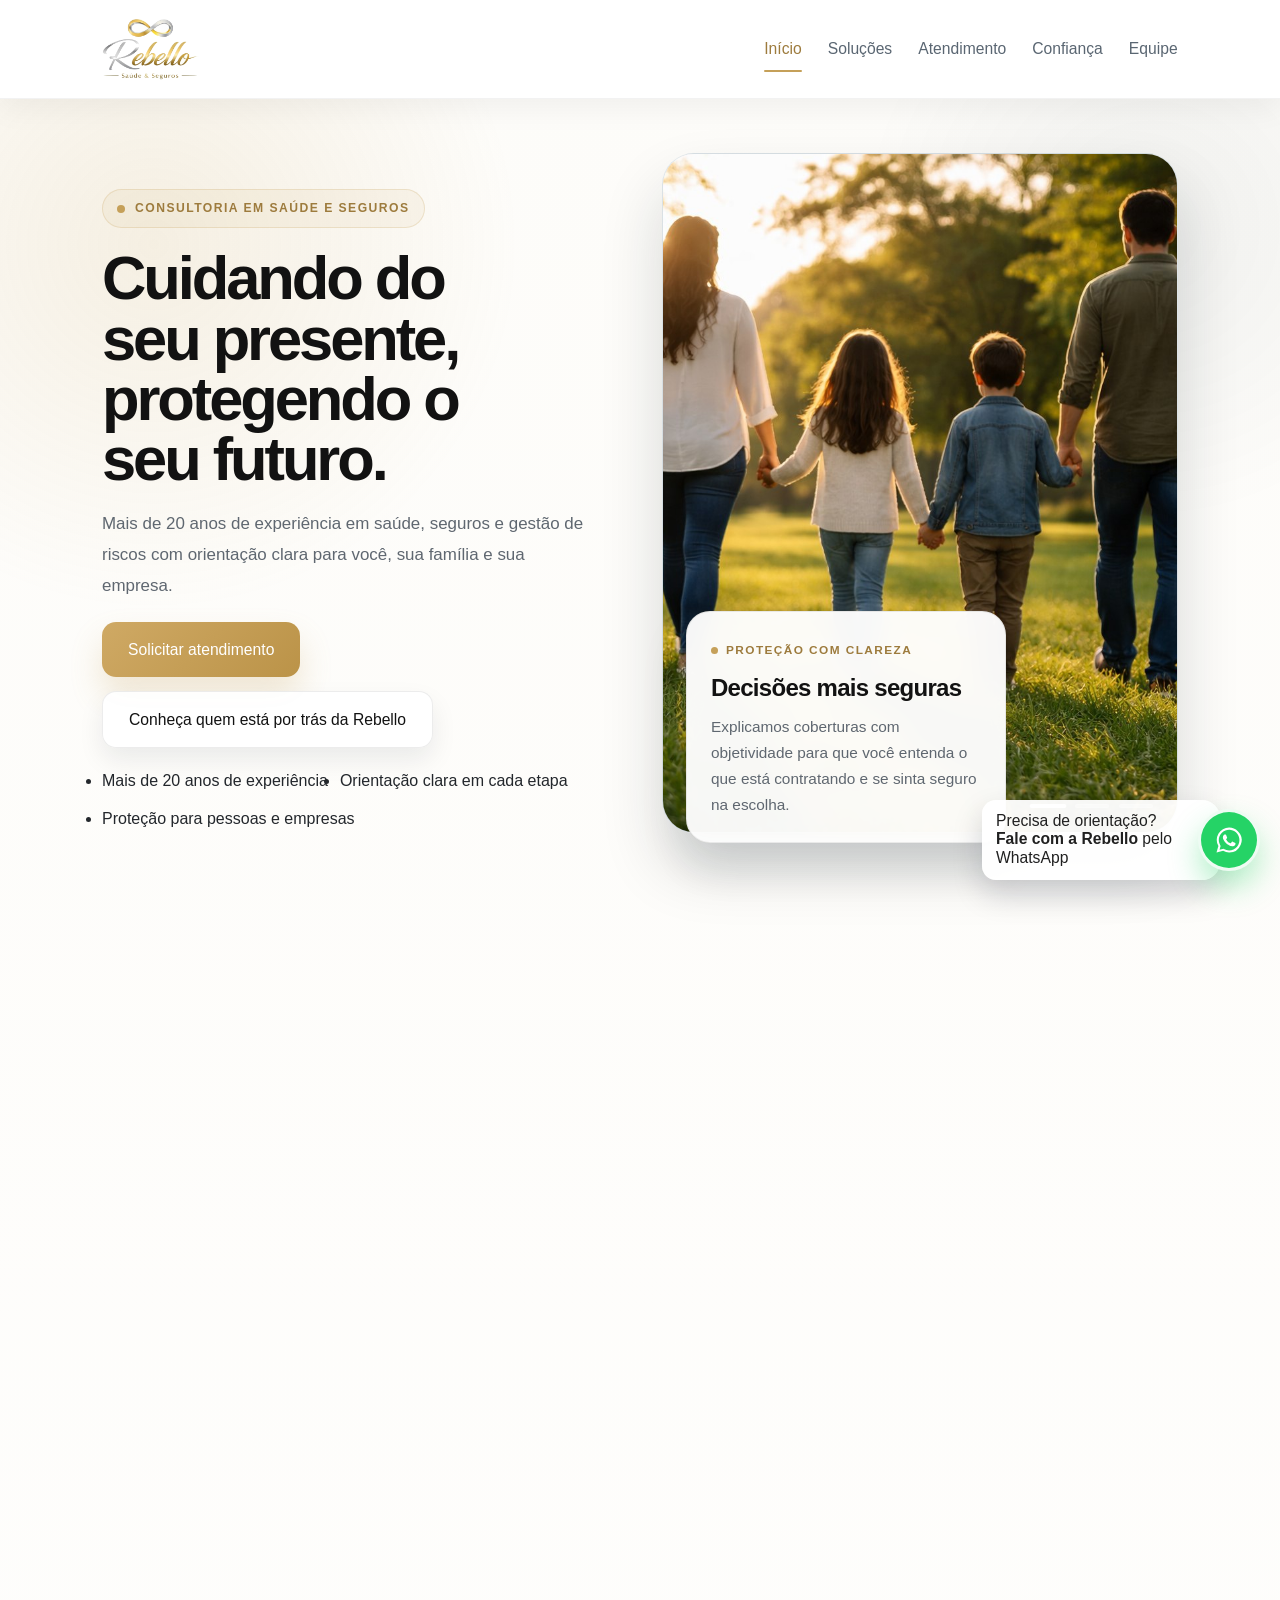
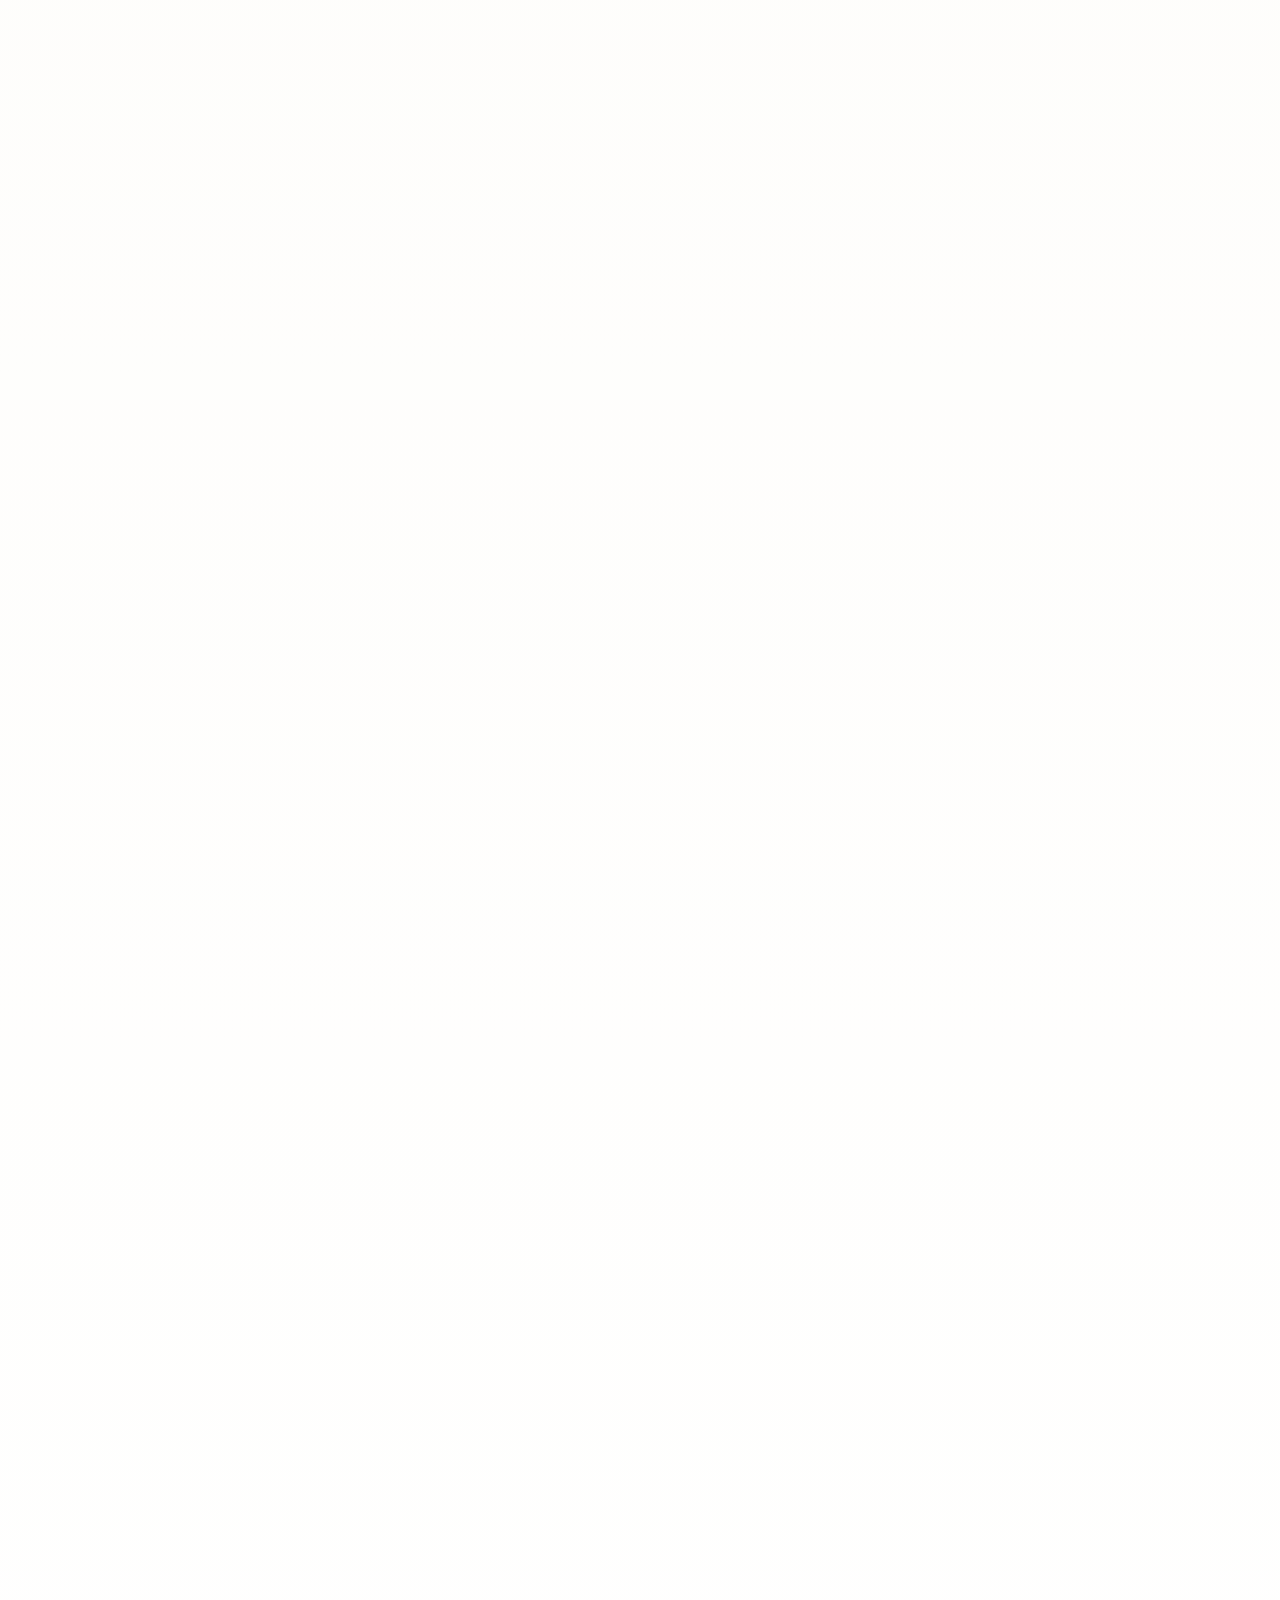
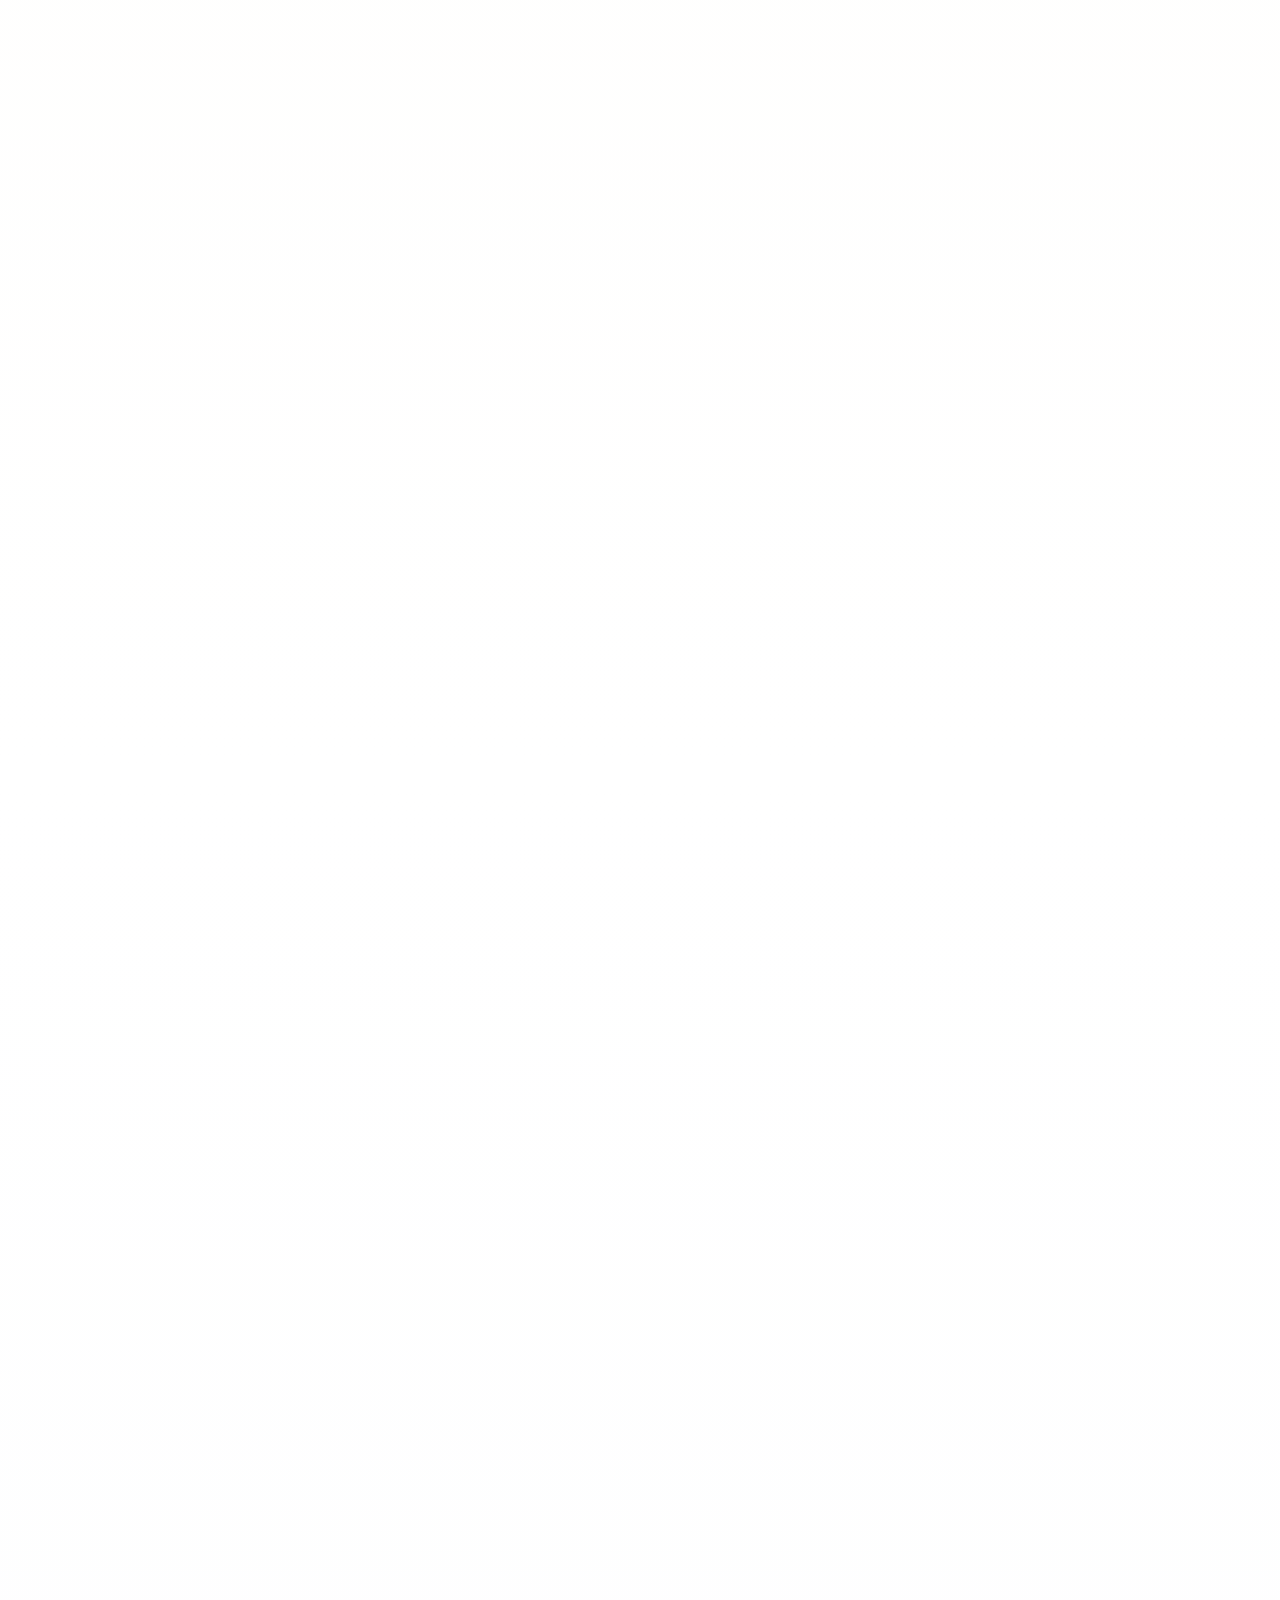
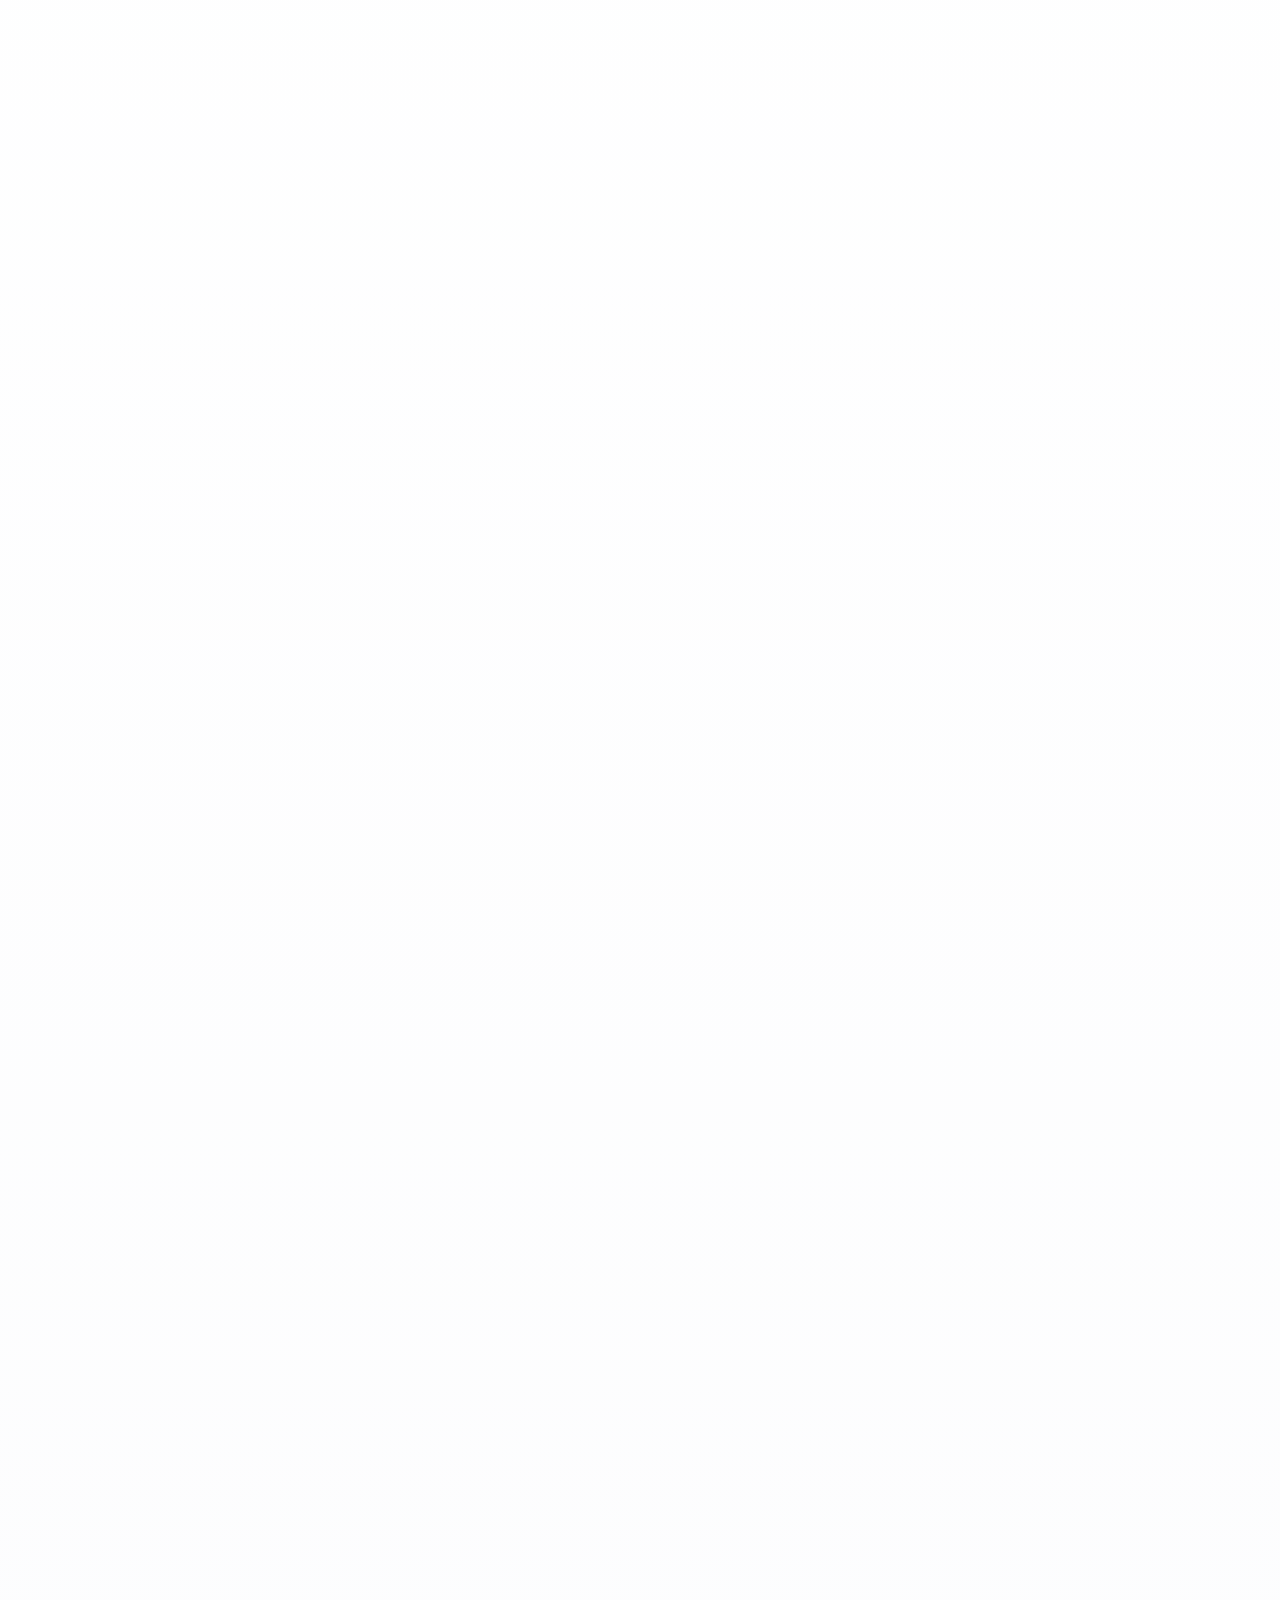
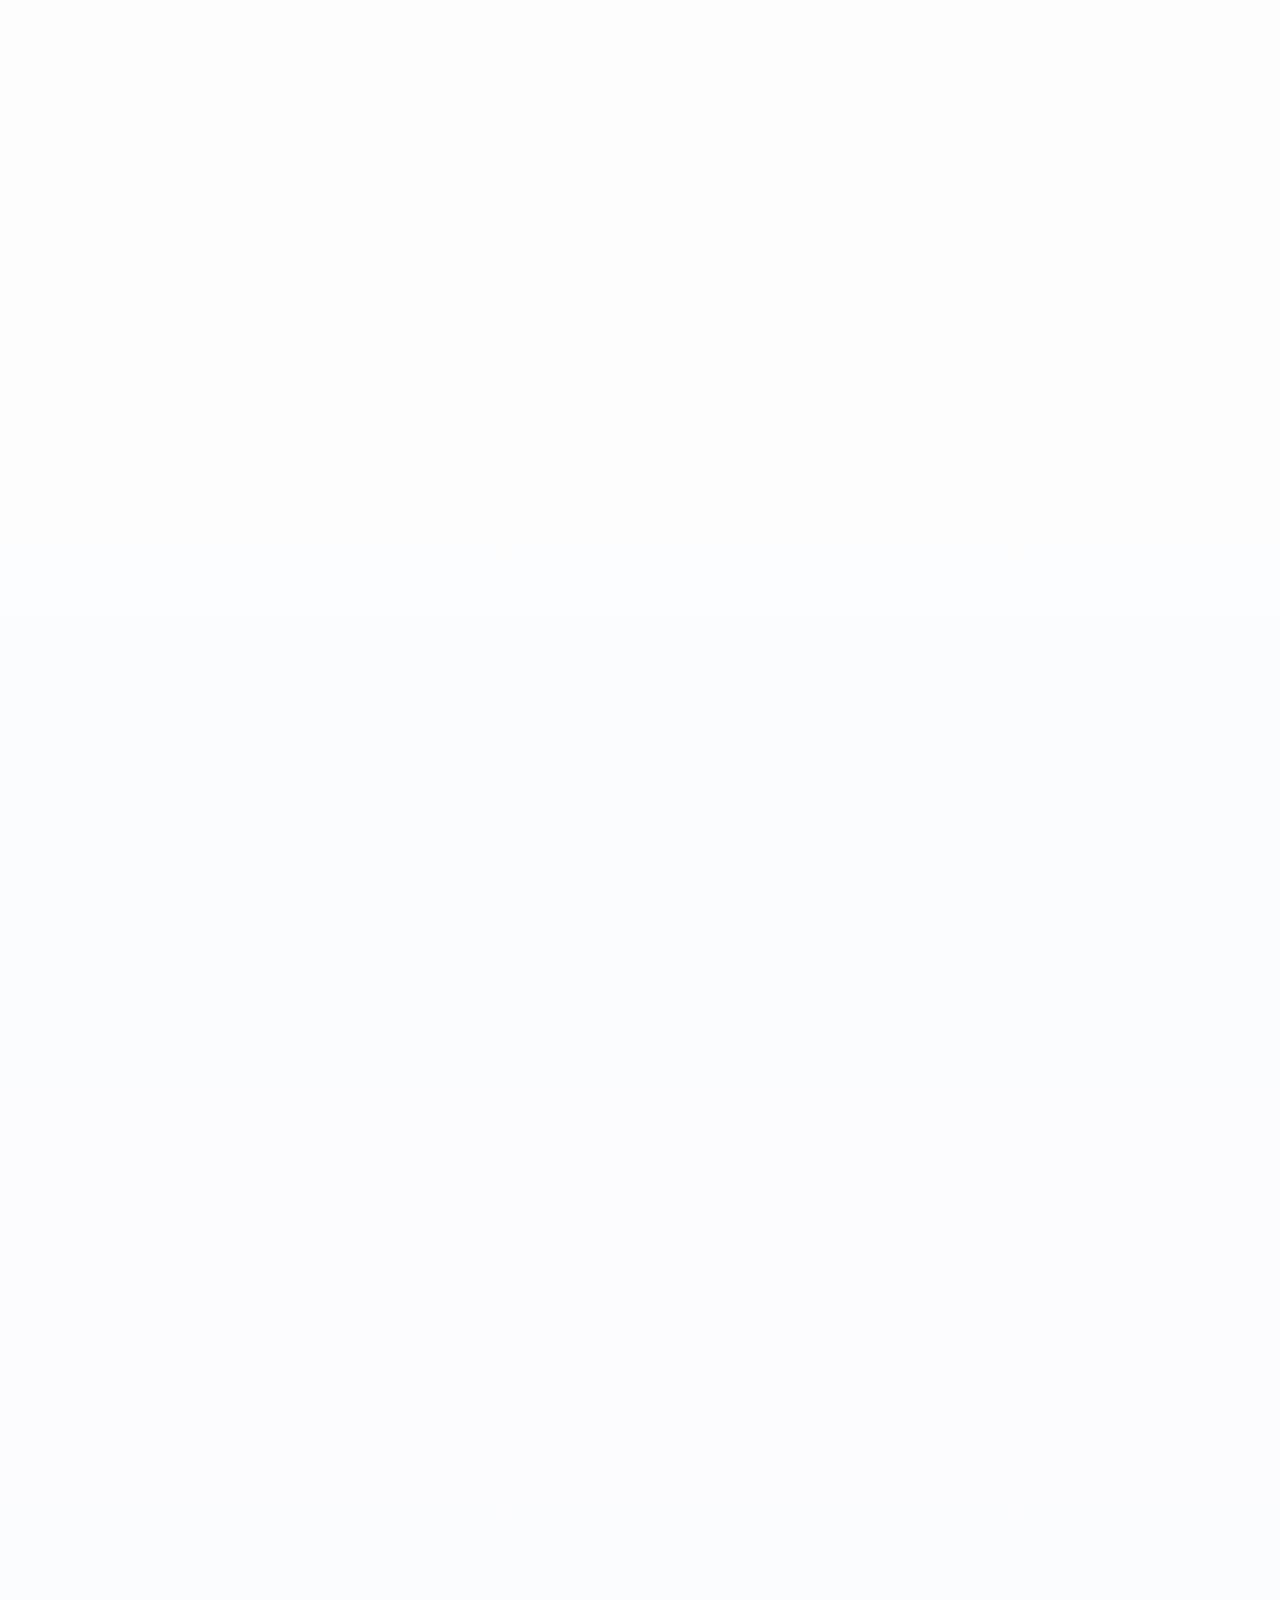
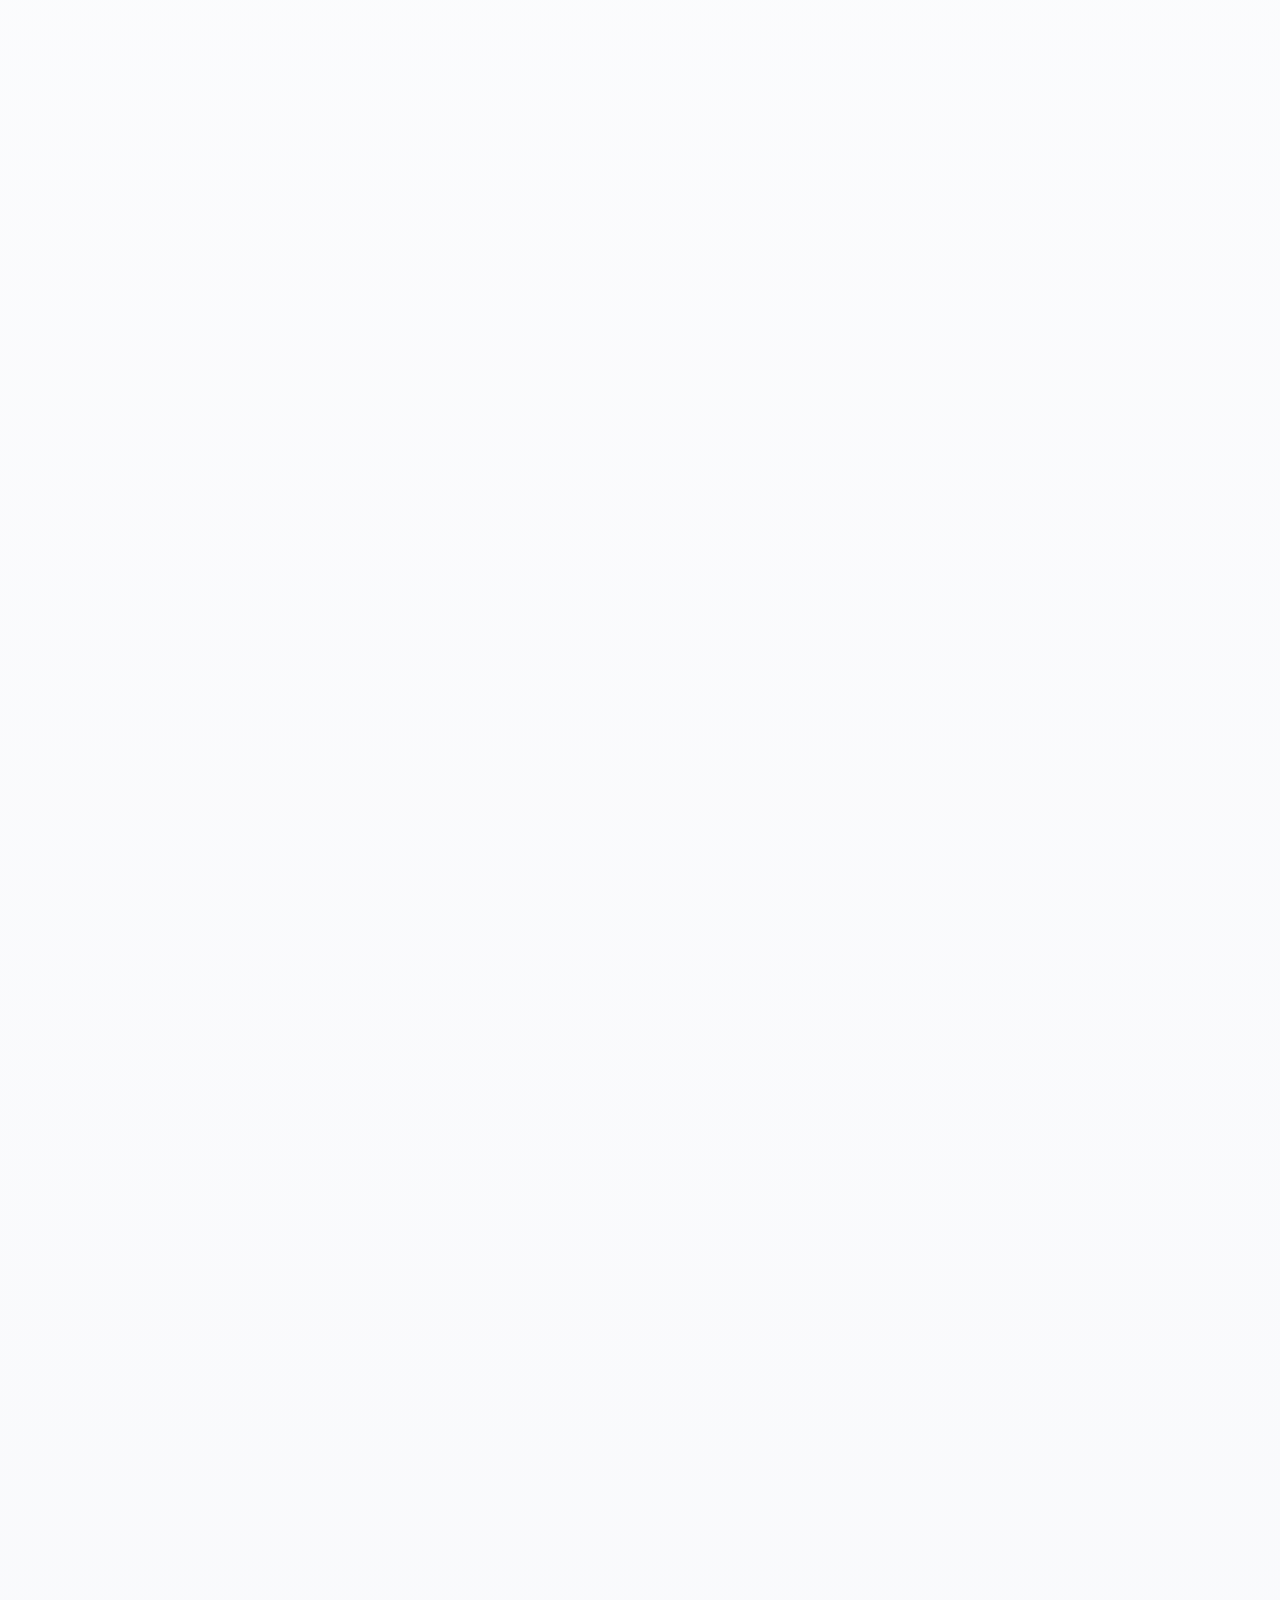
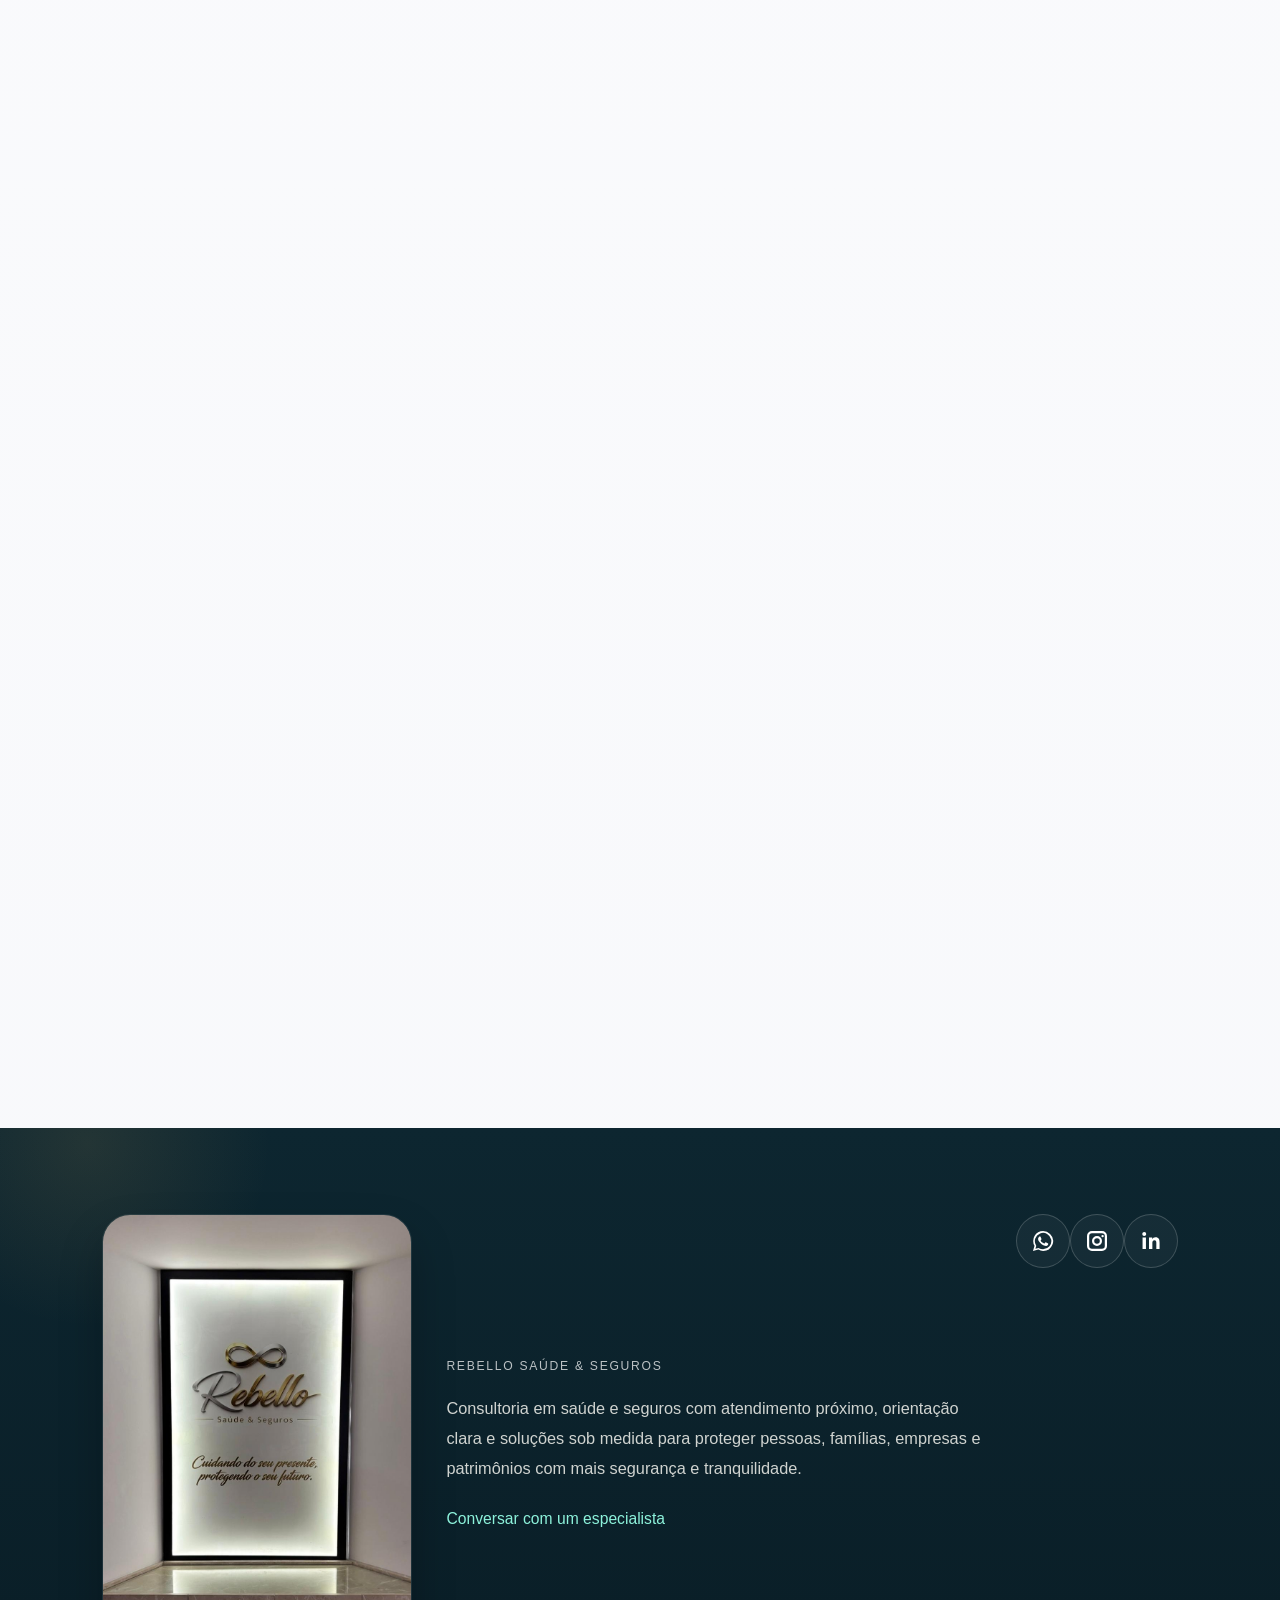
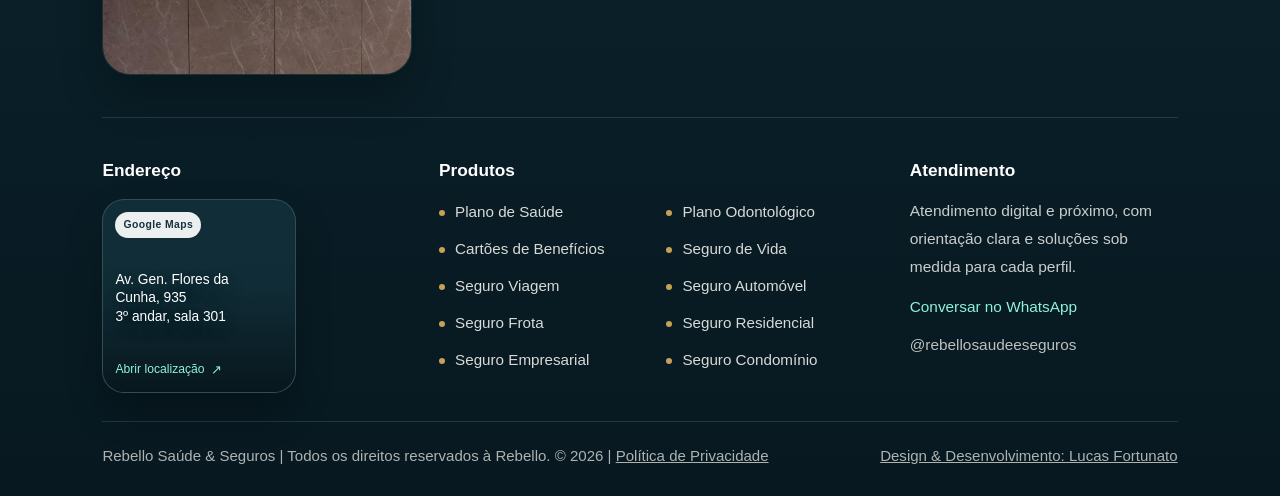
==== commit e27b0f9f: "Melhoria segurança" ====
--- a/public_html/index.html
+++ b/public_html/index.html
@@ -5,6 +5,8 @@
 <meta name="viewport" content="width=device-width, initial-scale=1.0">
 <meta name="description" content="Consultoria em sa&uacute;de e seguros com atendimento pr&oacute;ximo, solu&ccedil;&otilde;es sob medida e mais de 20 anos de experi&ecirc;ncia para voc&ecirc;, sua fam&iacute;lia e sua empresa.">
 <meta name="theme-color" content="#1f180d">
+<meta name="referrer" content="strict-origin-when-cross-origin">
+<meta http-equiv="Content-Security-Policy" content="default-src 'self'; base-uri 'self'; object-src 'none'; script-src 'self' https://www.googletagmanager.com https://www.google-analytics.com https://www.googleadservices.com https://googleads.g.doubleclick.net https://www.gstatic.com; style-src 'self' https://fonts.googleapis.com; img-src 'self' data: https://www.googletagmanager.com https://www.google-analytics.com https://stats.g.doubleclick.net https://www.google.com https://www.google.com.br https://googleads.g.doubleclick.net https://www.googleadservices.com; font-src 'self' https://fonts.gstatic.com data:; frame-src https://www.google.com; child-src https://www.google.com; connect-src 'self' https://www.googletagmanager.com https://www.google-analytics.com https://stats.g.doubleclick.net https://www.google.com https://www.google.com.br https://googleads.g.doubleclick.net https://www.googleadservices.com; manifest-src 'self'; form-action 'self'; navigate-to 'self' https://wa.me https://www.instagram.com https://www.linkedin.com https://www.google.com https://www.google.com.br; upgrade-insecure-requests">
 
 <title>Rebello Sa&uacute;de &amp; Seguros</title>
 
@@ -15,14 +17,8 @@
 <link rel="apple-touch-icon" href="/assets/favicon/apple-touch-icon.png?v=20260403" sizes="180x180">
 <link rel="manifest" href="/assets/favicon/site.webmanifest?v=20260403">
 <link href="https://fonts.googleapis.com/css2?family=Geist:wght@300;400;500;600;700&display=swap" rel="stylesheet">
-<script async src="https://www.googletagmanager.com/gtag/js?id=AW-18074211748"></script>
-<script>
-window.dataLayer = window.dataLayer || [];
-function gtag(){dataLayer.push(arguments);}
-gtag('js', new Date());
-
-gtag('config', 'AW-18074211748');
-</script>
+<script src="/analytics.js?v=20260516-1"></script>
+<script async src="https://www.googletagmanager.com/gtag/js?id=AW-18074211748" referrerpolicy="strict-origin-when-cross-origin"></script>
 </head>
 
 <body>
@@ -549,7 +545,8 @@
 src="https://www.google.com/maps?q=Av.%20Gen.%20Flores%20da%20Cunha%2C%20935%2C%203%C2%BA%20andar%2C%20sala%20301%2C%20Cachoeirinha%20-%20RS%2C%2094910-001&amp;z=16&amp;output=embed"
 title="Mapa da Rebello Sa&uacute;de &amp; Seguros"
 loading="lazy"
-referrerpolicy="no-referrer-when-downgrade"></iframe>
+referrerpolicy="no-referrer"
+sandbox="allow-scripts allow-same-origin allow-popups allow-popups-to-escape-sandbox"></iframe>
 <a
 href="https://www.google.com/maps/search/?api=1&amp;query=Av.%20Gen.%20Flores%20da%20Cunha%2C%20935%2C%203%C2%BA%20andar%2C%20sala%20301%2C%20Cachoeirinha%20-%20RS%2C%2094910-001"
 class="footer-map-link"
@@ -610,6 +607,6 @@
 </span>
 </a>
 
-<script src="/script.js?v=20260429-1"></script>
+<script src="/script.js?v=20260516-1"></script>
 </body>
 </html>
